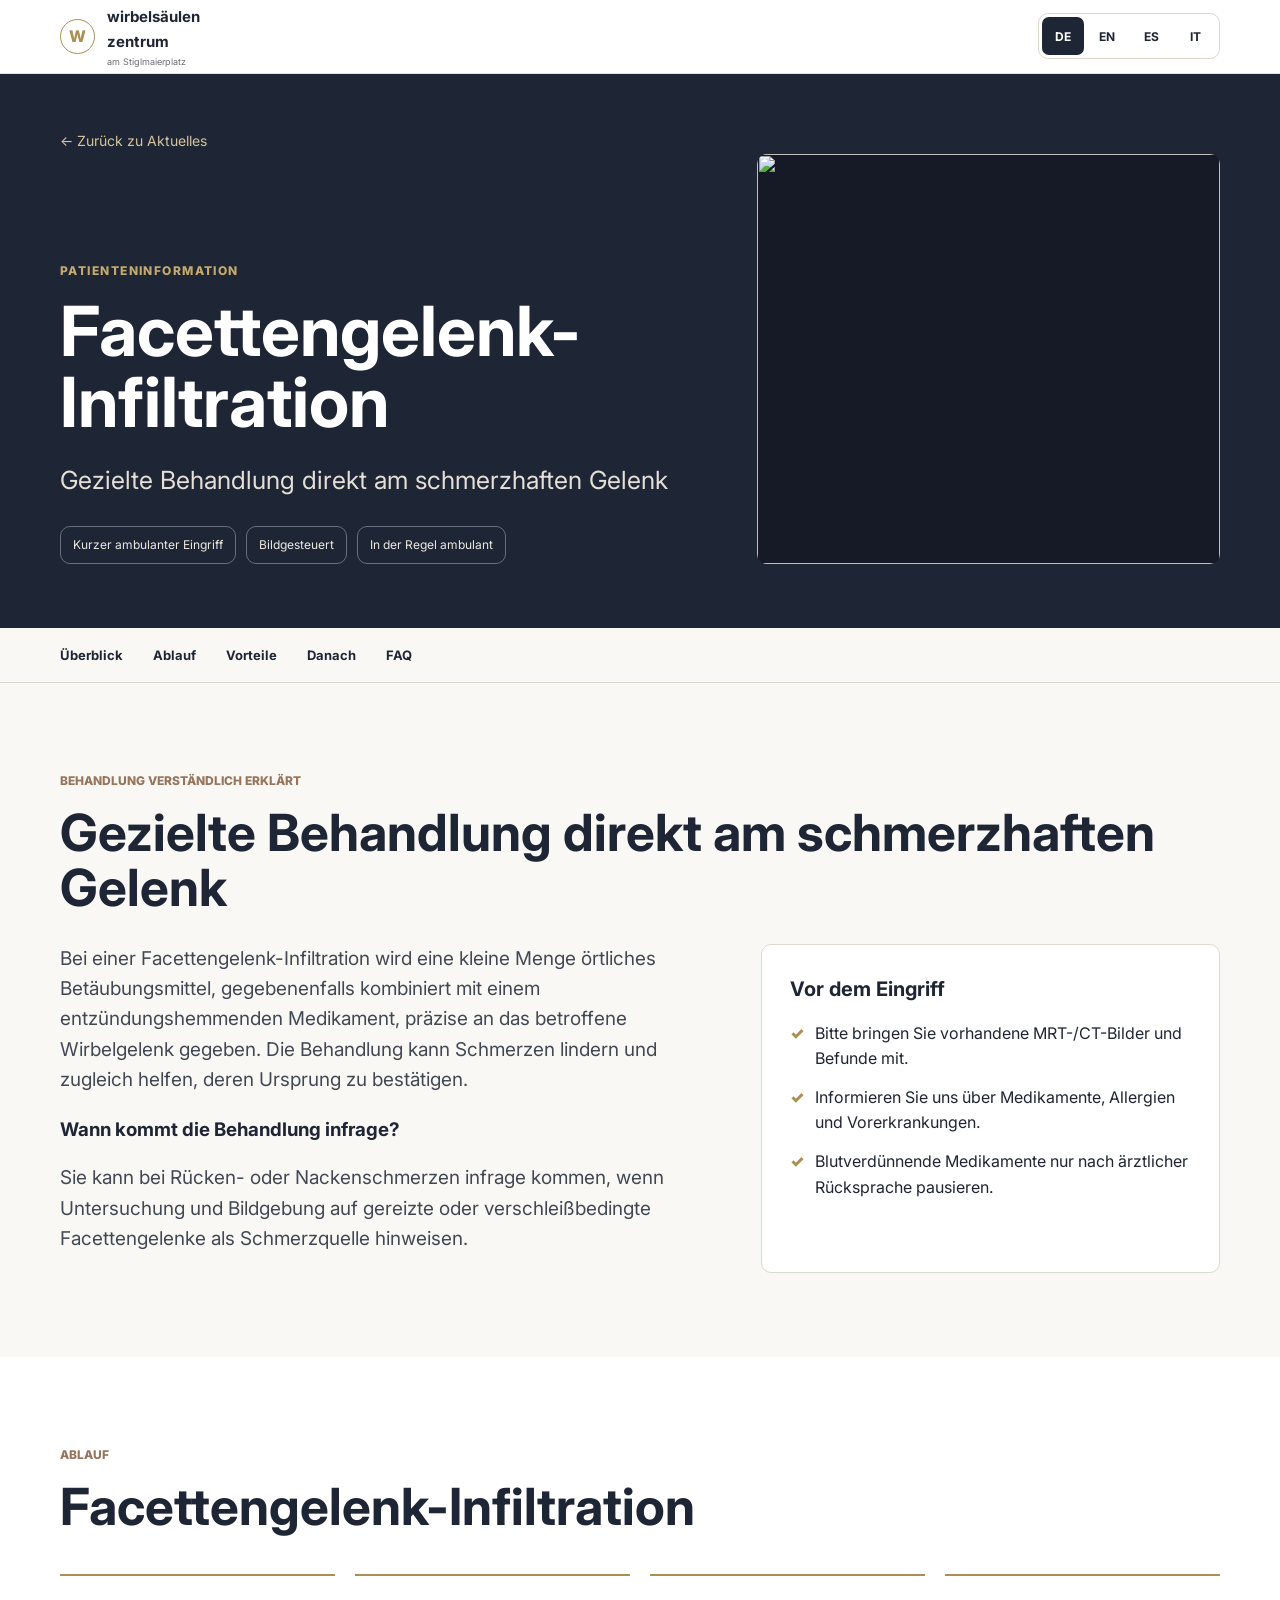
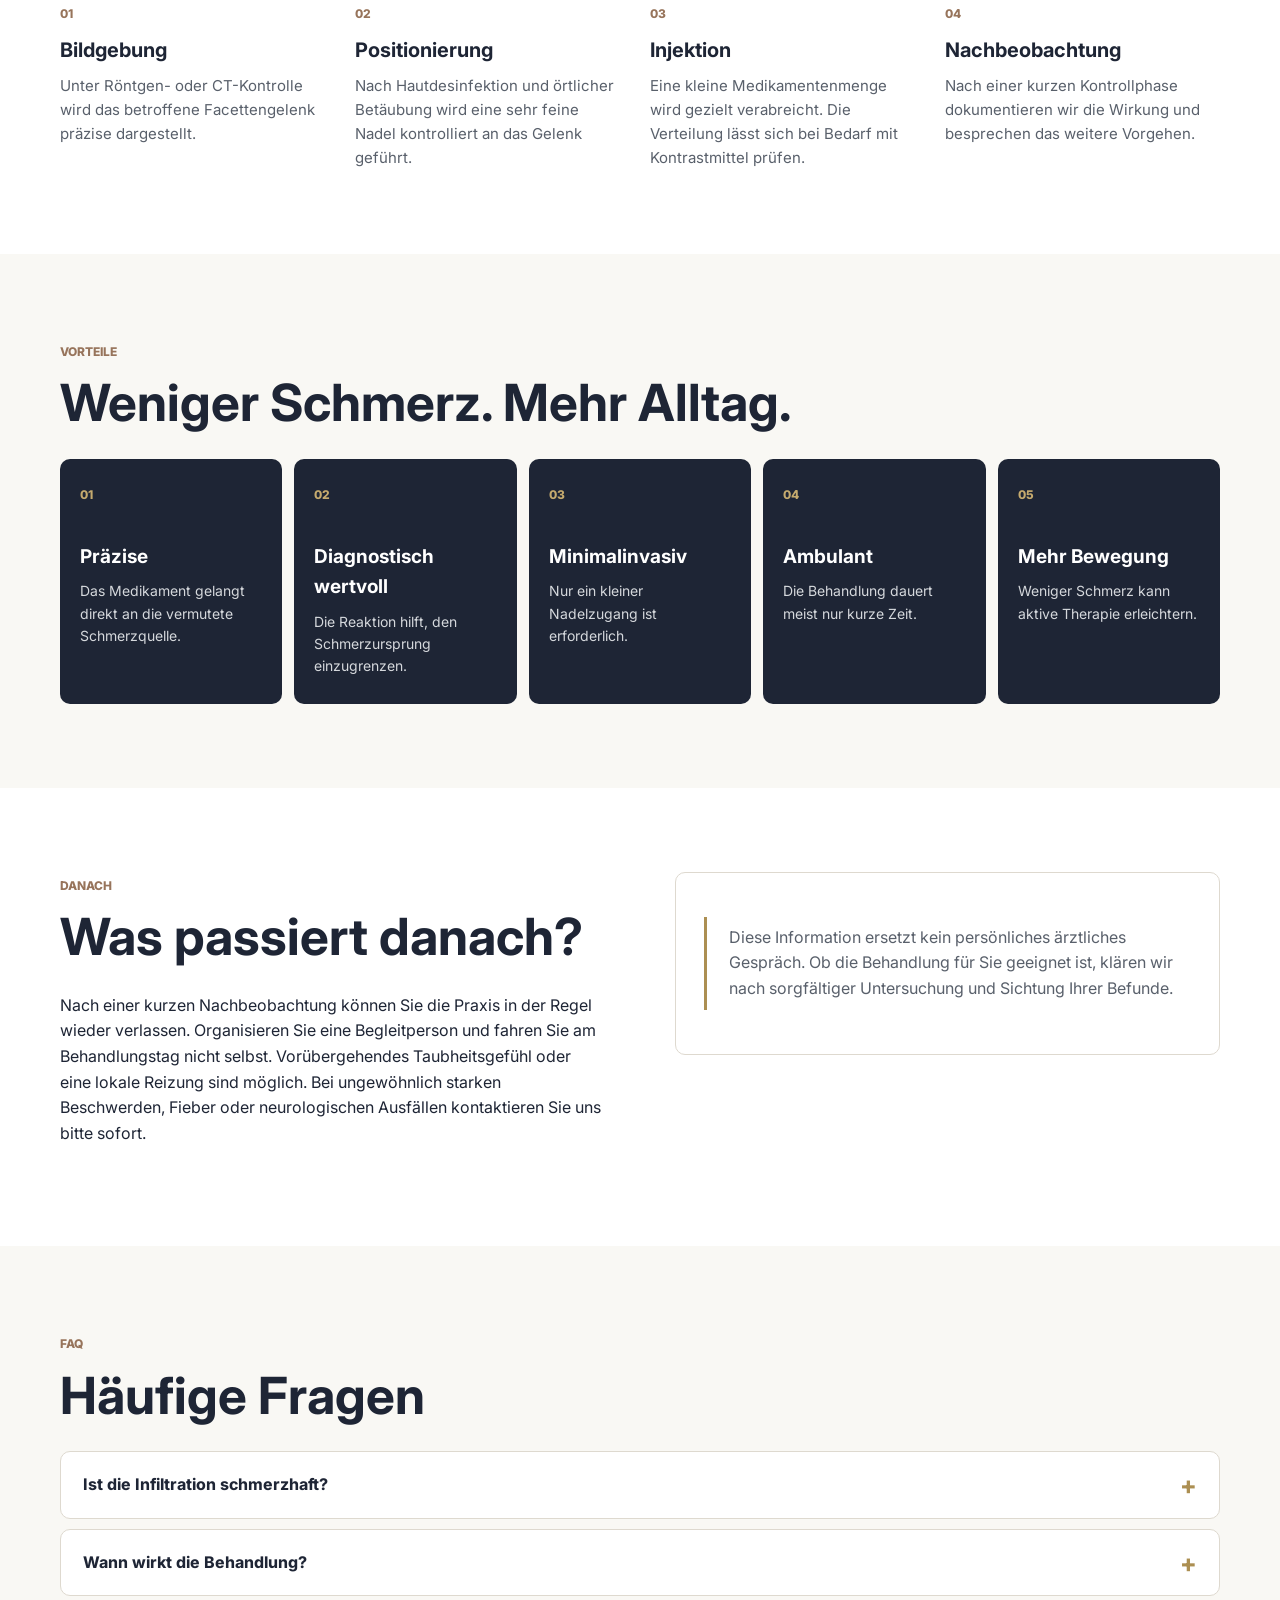
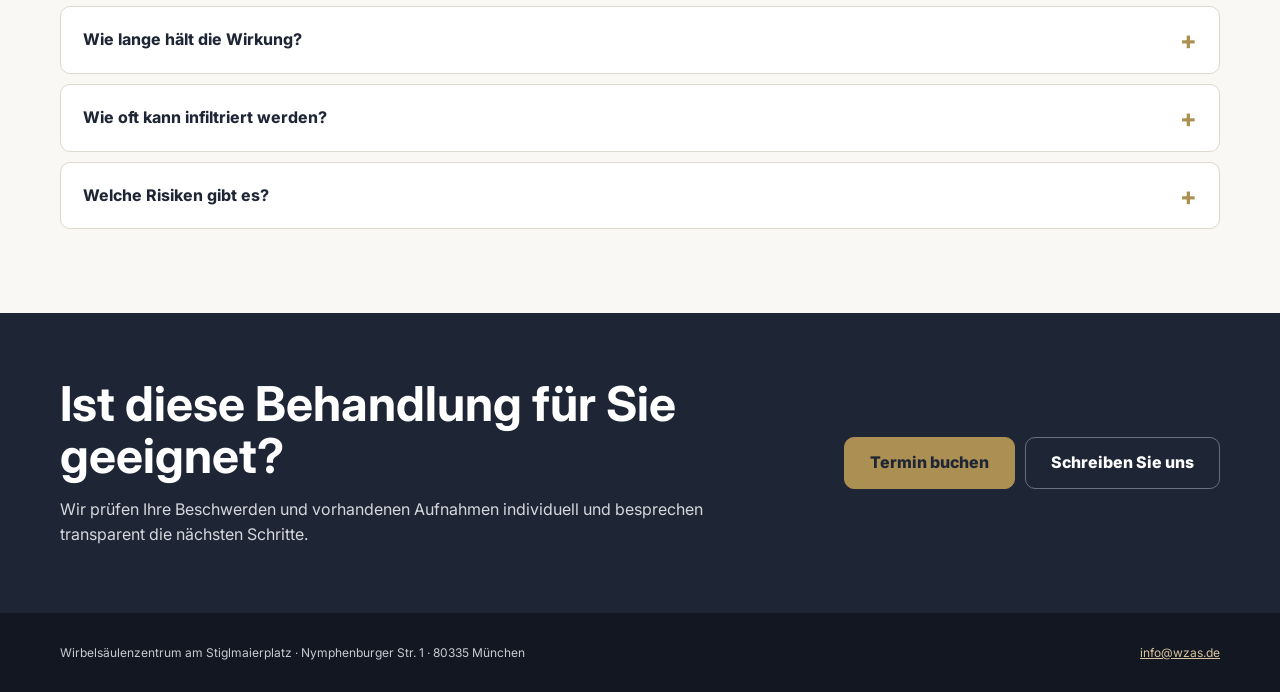
==== public/facettengelenk-infiltration.html @ 14b071ce "Changes Co-authored-by: yuribethmolina-cmd <274023216+yuribethmolina-cmd@users.noreply.github.com>" ====
<!doctype html><html lang="de"><head><meta charset="utf-8"><meta name="viewport" content="width=device-width,initial-scale=1"><meta name="robots" content="noindex,nofollow"><title id="doc-title"></title><meta name="description" id="doc-description" content=""><meta property="og:type" content="article"><meta property="og:title" id="og-title" content=""><meta property="og:description" id="og-description" content=""><link rel="preconnect" href="https://fonts.googleapis.com"><link rel="preconnect" href="https://fonts.gstatic.com" crossorigin><link href="https://fonts.googleapis.com/css2?family=Inter:wght@400;600;700;800&display=swap" rel="stylesheet"><style>*{box-sizing:border-box}html{scroll-behavior:smooth}body{margin:0;background:#F9F8F4;color:#1E2535;font-family:Inter,Arial,sans-serif;line-height:1.6}a{color:inherit}.wrap{width:min(1160px,calc(100% - 40px));margin:auto}.top{height:74px;background:#fff;border-bottom:1px solid #e5e1d8;display:flex;align-items:center;position:relative;z-index:5}.top .wrap{display:flex;align-items:center;justify-content:space-between;gap:24px}.brand{text-decoration:none;display:flex;align-items:center;gap:12px}.mark{width:35px;height:35px;border:1px solid #AC8F52;border-radius:50%;display:grid;place-items:center;color:#AC8F52;font-weight:800}.brand strong{font-size:15px;line-height:1.1}.brand small{display:block;font-size:9px;color:#6b6d73}.langs{display:flex;border:1px solid #ddd7ca;border-radius:10px;padding:3px;gap:2px}.langs button{border:0;background:transparent;color:#1E2535;min-width:42px;height:38px;border-radius:7px;font:700 12px Inter;cursor:pointer}.langs button[aria-pressed=true]{background:#1E2535;color:#fff}.hero{background:#1E2535;color:#fff;padding:54px 0 64px}.back{color:#d6c49d;text-decoration:none;font-size:14px}.eyebrow{color:#c5aa6e;text-transform:uppercase;font-size:12px;font-weight:800;letter-spacing:.12em;margin-top:46px}.hero-grid>*{min-width:0}.hero-grid{display:grid;grid-template-columns:1.15fr .85fr;align-items:end;gap:70px}.hero h1{overflow-wrap:anywhere;font-size:clamp(42px,5.4vw,76px);line-height:1.02;letter-spacing:0;margin:16px 0 20px;max-width:850px}.lead{font-size:clamp(19px,2vw,25px);line-height:1.45;color:#e4e0d7;max-width:720px}.hero-media{height:410px;border-radius:10px;overflow:hidden;background:#151a26}.hero-media img{width:100%;height:100%;object-fit:cover}.facts{display:flex;flex-wrap:wrap;gap:10px;margin-top:28px}.fact{font-size:12px;border:1px solid #667080;padding:8px 12px;border-radius:10px;color:#ece9e1}.anchorbar{position:sticky;top:0;z-index:4;background:rgba(249,248,244,.96);border-bottom:1px solid #ded9cf;backdrop-filter:blur(8px)}.anchorbar .wrap{display:flex;gap:30px;overflow:auto;scrollbar-width:none}.anchorbar a{white-space:nowrap;text-decoration:none;padding:17px 0 14px;font-size:13px;font-weight:700;border-bottom:3px solid transparent}.anchorbar a:hover{border-color:#AC8F52}.section{padding:84px 0;scroll-margin-top:62px}.section.alt{background:#fff}.kicker{font-size:12px;font-weight:800;text-transform:uppercase;color:#97745B}.section h2{font-size:clamp(32px,4vw,52px);line-height:1.08;letter-spacing:0;margin:12px 0 28px}.intro-grid{display:grid;grid-template-columns:1.15fr .85fr;gap:80px}.intro-grid p{font-size:19px;color:#414854;margin-top:0}.panel{background:#fff;border:1px solid #ded9cf;border-radius:10px;padding:28px}.panel h3{margin:0 0 16px;font-size:20px}.clean-list{margin:0;padding:0;list-style:none;display:grid;gap:13px}.clean-list li{position:relative;padding-left:25px}.clean-list li:before{content:'✓';position:absolute;left:0;color:#AC8F52;font-weight:900}.steps{display:grid;grid-template-columns:repeat(4,1fr);gap:20px;margin-top:40px}.step{border-top:2px solid #AC8F52;padding:24px 8px 0 0}.num{font-size:12px;font-weight:800;color:#97745B}.step h3{font-size:20px;margin:8px 0}.step p{color:#59606b;font-size:15px;margin:0}.benefit-grid{display:grid;grid-template-columns:repeat(5,1fr);gap:12px}.benefit{background:#1E2535;color:#fff;border-radius:10px;padding:26px 20px;min-height:205px}.benefit span{display:block;color:#c5aa6e;font-size:12px;font-weight:800;margin-bottom:38px}.benefit h3{font-size:19px;margin:0 0 8px}.benefit p{font-size:14px;color:#d5d8dc;margin:0}.after-grid{display:grid;grid-template-columns:1fr 1fr;gap:70px;align-items:start}.note{border-left:3px solid #AC8F52;padding:8px 0 8px 22px;color:#59606b}.faqs{display:grid;gap:10px}.faqs details{background:#fff;border:1px solid #ded9cf;border-radius:10px;padding:0 22px}.faqs summary{cursor:pointer;font-weight:750;padding:20px 35px 20px 0;list-style:none;position:relative}.faqs summary:after{content:'+';position:absolute;right:0;color:#AC8F52;font-size:25px;top:13px}.faqs details[open] summary:after{content:'−'}.faqs details p{margin:0;padding:0 35px 20px 0;color:#59606b}.cta{background:#1E2535;color:#fff;padding:65px 0}.cta .wrap{display:flex;justify-content:space-between;align-items:center;gap:40px}.cta h2{font-size:clamp(30px,4vw,48px);line-height:1.08;margin:0 0 15px}.cta p{color:#d5d8dc;margin:0;max-width:680px}.actions{display:flex;gap:10px;flex-shrink:0}.button{display:inline-flex;align-items:center;justify-content:center;min-height:52px;padding:0 25px;border-radius:10px;text-decoration:none;font-weight:800;background:#AC8F52;color:#1E2535;border:1px solid #AC8F52}.button.secondary{background:transparent;color:#fff;border-color:#687080}.footer{background:#121722;color:#c8cbd1;padding:30px 0;font-size:12px}.footer .wrap{display:flex;justify-content:space-between;gap:20px}.footer a{color:#d6c49d}@media(max-width:900px){.hero-grid{grid-template-columns:1fr;gap:36px}.hero-media{height:360px}.intro-grid,.after-grid{grid-template-columns:1fr;gap:30px}.steps{grid-template-columns:1fr 1fr}.benefit-grid{grid-template-columns:1fr 1fr}.benefit:last-child{grid-column:1/-1}.cta .wrap{align-items:flex-start;flex-direction:column}}@media(max-width:600px){.wrap{width:min(100% - 32px,1160px)}.top{height:68px}.brand small{display:none}.hero{padding:34px 0 0}.back{font-size:13px}.eyebrow{margin-top:32px}.hero h1{overflow-wrap:anywhere;font-size:40px}.lead{font-size:18px}.facts{margin-bottom:32px}.hero-grid{gap:20px}.hero-media{height:280px;width:calc(100% + 32px);margin:0 -16px;border-radius:0}.anchorbar .wrap{gap:22px}.section{padding:58px 0}.section h2{font-size:34px}.intro-grid p{font-size:17px}.steps,.benefit-grid{grid-template-columns:1fr}.step{display:grid;grid-template-columns:38px 1fr;column-gap:8px}.step h3,.step p{grid-column:2}.benefit,.benefit:last-child{grid-column:auto;min-height:0}.benefit span{margin-bottom:18px}.actions{width:100%;flex-direction:column}.button{width:100%}.footer .wrap{flex-direction:column}.langs button{min-width:36px}.brand strong{font-size:13px}}</style></head><body>
<header class="top"><div class="wrap"><a class="brand" href="/"><span class="mark">W</span><span><strong>wirbelsäulen<br>zentrum</strong><small>am Stiglmaierplatz</small></span></a><div class="langs" role="group" aria-label="Sprache wählen"><button type="button" data-lang="de" aria-pressed="false">DE</button><button type="button" data-lang="en" aria-pressed="false">EN</button><button type="button" data-lang="es" aria-pressed="false">ES</button><button type="button" data-lang="it" aria-pressed="false">IT</button></div></div></header>
<main><section class="hero"><div class="wrap"><a class="back" href="/aktuelles">← <span data-key="back"></span></a><div class="hero-grid"><div><p class="eyebrow" data-key="guide"></p><h1 data-treatment="title"></h1><p class="lead" data-treatment="subtitle"></p><div class="facts"><span class="fact" data-key="duration"></span><span class="fact" data-key="imaging"></span><span class="fact" data-key="outpatient"></span></div></div><div class="hero-media"><img src="/treatment-ct-injection.webp" alt="" width="800" height="600"></div></div></div></section>
<nav class="anchorbar" aria-label="Inhaltsnavigation"><div class="wrap"><a href="#ueberblick" data-key="overview"></a><a href="#ablauf" data-key="procedure"></a><a href="#vorteile" data-key="benefits"></a><a href="#danach" data-key="aftercare"></a><a href="#fragen" data-key="faq"></a></div></nav>
<section class="section" id="ueberblick"><div class="wrap"><span class="kicker" data-key="sectionLabel"></span><h2 data-treatment="subtitle"></h2><div class="intro-grid"><div><p data-treatment="intro"></p><h3 data-key="whenTitle"></h3><p data-treatment="when"></p></div><aside class="panel"><h3 data-key="prepTitle"></h3><ul class="clean-list" id="prep"></ul></aside></div></div></section>
<section class="section alt" id="ablauf"><div class="wrap"><span class="kicker" data-key="procedure"></span><h2 data-treatment="title"></h2><div class="steps" id="steps"></div></div></section>
<section class="section" id="vorteile"><div class="wrap"><span class="kicker" data-key="benefits"></span><h2 data-key="benefitTitle"></h2><div class="benefit-grid" id="benefit-grid"></div></div></section>
<section class="section alt" id="danach"><div class="wrap after-grid"><div><span class="kicker" data-key="aftercare"></span><h2 data-key="afterTitle"></h2><p data-key="afterText"></p></div><aside class="panel"><p class="note" data-key="medicalNote"></p></aside></div></section>
<section class="section" id="fragen"><div class="wrap"><span class="kicker" data-key="faq"></span><h2 data-key="faqTitle"></h2><div class="faqs" id="faqs"></div></div></section>
<section class="cta"><div class="wrap"><div><h2 data-key="ctaTitle"></h2><p data-key="ctaText"></p></div><div class="actions"><a class="button" href="/#termin" data-key="appointment"></a><a class="button secondary" href="mailto:info@wzas.de"><span data-key="contactLink"></span></a></div></div></section></main>
<footer class="footer"><div class="wrap"><span data-key="footer"></span><a href="mailto:info@wzas.de">info@wzas.de</a></div></footer>
<script>const base={"de": {"back": "Zurück zu Aktuelles", "guide": "Patienteninformation", "langLabel": "Sprache wählen", "overview": "Überblick", "procedure": "Ablauf", "benefits": "Vorteile", "aftercare": "Danach", "faq": "FAQ", "appointment": "Termin buchen", "contact": "Fragen vor dem Termin?", "contactLink": "Schreiben Sie uns", "medicalNote": "Diese Information ersetzt kein persönliches ärztliches Gespräch. Ob die Behandlung für Sie geeignet ist, klären wir nach sorgfältiger Untersuchung und Sichtung Ihrer Befunde.", "duration": "Kurzer ambulanter Eingriff", "imaging": "Bildgesteuert", "outpatient": "In der Regel ambulant", "sectionLabel": "Behandlung verständlich erklärt", "whenTitle": "Wann kommt die Behandlung infrage?", "prepTitle": "Vor dem Eingriff", "prep": ["Bitte bringen Sie vorhandene MRT-/CT-Bilder und Befunde mit.", "Informieren Sie uns über Medikamente, Allergien und Vorerkrankungen.", "Blutverdünnende Medikamente nur nach ärztlicher Rücksprache pausieren."], "benefitTitle": "Weniger Schmerz. Mehr Alltag.", "afterTitle": "Was passiert danach?", "afterText": "Nach einer kurzen Nachbeobachtung können Sie die Praxis in der Regel wieder verlassen. Organisieren Sie eine Begleitperson und fahren Sie am Behandlungstag nicht selbst. Vorübergehendes Taubheitsgefühl oder eine lokale Reizung sind möglich. Bei ungewöhnlich starken Beschwerden, Fieber oder neurologischen Ausfällen kontaktieren Sie uns bitte sofort.", "faqTitle": "Häufige Fragen", "ctaTitle": "Ist diese Behandlung für Sie geeignet?", "ctaText": "Wir prüfen Ihre Beschwerden und vorhandenen Aufnahmen individuell und besprechen transparent die nächsten Schritte.", "footer": "Wirbelsäulenzentrum am Stiglmaierplatz · Nymphenburger Str. 1 · 80335 München"}, "en": {"back": "Back to News", "guide": "Patient guide", "langLabel": "Choose language", "overview": "Overview", "procedure": "Procedure", "benefits": "Benefits", "aftercare": "Aftercare", "faq": "FAQ", "appointment": "Book appointment", "contact": "Questions before booking?", "contactLink": "Write to us", "medicalNote": "This information does not replace a personal medical consultation. We determine whether the treatment is suitable for you after a careful examination and review of your findings.", "duration": "Short outpatient procedure", "imaging": "Image-guided", "outpatient": "Usually outpatient", "sectionLabel": "Treatment explained clearly", "whenTitle": "When may this treatment be considered?", "prepTitle": "Before the procedure", "prep": ["Please bring any existing MRI/CT images and reports.", "Tell us about medication, allergies and pre-existing conditions.", "Only stop blood-thinning medication after medical advice."], "benefitTitle": "Less pain. More everyday life.", "afterTitle": "What happens afterwards?", "afterText": "After a short observation period, you can usually leave the practice. Arrange for someone to accompany you and do not drive yourself on the day of treatment. Temporary numbness or local irritation may occur. Contact us immediately if you experience unusually severe symptoms, fever or neurological deficits.", "faqTitle": "Frequently asked questions", "ctaTitle": "Is this treatment right for you?", "ctaText": "We assess your symptoms and available scans individually and discuss the next steps transparently.", "footer": "Spine Center at Stiglmaierplatz · Nymphenburger Str. 1 · 80335 Munich"}, "es": {"back": "Volver a Actualidad", "guide": "Información para pacientes", "langLabel": "Elegir idioma", "overview": "Resumen", "procedure": "Procedimiento", "benefits": "Beneficios", "aftercare": "Después", "faq": "Preguntas", "appointment": "Solicitar cita", "contact": "¿Tiene preguntas antes de pedir cita?", "contactLink": "Escríbanos", "medicalNote": "Esta información no sustituye una consulta médica personal. Determinamos si el tratamiento es adecuado para usted tras una exploración cuidadosa y la revisión de sus informes.", "duration": "Procedimiento ambulatorio breve", "imaging": "Guiado por imagen", "outpatient": "Normalmente ambulatorio", "sectionLabel": "El tratamiento, explicado con claridad", "whenTitle": "¿Cuándo puede considerarse este tratamiento?", "prepTitle": "Antes del procedimiento", "prep": ["Traiga las imágenes e informes de RM/TC disponibles.", "Infórmenos sobre medicación, alergias y enfermedades previas.", "Suspenda anticoagulantes únicamente tras indicación médica."], "benefitTitle": "Menos dolor. Más vida cotidiana.", "afterTitle": "¿Qué ocurre después?", "afterText": "Tras un breve periodo de observación, normalmente puede abandonar la consulta. Organice que alguien le acompañe y no conduzca el día del tratamiento. Puede aparecer entumecimiento temporal o irritación local. Contáctenos de inmediato ante síntomas inusualmente intensos, fiebre o déficits neurológicos.", "faqTitle": "Preguntas frecuentes", "ctaTitle": "¿Es este tratamiento adecuado para usted?", "ctaText": "Valoramos individualmente sus síntomas y estudios disponibles y explicamos con transparencia los siguientes pasos.", "footer": "Centro de Columna de Stiglmaierplatz · Nymphenburger Str. 1 · 80335 Múnich"}, "it": {"back": "Torna alle Novità", "guide": "Informazioni per i pazienti", "langLabel": "Scegli la lingua", "overview": "Panoramica", "procedure": "Procedura", "benefits": "Benefici", "aftercare": "Dopo", "faq": "Domande", "appointment": "Prenota una visita", "contact": "Domande prima dell'appuntamento?", "contactLink": "Scriveteci", "medicalNote": "Queste informazioni non sostituiscono un colloquio medico personale. Valutiamo se il trattamento è adatto a lei dopo un esame accurato e la revisione dei referti.", "duration": "Breve procedura ambulatoriale", "imaging": "Guidata da immagini", "outpatient": "Generalmente ambulatoriale", "sectionLabel": "Il trattamento spiegato con chiarezza", "whenTitle": "Quando può essere indicato questo trattamento?", "prepTitle": "Prima della procedura", "prep": ["Porti con sé immagini e referti RM/TC disponibili.", "Ci informi su farmaci, allergie e patologie preesistenti.", "Sospenda gli anticoagulanti solo su indicazione medica."], "benefitTitle": "Meno dolore. Più vita quotidiana.", "afterTitle": "Cosa succede dopo?", "afterText": "Dopo un breve periodo di osservazione, di norma può lasciare lo studio. Si faccia accompagnare e non guidi il giorno del trattamento. Possono comparire intorpidimento temporaneo o irritazione locale. In caso di sintomi insolitamente intensi, febbre o deficit neurologici, ci contatti immediatamente.", "faqTitle": "Domande frequenti", "ctaTitle": "Questo trattamento è adatto a lei?", "ctaText": "Valutiamo individualmente i sintomi e le immagini disponibili e discutiamo con trasparenza i passi successivi.", "footer": "Centro della Colonna di Stiglmaierplatz · Nymphenburger Str. 1 · 80335 Monaco"}};const content={"de": {"title": "Facettengelenk-Infiltration", "subtitle": "Gezielte Behandlung direkt am schmerzhaften Gelenk", "intro": "Bei einer Facettengelenk-Infiltration wird eine kleine Menge örtliches Betäubungsmittel, gegebenenfalls kombiniert mit einem entzündungshemmenden Medikament, präzise an das betroffene Wirbelgelenk gegeben. Die Behandlung kann Schmerzen lindern und zugleich helfen, deren Ursprung zu bestätigen.", "when": "Sie kann bei Rücken- oder Nackenschmerzen infrage kommen, wenn Untersuchung und Bildgebung auf gereizte oder verschleißbedingte Facettengelenke als Schmerzquelle hinweisen.", "steps": [["Bildgebung", "Unter Röntgen- oder CT-Kontrolle wird das betroffene Facettengelenk präzise dargestellt."], ["Positionierung", "Nach Hautdesinfektion und örtlicher Betäubung wird eine sehr feine Nadel kontrolliert an das Gelenk geführt."], ["Injektion", "Eine kleine Medikamentenmenge wird gezielt verabreicht. Die Verteilung lässt sich bei Bedarf mit Kontrastmittel prüfen."], ["Nachbeobachtung", "Nach einer kurzen Kontrollphase dokumentieren wir die Wirkung und besprechen das weitere Vorgehen."]], "benefits": [["Präzise", "Das Medikament gelangt direkt an die vermutete Schmerzquelle."], ["Diagnostisch wertvoll", "Die Reaktion hilft, den Schmerzursprung einzugrenzen."], ["Minimalinvasiv", "Nur ein kleiner Nadelzugang ist erforderlich."], ["Ambulant", "Die Behandlung dauert meist nur kurze Zeit."], ["Mehr Bewegung", "Weniger Schmerz kann aktive Therapie erleichtern."]], "faqs": [["Ist die Infiltration schmerzhaft?", "Die Haut wird örtlich betäubt. Beim Vorschieben der Nadel oder bei der Injektion kann kurz ein Druckgefühl auftreten."], ["Wann wirkt die Behandlung?", "Das örtliche Betäubungsmittel kann rasch wirken. Die entzündungshemmende Wirkung kann sich über mehrere Tage entwickeln."], ["Wie lange hält die Wirkung?", "Das ist individuell und hängt unter anderem von der Ursache der Beschwerden ab. Die Wirkung kann vorübergehend sein; ihr Verlauf liefert wichtige diagnostische Hinweise."], ["Wie oft kann infiltriert werden?", "Ob und wann eine Wiederholung sinnvoll ist, wird anhand von Wirkung, Diagnose, Medikament und Ihrer individuellen Situation entschieden."], ["Welche Risiken gibt es?", "Möglich sind Bluterguss, vorübergehende Taubheit, eine kurzfristige Schmerzverstärkung, allergische Reaktion oder Infektion. Ernste Komplikationen sind selten."]]}, "en": {"title": "Facet Joint Injection", "subtitle": "Targeted treatment directly at the painful joint", "intro": "A facet joint injection delivers a small amount of local anaesthetic, sometimes combined with anti-inflammatory medication, precisely to the affected spinal joint. It may relieve pain and also help confirm where the pain originates.", "when": "It may be considered for back or neck pain when examination and imaging suggest irritated or degenerative facet joints as the source.", "steps": [["Imaging", "X-ray or CT guidance shows the affected facet joint precisely."], ["Positioning", "After skin disinfection and local anaesthesia, a very fine needle is guided to the joint under continuous control."], ["Injection", "A small amount of medication is administered precisely. Contrast medium may be used to verify distribution."], ["Observation", "After a short monitoring period, we document the response and discuss the next steps."]], "benefits": [["Precise", "Medication is delivered directly to the suspected pain source."], ["Diagnostic value", "Your response helps narrow down the source of pain."], ["Minimally invasive", "Only a small needle entry is required."], ["Outpatient", "The treatment usually takes only a short time."], ["More movement", "Less pain can make active therapy easier."]], "faqs": [["Is the injection painful?", "The skin is numbed locally. You may briefly feel pressure as the needle advances or the medication is injected."], ["When does it work?", "The local anaesthetic can work quickly. The anti-inflammatory effect may develop over several days."], ["How long does it last?", "This varies and depends partly on the cause of the symptoms. Relief may be temporary; its course provides useful diagnostic information."], ["How often can it be repeated?", "Whether and when repetition is appropriate depends on the response, diagnosis, medication and your individual situation."], ["What are the risks?", "Bruising, temporary numbness, a short-term pain flare, allergic reaction or infection are possible. Serious complications are rare."]]}, "es": {"title": "Infiltración de las articulaciones facetarias", "subtitle": "Tratamiento preciso directamente en la articulación dolorosa", "intro": "La infiltración facetaria administra una pequeña cantidad de anestésico local, a veces combinado con un antiinflamatorio, directamente en la articulación vertebral afectada. Puede aliviar el dolor y ayudar a confirmar su origen.", "when": "Puede considerarse para dolor cervical o lumbar cuando la exploración y las imágenes indican que las facetas irritadas o degeneradas son la posible fuente.", "steps": [["Imagen", "La guía por rayos X o TC muestra con precisión la articulación afectada."], ["Posicionamiento", "Tras desinfectar y anestesiar la piel, se guía una aguja muy fina hasta la articulación."], ["Infiltración", "Se administra una pequeña cantidad de medicación. Si es necesario, se comprueba su distribución con contraste."], ["Observación", "Tras un breve control, documentamos la respuesta y explicamos los siguientes pasos."]], "benefits": [["Preciso", "El medicamento llega directamente a la posible fuente del dolor."], ["Valor diagnóstico", "La respuesta ayuda a delimitar el origen del dolor."], ["Mínimamente invasivo", "Solo requiere la entrada de una aguja fina."], ["Ambulatorio", "El tratamiento suele durar poco tiempo."], ["Más movimiento", "Menos dolor puede facilitar la terapia activa."]], "faqs": [["¿Duele la infiltración?", "La piel se anestesia localmente. Puede sentir presión brevemente al avanzar la aguja o inyectar la medicación."], ["¿Cuándo hace efecto?", "El anestésico local puede actuar rápidamente. El efecto antiinflamatorio puede desarrollarse durante varios días."], ["¿Cuánto dura?", "Varía y depende, entre otros factores, de la causa. El alivio puede ser temporal; su evolución aporta información diagnóstica útil."], ["¿Cuántas veces puede repetirse?", "La conveniencia y el momento de repetirla dependen de la respuesta, el diagnóstico, el medicamento y su situación individual."], ["¿Qué riesgos existen?", "Son posibles hematoma, entumecimiento temporal, aumento breve del dolor, reacción alérgica o infección. Las complicaciones graves son raras."]]}, "it": {"title": "Infiltrazione delle faccette articolari", "subtitle": "Trattamento mirato direttamente sull'articolazione dolorosa", "intro": "L'infiltrazione delle faccette somministra una piccola quantità di anestetico locale, talvolta associato a un farmaco antinfiammatorio, direttamente nell'articolazione interessata. Può alleviare il dolore e aiutare a confermarne l'origine.", "when": "Può essere indicata per dolore cervicale o lombare quando esame e immagini suggeriscono faccette irritate o degenerative come possibile fonte.", "steps": [["Imaging", "La guida radiografica o TC mostra con precisione la faccetta interessata."], ["Posizionamento", "Dopo disinfezione e anestesia locale, un ago molto sottile viene guidato fino all'articolazione."], ["Infiltrazione", "Viene somministrata una piccola quantità di farmaco. Se necessario, il contrasto ne verifica la distribuzione."], ["Osservazione", "Dopo un breve controllo, documentiamo la risposta e discutiamo i passi successivi."]], "benefits": [["Precisa", "Il farmaco arriva direttamente alla sospetta fonte del dolore."], ["Valore diagnostico", "La risposta aiuta a individuare l'origine del dolore."], ["Mininvasiva", "Richiede solo l'accesso di un ago sottile."], ["Ambulatoriale", "Il trattamento richiede in genere poco tempo."], ["Più movimento", "Meno dolore può facilitare la terapia attiva."]], "faqs": [["L'infiltrazione è dolorosa?", "La pelle viene anestetizzata localmente. Può avvertire brevemente pressione durante l'avanzamento dell'ago o l'iniezione."], ["Quando fa effetto?", "L'anestetico locale può agire rapidamente. L'effetto antinfiammatorio può svilupparsi nell'arco di alcuni giorni."], ["Quanto dura?", "Varia e dipende anche dalla causa dei disturbi. Il sollievo può essere temporaneo; il suo andamento fornisce utili informazioni diagnostiche."], ["Quante volte si può ripetere?", "L'opportunità e il momento di una ripetizione dipendono da risposta, diagnosi, farmaco e situazione individuale."], ["Quali sono i rischi?", "Sono possibili ematoma, intorpidimento temporaneo, breve aumento del dolore, reazione allergica o infezione. Le complicanze gravi sono rare."]]}};const buttons=[...document.querySelectorAll('.langs button')];function setLang(lang){if(!base[lang]||!content[lang])lang='de';document.documentElement.lang=lang;document.querySelectorAll('[data-key]').forEach(el=>el.textContent=base[lang][el.dataset.key]||'');document.querySelectorAll('[data-treatment]').forEach(el=>el.textContent=content[lang][el.dataset.treatment]||'');document.getElementById('prep').innerHTML=base[lang].prep.map(x=>`<li>${x}</li>`).join('');document.getElementById('steps').innerHTML=content[lang].steps.map((x,i)=>`<article class="step"><span class="num">0${i+1}</span><h3>${x[0]}</h3><p>${x[1]}</p></article>`).join('');document.getElementById('benefit-grid').innerHTML=content[lang].benefits.map((x,i)=>`<article class="benefit"><span>0${i+1}</span><h3>${x[0]}</h3><p>${x[1]}</p></article>`).join('');document.getElementById('faqs').innerHTML=content[lang].faqs.map(x=>`<details><summary>${x[0]}</summary><p>${x[1]}</p></details>`).join('');document.title=content[lang].title+' · WZAS München';document.getElementById('doc-description').content=content[lang].intro;document.getElementById('og-title').content=document.title;document.getElementById('og-description').content=content[lang].intro;buttons.forEach(b=>b.setAttribute('aria-pressed',String(b.dataset.lang===lang)));localStorage.setItem('wzas-guide-lang',lang)}buttons.forEach(b=>b.addEventListener('click',()=>setLang(b.dataset.lang)));setLang(localStorage.getItem('wzas-guide-lang')||'de');</script></body></html>
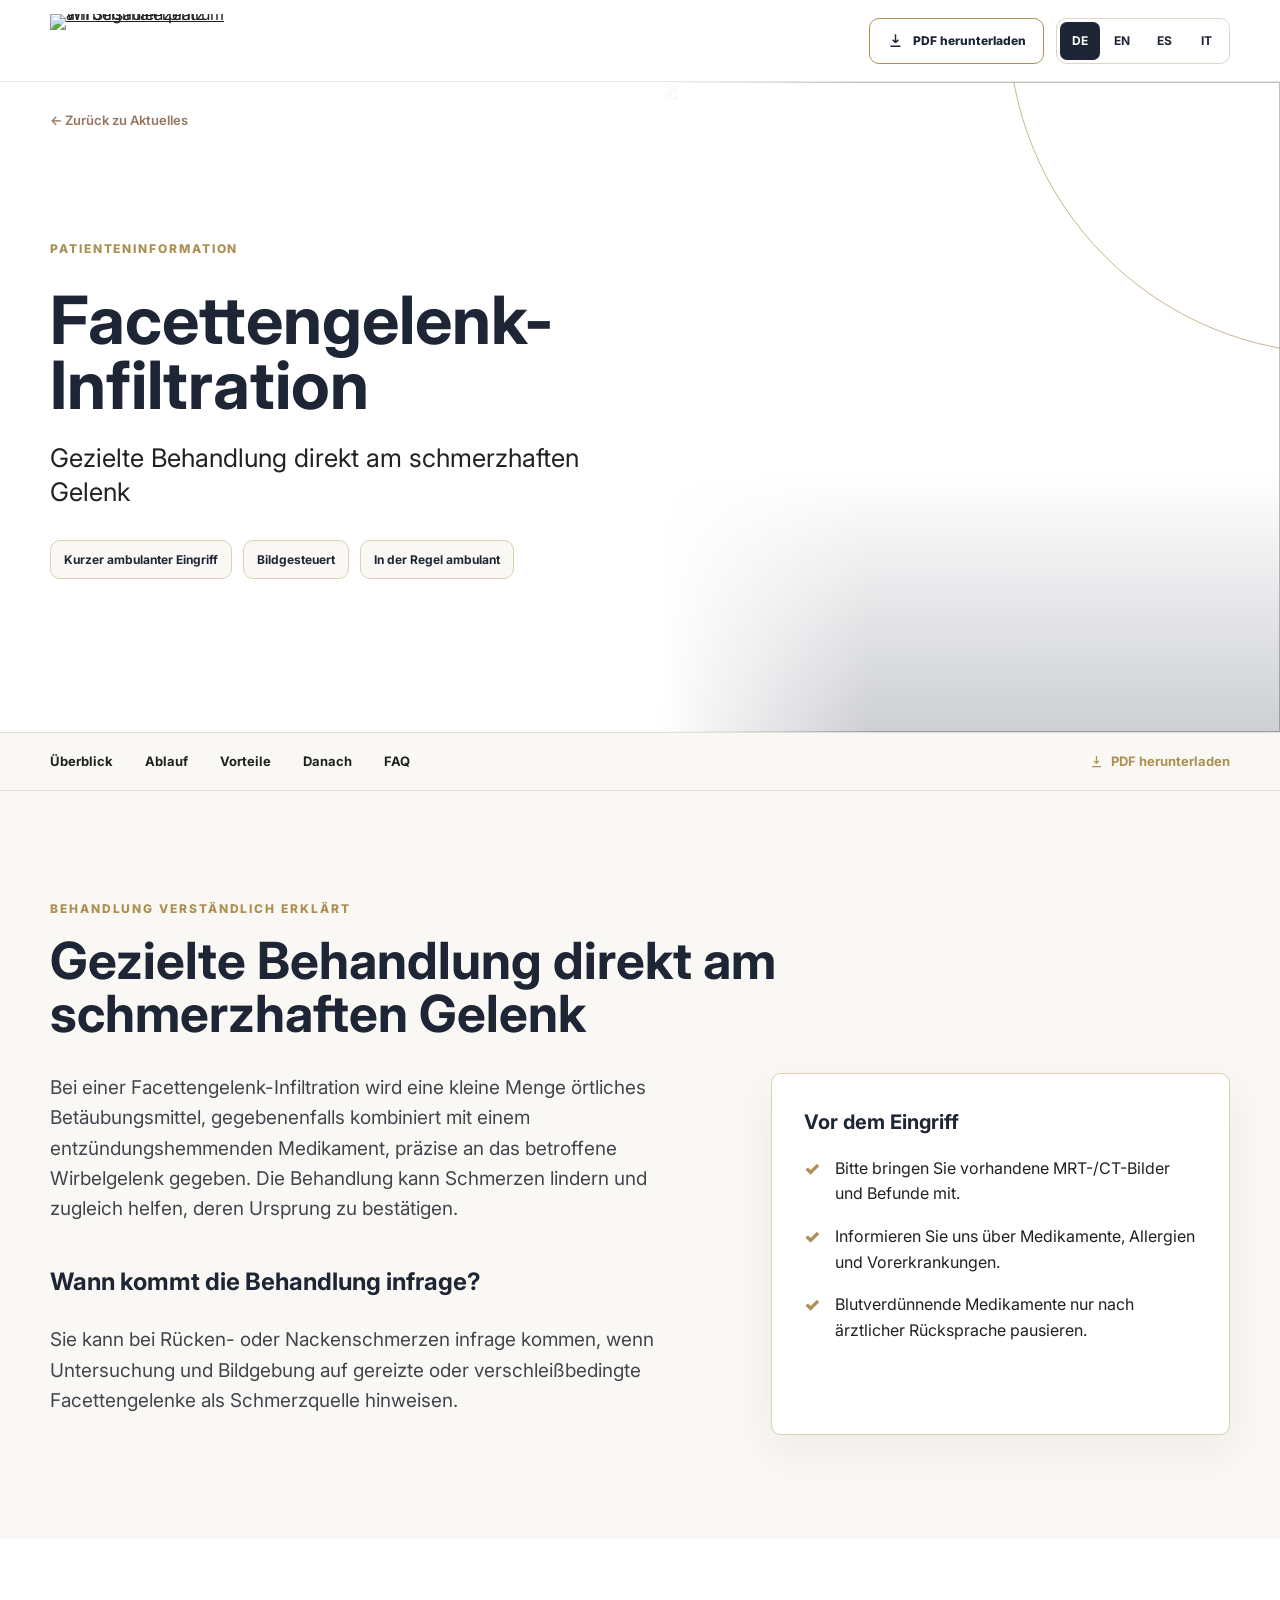
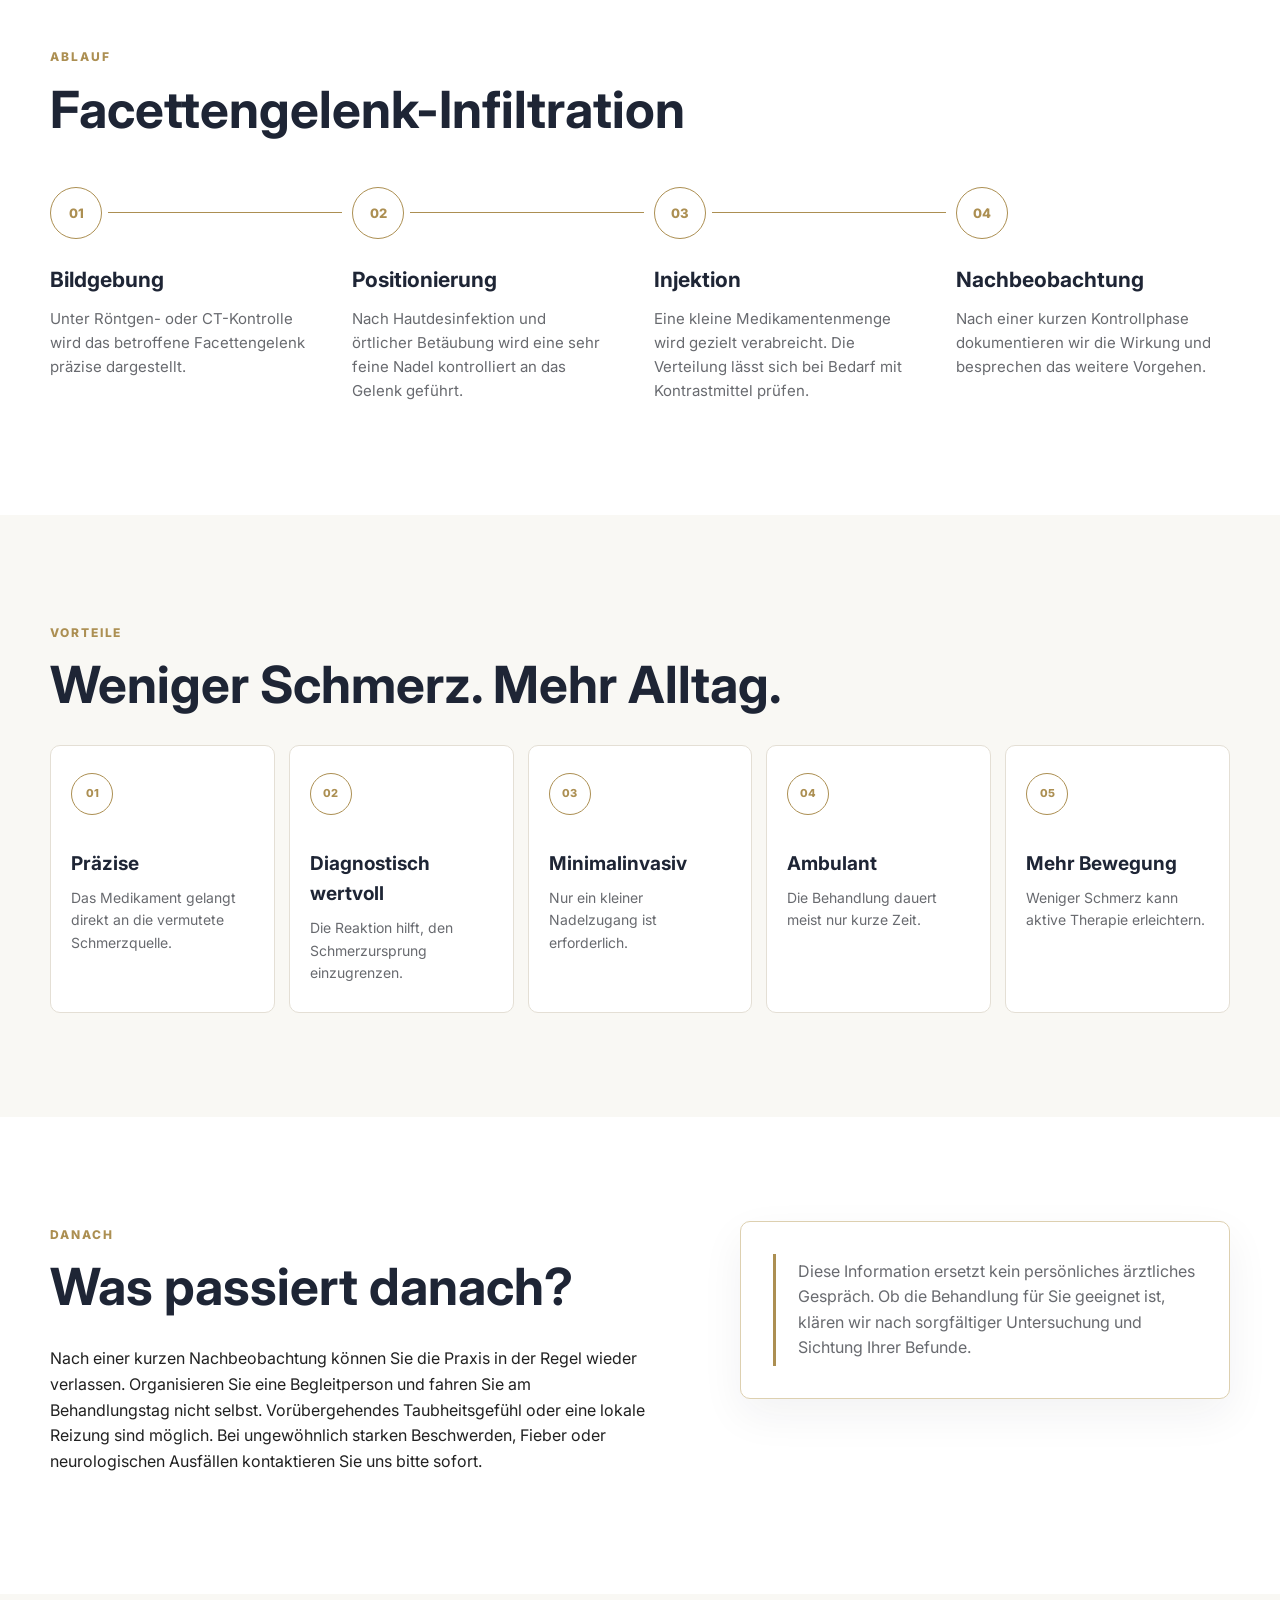
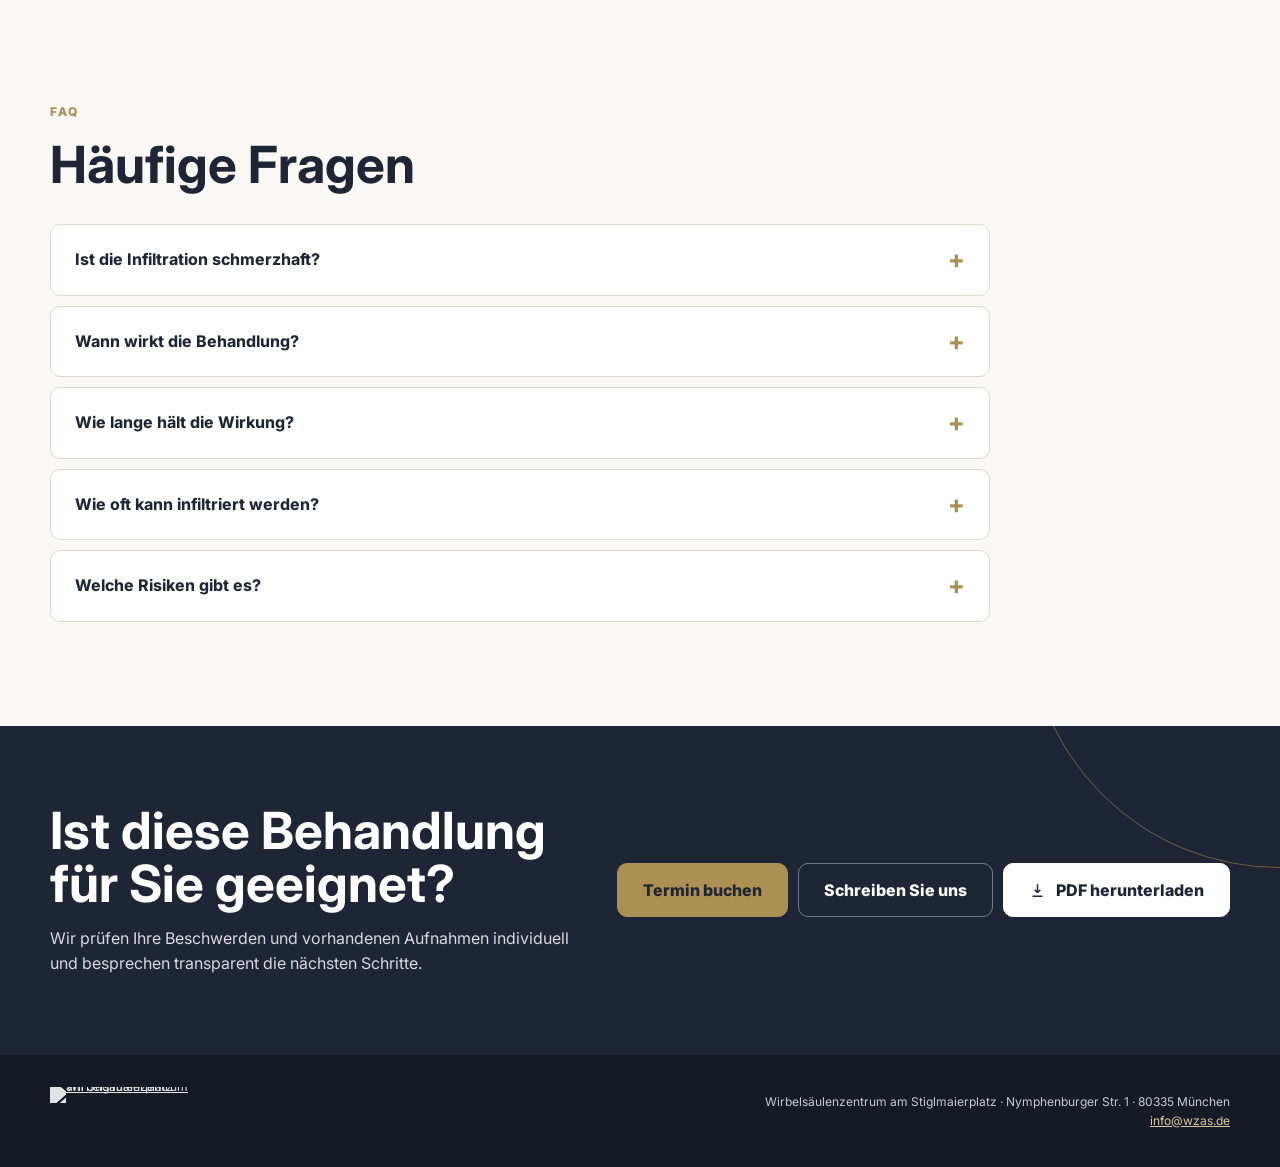
==== commit fc926e05: "Changes Co-authored-by: yuribethmolina-cmd <274023216+yuribethmolina-cmd@users.noreply.github.com>" ====
--- a/public/facettengelenk-infiltration.html
+++ b/public/facettengelenk-infiltration.html
@@ -1,12 +1,21 @@
-<!doctype html><html lang="de"><head><meta charset="utf-8"><meta name="viewport" content="width=device-width,initial-scale=1"><meta name="robots" content="noindex,nofollow"><title id="doc-title"></title><meta name="description" id="doc-description" content=""><meta property="og:type" content="article"><meta property="og:title" id="og-title" content=""><meta property="og:description" id="og-description" content=""><link rel="preconnect" href="https://fonts.googleapis.com"><link rel="preconnect" href="https://fonts.gstatic.com" crossorigin><link href="https://fonts.googleapis.com/css2?family=Inter:wght@400;600;700;800&display=swap" rel="stylesheet"><style>*{box-sizing:border-box}html{scroll-behavior:smooth}body{margin:0;background:#F9F8F4;color:#1E2535;font-family:Inter,Arial,sans-serif;line-height:1.6}a{color:inherit}.wrap{width:min(1160px,calc(100% - 40px));margin:auto}.top{height:74px;background:#fff;border-bottom:1px solid #e5e1d8;display:flex;align-items:center;position:relative;z-index:5}.top .wrap{display:flex;align-items:center;justify-content:space-between;gap:24px}.brand{text-decoration:none;display:flex;align-items:center;gap:12px}.mark{width:35px;height:35px;border:1px solid #AC8F52;border-radius:50%;display:grid;place-items:center;color:#AC8F52;font-weight:800}.brand strong{font-size:15px;line-height:1.1}.brand small{display:block;font-size:9px;color:#6b6d73}.langs{display:flex;border:1px solid #ddd7ca;border-radius:10px;padding:3px;gap:2px}.langs button{border:0;background:transparent;color:#1E2535;min-width:42px;height:38px;border-radius:7px;font:700 12px Inter;cursor:pointer}.langs button[aria-pressed=true]{background:#1E2535;color:#fff}.hero{background:#1E2535;color:#fff;padding:54px 0 64px}.back{color:#d6c49d;text-decoration:none;font-size:14px}.eyebrow{color:#c5aa6e;text-transform:uppercase;font-size:12px;font-weight:800;letter-spacing:.12em;margin-top:46px}.hero-grid>*{min-width:0}.hero-grid{display:grid;grid-template-columns:1.15fr .85fr;align-items:end;gap:70px}.hero h1{overflow-wrap:anywhere;font-size:clamp(42px,5.4vw,76px);line-height:1.02;letter-spacing:0;margin:16px 0 20px;max-width:850px}.lead{font-size:clamp(19px,2vw,25px);line-height:1.45;color:#e4e0d7;max-width:720px}.hero-media{height:410px;border-radius:10px;overflow:hidden;background:#151a26}.hero-media img{width:100%;height:100%;object-fit:cover}.facts{display:flex;flex-wrap:wrap;gap:10px;margin-top:28px}.fact{font-size:12px;border:1px solid #667080;padding:8px 12px;border-radius:10px;color:#ece9e1}.anchorbar{position:sticky;top:0;z-index:4;background:rgba(249,248,244,.96);border-bottom:1px solid #ded9cf;backdrop-filter:blur(8px)}.anchorbar .wrap{display:flex;gap:30px;overflow:auto;scrollbar-width:none}.anchorbar a{white-space:nowrap;text-decoration:none;padding:17px 0 14px;font-size:13px;font-weight:700;border-bottom:3px solid transparent}.anchorbar a:hover{border-color:#AC8F52}.section{padding:84px 0;scroll-margin-top:62px}.section.alt{background:#fff}.kicker{font-size:12px;font-weight:800;text-transform:uppercase;color:#97745B}.section h2{font-size:clamp(32px,4vw,52px);line-height:1.08;letter-spacing:0;margin:12px 0 28px}.intro-grid{display:grid;grid-template-columns:1.15fr .85fr;gap:80px}.intro-grid p{font-size:19px;color:#414854;margin-top:0}.panel{background:#fff;border:1px solid #ded9cf;border-radius:10px;padding:28px}.panel h3{margin:0 0 16px;font-size:20px}.clean-list{margin:0;padding:0;list-style:none;display:grid;gap:13px}.clean-list li{position:relative;padding-left:25px}.clean-list li:before{content:'✓';position:absolute;left:0;color:#AC8F52;font-weight:900}.steps{display:grid;grid-template-columns:repeat(4,1fr);gap:20px;margin-top:40px}.step{border-top:2px solid #AC8F52;padding:24px 8px 0 0}.num{font-size:12px;font-weight:800;color:#97745B}.step h3{font-size:20px;margin:8px 0}.step p{color:#59606b;font-size:15px;margin:0}.benefit-grid{display:grid;grid-template-columns:repeat(5,1fr);gap:12px}.benefit{background:#1E2535;color:#fff;border-radius:10px;padding:26px 20px;min-height:205px}.benefit span{display:block;color:#c5aa6e;font-size:12px;font-weight:800;margin-bottom:38px}.benefit h3{font-size:19px;margin:0 0 8px}.benefit p{font-size:14px;color:#d5d8dc;margin:0}.after-grid{display:grid;grid-template-columns:1fr 1fr;gap:70px;align-items:start}.note{border-left:3px solid #AC8F52;padding:8px 0 8px 22px;color:#59606b}.faqs{display:grid;gap:10px}.faqs details{background:#fff;border:1px solid #ded9cf;border-radius:10px;padding:0 22px}.faqs summary{cursor:pointer;font-weight:750;padding:20px 35px 20px 0;list-style:none;position:relative}.faqs summary:after{content:'+';position:absolute;right:0;color:#AC8F52;font-size:25px;top:13px}.faqs details[open] summary:after{content:'−'}.faqs details p{margin:0;padding:0 35px 20px 0;color:#59606b}.cta{background:#1E2535;color:#fff;padding:65px 0}.cta .wrap{display:flex;justify-content:space-between;align-items:center;gap:40px}.cta h2{font-size:clamp(30px,4vw,48px);line-height:1.08;margin:0 0 15px}.cta p{color:#d5d8dc;margin:0;max-width:680px}.actions{display:flex;gap:10px;flex-shrink:0}.button{display:inline-flex;align-items:center;justify-content:center;min-height:52px;padding:0 25px;border-radius:10px;text-decoration:none;font-weight:800;background:#AC8F52;color:#1E2535;border:1px solid #AC8F52}.button.secondary{background:transparent;color:#fff;border-color:#687080}.footer{background:#121722;color:#c8cbd1;padding:30px 0;font-size:12px}.footer .wrap{display:flex;justify-content:space-between;gap:20px}.footer a{color:#d6c49d}@media(max-width:900px){.hero-grid{grid-template-columns:1fr;gap:36px}.hero-media{height:360px}.intro-grid,.after-grid{grid-template-columns:1fr;gap:30px}.steps{grid-template-columns:1fr 1fr}.benefit-grid{grid-template-columns:1fr 1fr}.benefit:last-child{grid-column:1/-1}.cta .wrap{align-items:flex-start;flex-direction:column}}@media(max-width:600px){.wrap{width:min(100% - 32px,1160px)}.top{height:68px}.brand small{display:none}.hero{padding:34px 0 0}.back{font-size:13px}.eyebrow{margin-top:32px}.hero h1{overflow-wrap:anywhere;font-size:40px}.lead{font-size:18px}.facts{margin-bottom:32px}.hero-grid{gap:20px}.hero-media{height:280px;width:calc(100% + 32px);margin:0 -16px;border-radius:0}.anchorbar .wrap{gap:22px}.section{padding:58px 0}.section h2{font-size:34px}.intro-grid p{font-size:17px}.steps,.benefit-grid{grid-template-columns:1fr}.step{display:grid;grid-template-columns:38px 1fr;column-gap:8px}.step h3,.step p{grid-column:2}.benefit,.benefit:last-child{grid-column:auto;min-height:0}.benefit span{margin-bottom:18px}.actions{width:100%;flex-direction:column}.button{width:100%}.footer .wrap{flex-direction:column}.langs button{min-width:36px}.brand strong{font-size:13px}}</style></head><body>
-<header class="top"><div class="wrap"><a class="brand" href="/"><span class="mark">W</span><span><strong>wirbelsäulen<br>zentrum</strong><small>am Stiglmaierplatz</small></span></a><div class="langs" role="group" aria-label="Sprache wählen"><button type="button" data-lang="de" aria-pressed="false">DE</button><button type="button" data-lang="en" aria-pressed="false">EN</button><button type="button" data-lang="es" aria-pressed="false">ES</button><button type="button" data-lang="it" aria-pressed="false">IT</button></div></div></header>
-<main><section class="hero"><div class="wrap"><a class="back" href="/aktuelles">← <span data-key="back"></span></a><div class="hero-grid"><div><p class="eyebrow" data-key="guide"></p><h1 data-treatment="title"></h1><p class="lead" data-treatment="subtitle"></p><div class="facts"><span class="fact" data-key="duration"></span><span class="fact" data-key="imaging"></span><span class="fact" data-key="outpatient"></span></div></div><div class="hero-media"><img src="/treatment-ct-injection.webp" alt="" width="800" height="600"></div></div></div></section>
-<nav class="anchorbar" aria-label="Inhaltsnavigation"><div class="wrap"><a href="#ueberblick" data-key="overview"></a><a href="#ablauf" data-key="procedure"></a><a href="#vorteile" data-key="benefits"></a><a href="#danach" data-key="aftercare"></a><a href="#fragen" data-key="faq"></a></div></nav>
+<!doctype html><html lang="de"><head><meta charset="utf-8"><meta name="viewport" content="width=device-width,initial-scale=1"><meta name="robots" content="noindex,nofollow"><title id="doc-title"></title><meta name="description" id="doc-description" content=""><meta property="og:type" content="article"><meta property="og:title" id="og-title" content=""><meta property="og:description" id="og-description" content=""><link rel="preconnect" href="https://fonts.googleapis.com"><link rel="preconnect" href="https://fonts.gstatic.com" crossorigin><link href="https://fonts.googleapis.com/css2?family=Inter:wght@400;600;700;800&display=swap" rel="stylesheet"><style>
+:root{--navy:#1E2535;--gold:#AC8F52;--warm:#F9F8F4;--rose:#97745B;--ink:#212121;--muted:#686A6F;--line:#DDD0B0;--white:#fff;--r:10px}
+*{box-sizing:border-box}html{scroll-behavior:smooth}body{margin:0;background:var(--warm);color:var(--ink);font-family:Inter,Arial,sans-serif;line-height:1.6}a{color:inherit}.wrap{width:min(1180px,calc(100% - 48px));margin:auto}.top{height:82px;background:rgba(255,255,255,.97);border-bottom:1px solid #ebe7dd;display:flex;align-items:center;position:relative;z-index:10}.top .wrap{display:flex;align-items:center;justify-content:space-between;gap:24px}.brand{display:block;line-height:0}.brand img{display:block;width:180px;height:54px;object-fit:contain;object-position:left center}.top-actions{display:flex;align-items:center;gap:12px}.langs{display:flex;border:1px solid #ddd7ca;border-radius:var(--r);padding:3px;gap:2px}.langs button{border:0;background:transparent;color:var(--navy);min-width:40px;height:38px;border-radius:7px;font:700 12px Inter;cursor:pointer}.langs button[aria-pressed=true]{background:var(--navy);color:var(--white)}.pdf-top{display:inline-flex;align-items:center;gap:9px;height:46px;padding:0 17px;border:1px solid var(--gold);border-radius:var(--r);color:var(--navy);text-decoration:none;font-size:12px;font-weight:800}.pdf-top svg,.button svg{width:17px;height:17px;flex:none}
+.hero{position:relative;background:var(--white);overflow:hidden}.hero:after{content:'';position:absolute;width:660px;height:660px;border:1px solid color-mix(in srgb,var(--gold) 65%,transparent);border-radius:50%;right:-390px;top:-390px;pointer-events:none}.hero-grid{min-height:650px;display:grid;grid-template-columns:minmax(0,1.03fr) minmax(420px,.97fr);position:relative}.hero-copy{padding:56px 64px 64px max(24px,calc((100vw - 1180px)/2));display:flex;flex-direction:column;justify-content:center;position:relative;z-index:2}.back{position:absolute;top:28px;color:var(--rose);text-decoration:none;font-size:13px;font-weight:600}.eyebrow,.kicker{color:var(--gold);text-transform:uppercase;font-size:12px;font-weight:800;letter-spacing:.16em}.hero h1{font-size:clamp(48px,5.2vw,76px);line-height:.98;letter-spacing:0;margin:18px 0 22px;max-width:760px;overflow-wrap:anywhere;color:var(--navy)}.lead{font-size:clamp(20px,2vw,26px);line-height:1.35;color:var(--ink);max-width:680px;margin:0}.facts{display:flex;flex-wrap:wrap;gap:11px;margin-top:30px}.fact{font-size:12px;border:1px solid var(--line);background:var(--warm);padding:9px 13px;border-radius:var(--r);color:var(--navy);font-weight:700}.hero-media{min-height:650px;position:relative;overflow:hidden}.hero-media:after{content:'';position:absolute;inset:0;background:linear-gradient(90deg,var(--white) 0%,transparent 34%),linear-gradient(0deg,rgba(30,37,53,.22),transparent 40%)}.hero-media img{width:100%;height:100%;object-fit:cover;object-position:center;transition:transform .8s ease}.hero:hover .hero-media img{transform:scale(1.025)}
+.anchorbar{position:sticky;top:0;z-index:8;background:rgba(249,248,244,.96);border-block:1px solid #e4dfd5;backdrop-filter:blur(12px)}.anchorbar .wrap{display:flex;align-items:center;gap:32px;overflow:auto;scrollbar-width:none}.anchorbar a{white-space:nowrap;text-decoration:none;padding:18px 0 15px;font-size:13px;font-weight:700;border-bottom:3px solid transparent}.anchorbar a:hover{border-color:var(--gold)}.anchor-download{margin-left:auto!important;color:var(--gold)!important;display:flex;gap:7px;align-items:center}.anchor-download svg{width:15px}
+.section{padding:104px 0;scroll-margin-top:68px}.section.alt{background:var(--white)}.section h2{font-size:clamp(36px,4vw,58px);line-height:1.02;letter-spacing:0;margin:14px 0 34px;color:var(--navy);max-width:900px}.intro-grid{display:grid;grid-template-columns:1.15fr .85fr;gap:100px}.intro-grid p{font-size:19px;color:#41454c;margin-top:0}.intro-grid h3{font-size:24px;color:var(--navy);margin-top:38px}.panel{background:var(--white);border:1px solid var(--line);border-radius:var(--r);padding:32px;box-shadow:0 16px 44px rgba(30,37,53,.06)}.panel h3{margin:0 0 18px;font-size:20px}.clean-list{margin:0;padding:0;list-style:none;display:grid;gap:17px}.clean-list li{position:relative;padding-left:31px}.clean-list li:before{content:'✓';position:absolute;left:0;top:-1px;color:var(--gold);font-weight:900;font-size:18px}.steps{display:grid;grid-template-columns:repeat(4,1fr);gap:28px;margin-top:52px;counter-reset:step}.step{position:relative;padding:76px 18px 8px 0}.step:not(:last-child):after{content:'';position:absolute;top:25px;left:58px;right:-18px;border-top:1px solid var(--gold)}.num{position:absolute;top:0;left:0;width:52px;height:52px;border:1px solid var(--gold);border-radius:50%;display:grid;place-items:center;font-size:13px;font-weight:800;color:var(--gold);background:var(--white);z-index:1}.step h3{font-size:21px;color:var(--navy);margin:0 0 10px}.step p{color:var(--muted);font-size:15px;margin:0}.benefit-grid{display:grid;grid-template-columns:repeat(5,1fr);gap:14px}.benefit{background:var(--white);border:1px solid #e4dfd5;border-radius:var(--r);padding:27px 20px;min-height:224px;transition:transform .3s ease,box-shadow .3s ease}.benefit:hover{transform:translateY(-4px);box-shadow:0 18px 38px rgba(30,37,53,.08)}.benefit span{display:grid;place-items:center;width:42px;height:42px;border:1px solid var(--gold);border-radius:50%;color:var(--gold);font-size:11px;font-weight:800;margin-bottom:34px}.benefit h3{font-size:19px;color:var(--navy);margin:0 0 8px}.benefit p{font-size:14px;color:var(--muted);margin:0}.after-grid{display:grid;grid-template-columns:1.1fr .9fr;gap:90px;align-items:start}.note{border-left:3px solid var(--gold);padding:5px 0 5px 22px;color:var(--muted);margin:0}.faqs{display:grid;gap:10px;max-width:940px}.faqs details{background:var(--white);border:1px solid #ded9cf;border-radius:var(--r);padding:0 24px}.faqs summary{cursor:pointer;font-weight:750;padding:22px 40px 22px 0;list-style:none;position:relative;color:var(--navy)}.faqs summary:after{content:'+';position:absolute;right:0;color:var(--gold);font-size:25px;top:14px}.faqs details[open] summary:after{content:'−'}.faqs details p{margin:0;padding:0 40px 22px 0;color:var(--muted)}.cta{background:var(--navy);color:var(--white);padding:78px 0;position:relative;overflow:hidden}.cta:after{content:'';position:absolute;width:500px;height:500px;border:1px solid rgba(172,143,82,.55);border-radius:50%;right:-250px;top:-360px}.cta .wrap{display:flex;justify-content:space-between;align-items:center;gap:44px;position:relative;z-index:1}.cta h2{font-size:clamp(34px,4vw,52px);line-height:1.04;margin:0 0 15px;max-width:720px}.cta p{color:#d9dadd;margin:0;max-width:680px}.actions{display:flex;gap:10px;flex-shrink:0;flex-wrap:wrap}.button{display:inline-flex;align-items:center;justify-content:center;gap:10px;min-height:54px;padding:0 25px;border-radius:var(--r);text-decoration:none;font-weight:800;background:var(--gold);color:var(--navy);border:1px solid var(--gold)}.button.secondary{background:transparent;color:var(--white);border-color:#747b88}.button.pdf{background:var(--white);border-color:var(--white);color:var(--navy)}.footer{background:#151A25;color:#c8cbd1;padding:32px 0;font-size:12px}.footer .wrap{display:flex;align-items:center;justify-content:space-between;gap:20px}.footer img{width:150px;height:48px;object-fit:contain;filter:brightness(0) invert(1);opacity:.88}.footer-copy{text-align:right}.footer a{color:#dac99f}
+@media(max-width:1000px){.hero-grid{grid-template-columns:1fr}.hero-copy{padding:54px 34px 44px}.hero-media{min-height:410px}.hero-media:after{background:linear-gradient(0deg,var(--white) 0%,transparent 35%)}.intro-grid,.after-grid{grid-template-columns:1fr;gap:36px}.steps{grid-template-columns:1fr 1fr}.step:nth-child(2):after{display:none}.benefit-grid{grid-template-columns:repeat(2,1fr)}.benefit:last-child{grid-column:1/-1}.cta .wrap{align-items:flex-start;flex-direction:column}.pdf-top span{display:none}}
+@media(max-width:620px){.wrap{width:min(100% - 32px,1180px)}.top{height:70px}.brand img{width:128px;height:44px}.top-actions{gap:7px}.langs button{min-width:34px;height:36px}.pdf-top{height:43px;padding:0 12px}.hero-grid{min-height:0}.hero-copy{padding:54px 16px 36px}.back{top:20px}.eyebrow{margin-top:18px}.hero h1{font-size:clamp(38px,11.5vw,50px);line-height:1.01;margin-top:14px}.lead{font-size:18px}.facts{margin-top:24px}.hero-media{height:320px;min-height:320px}.hero-media img{object-position:center}.anchorbar .wrap{gap:23px}.anchorbar a{padding-block:16px 13px}.anchor-download{display:none}.section{padding:68px 0}.section h2{font-size:36px}.intro-grid p{font-size:17px}.panel{padding:24px}.steps,.benefit-grid{grid-template-columns:1fr}.step{display:grid;grid-template-columns:52px 1fr;column-gap:15px;padding:0 0 24px}.step:not(:last-child):after{display:none}.num{position:relative;grid-row:1/3}.step h3,.step p{grid-column:2}.benefit,.benefit:last-child{grid-column:auto;min-height:0}.benefit span{margin-bottom:18px}.actions{width:100%;flex-direction:column}.button{width:100%}.footer .wrap{flex-direction:column;align-items:flex-start}.footer-copy{text-align:left}.cta{padding:62px 0}}
+@media(prefers-reduced-motion:reduce){*{scroll-behavior:auto!important;transition:none!important}}
+</style></head><body>
+<header class="top"><div class="wrap"><a class="brand" href="/" aria-label="WZAS Startseite"><img src="/__l5e/assets-v1/926fc23d-403e-44f4-a01a-3afbbdc7f606/logo.png" alt="Wirbelsäulenzentrum am Stiglmaierplatz" width="300" height="193"></a><div class="top-actions"><a class="pdf-top" href="/__l5e/assets-v1/19a00c81-4768-485a-90c6-114eb1850ce7/facettengelenk-infiltration.pdf" download><svg aria-hidden="true" viewBox="0 0 24 24" fill="none" stroke="currentColor" stroke-width="2"><path d="M12 3v12m0 0 4-4m-4 4-4-4M5 20h14"/></svg><span data-key="download"></span></a><div class="langs" role="group" aria-label="Sprache wählen"><button type="button" data-lang="de" aria-pressed="false">DE</button><button type="button" data-lang="en" aria-pressed="false">EN</button><button type="button" data-lang="es" aria-pressed="false">ES</button><button type="button" data-lang="it" aria-pressed="false">IT</button></div></div></div></header>
+<main><section class="hero"><div class="hero-grid"><div class="hero-copy"><a class="back" href="/aktuelles">← <span data-key="back"></span></a><p class="eyebrow" data-key="guide"></p><h1 data-treatment="title"></h1><p class="lead" data-treatment="subtitle"></p><div class="facts"><span class="fact" data-key="duration"></span><span class="fact" data-key="imaging"></span><span class="fact" data-key="outpatient"></span></div></div><div class="hero-media"><img src="/treatment-ct-injection.webp" alt="" width="1920" height="1080"></div></div></section>
+<nav class="anchorbar" aria-label="Inhaltsnavigation"><div class="wrap"><a href="#ueberblick" data-key="overview"></a><a href="#ablauf" data-key="procedure"></a><a href="#vorteile" data-key="benefits"></a><a href="#danach" data-key="aftercare"></a><a href="#fragen" data-key="faq"></a><a class="anchor-download" href="/__l5e/assets-v1/19a00c81-4768-485a-90c6-114eb1850ce7/facettengelenk-infiltration.pdf" download><svg aria-hidden="true" viewBox="0 0 24 24" fill="none" stroke="currentColor" stroke-width="2"><path d="M12 3v12m0 0 4-4m-4 4-4-4M5 20h14"/></svg><span data-key="download"></span></a></div></nav>
 <section class="section" id="ueberblick"><div class="wrap"><span class="kicker" data-key="sectionLabel"></span><h2 data-treatment="subtitle"></h2><div class="intro-grid"><div><p data-treatment="intro"></p><h3 data-key="whenTitle"></h3><p data-treatment="when"></p></div><aside class="panel"><h3 data-key="prepTitle"></h3><ul class="clean-list" id="prep"></ul></aside></div></div></section>
 <section class="section alt" id="ablauf"><div class="wrap"><span class="kicker" data-key="procedure"></span><h2 data-treatment="title"></h2><div class="steps" id="steps"></div></div></section>
 <section class="section" id="vorteile"><div class="wrap"><span class="kicker" data-key="benefits"></span><h2 data-key="benefitTitle"></h2><div class="benefit-grid" id="benefit-grid"></div></div></section>
 <section class="section alt" id="danach"><div class="wrap after-grid"><div><span class="kicker" data-key="aftercare"></span><h2 data-key="afterTitle"></h2><p data-key="afterText"></p></div><aside class="panel"><p class="note" data-key="medicalNote"></p></aside></div></section>
 <section class="section" id="fragen"><div class="wrap"><span class="kicker" data-key="faq"></span><h2 data-key="faqTitle"></h2><div class="faqs" id="faqs"></div></div></section>
-<section class="cta"><div class="wrap"><div><h2 data-key="ctaTitle"></h2><p data-key="ctaText"></p></div><div class="actions"><a class="button" href="/#termin" data-key="appointment"></a><a class="button secondary" href="mailto:info@wzas.de"><span data-key="contactLink"></span></a></div></div></section></main>
-<footer class="footer"><div class="wrap"><span data-key="footer"></span><a href="mailto:info@wzas.de">info@wzas.de</a></div></footer>
-<script>const base={"de": {"back": "Zurück zu Aktuelles", "guide": "Patienteninformation", "langLabel": "Sprache wählen", "overview": "Überblick", "procedure": "Ablauf", "benefits": "Vorteile", "aftercare": "Danach", "faq": "FAQ", "appointment": "Termin buchen", "contact": "Fragen vor dem Termin?", "contactLink": "Schreiben Sie uns", "medicalNote": "Diese Information ersetzt kein persönliches ärztliches Gespräch. Ob die Behandlung für Sie geeignet ist, klären wir nach sorgfältiger Untersuchung und Sichtung Ihrer Befunde.", "duration": "Kurzer ambulanter Eingriff", "imaging": "Bildgesteuert", "outpatient": "In der Regel ambulant", "sectionLabel": "Behandlung verständlich erklärt", "whenTitle": "Wann kommt die Behandlung infrage?", "prepTitle": "Vor dem Eingriff", "prep": ["Bitte bringen Sie vorhandene MRT-/CT-Bilder und Befunde mit.", "Informieren Sie uns über Medikamente, Allergien und Vorerkrankungen.", "Blutverdünnende Medikamente nur nach ärztlicher Rücksprache pausieren."], "benefitTitle": "Weniger Schmerz. Mehr Alltag.", "afterTitle": "Was passiert danach?", "afterText": "Nach einer kurzen Nachbeobachtung können Sie die Praxis in der Regel wieder verlassen. Organisieren Sie eine Begleitperson und fahren Sie am Behandlungstag nicht selbst. Vorübergehendes Taubheitsgefühl oder eine lokale Reizung sind möglich. Bei ungewöhnlich starken Beschwerden, Fieber oder neurologischen Ausfällen kontaktieren Sie uns bitte sofort.", "faqTitle": "Häufige Fragen", "ctaTitle": "Ist diese Behandlung für Sie geeignet?", "ctaText": "Wir prüfen Ihre Beschwerden und vorhandenen Aufnahmen individuell und besprechen transparent die nächsten Schritte.", "footer": "Wirbelsäulenzentrum am Stiglmaierplatz · Nymphenburger Str. 1 · 80335 München"}, "en": {"back": "Back to News", "guide": "Patient guide", "langLabel": "Choose language", "overview": "Overview", "procedure": "Procedure", "benefits": "Benefits", "aftercare": "Aftercare", "faq": "FAQ", "appointment": "Book appointment", "contact": "Questions before booking?", "contactLink": "Write to us", "medicalNote": "This information does not replace a personal medical consultation. We determine whether the treatment is suitable for you after a careful examination and review of your findings.", "duration": "Short outpatient procedure", "imaging": "Image-guided", "outpatient": "Usually outpatient", "sectionLabel": "Treatment explained clearly", "whenTitle": "When may this treatment be considered?", "prepTitle": "Before the procedure", "prep": ["Please bring any existing MRI/CT images and reports.", "Tell us about medication, allergies and pre-existing conditions.", "Only stop blood-thinning medication after medical advice."], "benefitTitle": "Less pain. More everyday life.", "afterTitle": "What happens afterwards?", "afterText": "After a short observation period, you can usually leave the practice. Arrange for someone to accompany you and do not drive yourself on the day of treatment. Temporary numbness or local irritation may occur. Contact us immediately if you experience unusually severe symptoms, fever or neurological deficits.", "faqTitle": "Frequently asked questions", "ctaTitle": "Is this treatment right for you?", "ctaText": "We assess your symptoms and available scans individually and discuss the next steps transparently.", "footer": "Spine Center at Stiglmaierplatz · Nymphenburger Str. 1 · 80335 Munich"}, "es": {"back": "Volver a Actualidad", "guide": "Información para pacientes", "langLabel": "Elegir idioma", "overview": "Resumen", "procedure": "Procedimiento", "benefits": "Beneficios", "aftercare": "Después", "faq": "Preguntas", "appointment": "Solicitar cita", "contact": "¿Tiene preguntas antes de pedir cita?", "contactLink": "Escríbanos", "medicalNote": "Esta información no sustituye una consulta médica personal. Determinamos si el tratamiento es adecuado para usted tras una exploración cuidadosa y la revisión de sus informes.", "duration": "Procedimiento ambulatorio breve", "imaging": "Guiado por imagen", "outpatient": "Normalmente ambulatorio", "sectionLabel": "El tratamiento, explicado con claridad", "whenTitle": "¿Cuándo puede considerarse este tratamiento?", "prepTitle": "Antes del procedimiento", "prep": ["Traiga las imágenes e informes de RM/TC disponibles.", "Infórmenos sobre medicación, alergias y enfermedades previas.", "Suspenda anticoagulantes únicamente tras indicación médica."], "benefitTitle": "Menos dolor. Más vida cotidiana.", "afterTitle": "¿Qué ocurre después?", "afterText": "Tras un breve periodo de observación, normalmente puede abandonar la consulta. Organice que alguien le acompañe y no conduzca el día del tratamiento. Puede aparecer entumecimiento temporal o irritación local. Contáctenos de inmediato ante síntomas inusualmente intensos, fiebre o déficits neurológicos.", "faqTitle": "Preguntas frecuentes", "ctaTitle": "¿Es este tratamiento adecuado para usted?", "ctaText": "Valoramos individualmente sus síntomas y estudios disponibles y explicamos con transparencia los siguientes pasos.", "footer": "Centro de Columna de Stiglmaierplatz · Nymphenburger Str. 1 · 80335 Múnich"}, "it": {"back": "Torna alle Novità", "guide": "Informazioni per i pazienti", "langLabel": "Scegli la lingua", "overview": "Panoramica", "procedure": "Procedura", "benefits": "Benefici", "aftercare": "Dopo", "faq": "Domande", "appointment": "Prenota una visita", "contact": "Domande prima dell'appuntamento?", "contactLink": "Scriveteci", "medicalNote": "Queste informazioni non sostituiscono un colloquio medico personale. Valutiamo se il trattamento è adatto a lei dopo un esame accurato e la revisione dei referti.", "duration": "Breve procedura ambulatoriale", "imaging": "Guidata da immagini", "outpatient": "Generalmente ambulatoriale", "sectionLabel": "Il trattamento spiegato con chiarezza", "whenTitle": "Quando può essere indicato questo trattamento?", "prepTitle": "Prima della procedura", "prep": ["Porti con sé immagini e referti RM/TC disponibili.", "Ci informi su farmaci, allergie e patologie preesistenti.", "Sospenda gli anticoagulanti solo su indicazione medica."], "benefitTitle": "Meno dolore. Più vita quotidiana.", "afterTitle": "Cosa succede dopo?", "afterText": "Dopo un breve periodo di osservazione, di norma può lasciare lo studio. Si faccia accompagnare e non guidi il giorno del trattamento. Possono comparire intorpidimento temporaneo o irritazione locale. In caso di sintomi insolitamente intensi, febbre o deficit neurologici, ci contatti immediatamente.", "faqTitle": "Domande frequenti", "ctaTitle": "Questo trattamento è adatto a lei?", "ctaText": "Valutiamo individualmente i sintomi e le immagini disponibili e discutiamo con trasparenza i passi successivi.", "footer": "Centro della Colonna di Stiglmaierplatz · Nymphenburger Str. 1 · 80335 Monaco"}};const content={"de": {"title": "Facettengelenk-Infiltration", "subtitle": "Gezielte Behandlung direkt am schmerzhaften Gelenk", "intro": "Bei einer Facettengelenk-Infiltration wird eine kleine Menge örtliches Betäubungsmittel, gegebenenfalls kombiniert mit einem entzündungshemmenden Medikament, präzise an das betroffene Wirbelgelenk gegeben. Die Behandlung kann Schmerzen lindern und zugleich helfen, deren Ursprung zu bestätigen.", "when": "Sie kann bei Rücken- oder Nackenschmerzen infrage kommen, wenn Untersuchung und Bildgebung auf gereizte oder verschleißbedingte Facettengelenke als Schmerzquelle hinweisen.", "steps": [["Bildgebung", "Unter Röntgen- oder CT-Kontrolle wird das betroffene Facettengelenk präzise dargestellt."], ["Positionierung", "Nach Hautdesinfektion und örtlicher Betäubung wird eine sehr feine Nadel kontrolliert an das Gelenk geführt."], ["Injektion", "Eine kleine Medikamentenmenge wird gezielt verabreicht. Die Verteilung lässt sich bei Bedarf mit Kontrastmittel prüfen."], ["Nachbeobachtung", "Nach einer kurzen Kontrollphase dokumentieren wir die Wirkung und besprechen das weitere Vorgehen."]], "benefits": [["Präzise", "Das Medikament gelangt direkt an die vermutete Schmerzquelle."], ["Diagnostisch wertvoll", "Die Reaktion hilft, den Schmerzursprung einzugrenzen."], ["Minimalinvasiv", "Nur ein kleiner Nadelzugang ist erforderlich."], ["Ambulant", "Die Behandlung dauert meist nur kurze Zeit."], ["Mehr Bewegung", "Weniger Schmerz kann aktive Therapie erleichtern."]], "faqs": [["Ist die Infiltration schmerzhaft?", "Die Haut wird örtlich betäubt. Beim Vorschieben der Nadel oder bei der Injektion kann kurz ein Druckgefühl auftreten."], ["Wann wirkt die Behandlung?", "Das örtliche Betäubungsmittel kann rasch wirken. Die entzündungshemmende Wirkung kann sich über mehrere Tage entwickeln."], ["Wie lange hält die Wirkung?", "Das ist individuell und hängt unter anderem von der Ursache der Beschwerden ab. Die Wirkung kann vorübergehend sein; ihr Verlauf liefert wichtige diagnostische Hinweise."], ["Wie oft kann infiltriert werden?", "Ob und wann eine Wiederholung sinnvoll ist, wird anhand von Wirkung, Diagnose, Medikament und Ihrer individuellen Situation entschieden."], ["Welche Risiken gibt es?", "Möglich sind Bluterguss, vorübergehende Taubheit, eine kurzfristige Schmerzverstärkung, allergische Reaktion oder Infektion. Ernste Komplikationen sind selten."]]}, "en": {"title": "Facet Joint Injection", "subtitle": "Targeted treatment directly at the painful joint", "intro": "A facet joint injection delivers a small amount of local anaesthetic, sometimes combined with anti-inflammatory medication, precisely to the affected spinal joint. It may relieve pain and also help confirm where the pain originates.", "when": "It may be considered for back or neck pain when examination and imaging suggest irritated or degenerative facet joints as the source.", "steps": [["Imaging", "X-ray or CT guidance shows the affected facet joint precisely."], ["Positioning", "After skin disinfection and local anaesthesia, a very fine needle is guided to the joint under continuous control."], ["Injection", "A small amount of medication is administered precisely. Contrast medium may be used to verify distribution."], ["Observation", "After a short monitoring period, we document the response and discuss the next steps."]], "benefits": [["Precise", "Medication is delivered directly to the suspected pain source."], ["Diagnostic value", "Your response helps narrow down the source of pain."], ["Minimally invasive", "Only a small needle entry is required."], ["Outpatient", "The treatment usually takes only a short time."], ["More movement", "Less pain can make active therapy easier."]], "faqs": [["Is the injection painful?", "The skin is numbed locally. You may briefly feel pressure as the needle advances or the medication is injected."], ["When does it work?", "The local anaesthetic can work quickly. The anti-inflammatory effect may develop over several days."], ["How long does it last?", "This varies and depends partly on the cause of the symptoms. Relief may be temporary; its course provides useful diagnostic information."], ["How often can it be repeated?", "Whether and when repetition is appropriate depends on the response, diagnosis, medication and your individual situation."], ["What are the risks?", "Bruising, temporary numbness, a short-term pain flare, allergic reaction or infection are possible. Serious complications are rare."]]}, "es": {"title": "Infiltración de las articulaciones facetarias", "subtitle": "Tratamiento preciso directamente en la articulación dolorosa", "intro": "La infiltración facetaria administra una pequeña cantidad de anestésico local, a veces combinado con un antiinflamatorio, directamente en la articulación vertebral afectada. Puede aliviar el dolor y ayudar a confirmar su origen.", "when": "Puede considerarse para dolor cervical o lumbar cuando la exploración y las imágenes indican que las facetas irritadas o degeneradas son la posible fuente.", "steps": [["Imagen", "La guía por rayos X o TC muestra con precisión la articulación afectada."], ["Posicionamiento", "Tras desinfectar y anestesiar la piel, se guía una aguja muy fina hasta la articulación."], ["Infiltración", "Se administra una pequeña cantidad de medicación. Si es necesario, se comprueba su distribución con contraste."], ["Observación", "Tras un breve control, documentamos la respuesta y explicamos los siguientes pasos."]], "benefits": [["Preciso", "El medicamento llega directamente a la posible fuente del dolor."], ["Valor diagnóstico", "La respuesta ayuda a delimitar el origen del dolor."], ["Mínimamente invasivo", "Solo requiere la entrada de una aguja fina."], ["Ambulatorio", "El tratamiento suele durar poco tiempo."], ["Más movimiento", "Menos dolor puede facilitar la terapia activa."]], "faqs": [["¿Duele la infiltración?", "La piel se anestesia localmente. Puede sentir presión brevemente al avanzar la aguja o inyectar la medicación."], ["¿Cuándo hace efecto?", "El anestésico local puede actuar rápidamente. El efecto antiinflamatorio puede desarrollarse durante varios días."], ["¿Cuánto dura?", "Varía y depende, entre otros factores, de la causa. El alivio puede ser temporal; su evolución aporta información diagnóstica útil."], ["¿Cuántas veces puede repetirse?", "La conveniencia y el momento de repetirla dependen de la respuesta, el diagnóstico, el medicamento y su situación individual."], ["¿Qué riesgos existen?", "Son posibles hematoma, entumecimiento temporal, aumento breve del dolor, reacción alérgica o infección. Las complicaciones graves son raras."]]}, "it": {"title": "Infiltrazione delle faccette articolari", "subtitle": "Trattamento mirato direttamente sull'articolazione dolorosa", "intro": "L'infiltrazione delle faccette somministra una piccola quantità di anestetico locale, talvolta associato a un farmaco antinfiammatorio, direttamente nell'articolazione interessata. Può alleviare il dolore e aiutare a confermarne l'origine.", "when": "Può essere indicata per dolore cervicale o lombare quando esame e immagini suggeriscono faccette irritate o degenerative come possibile fonte.", "steps": [["Imaging", "La guida radiografica o TC mostra con precisione la faccetta interessata."], ["Posizionamento", "Dopo disinfezione e anestesia locale, un ago molto sottile viene guidato fino all'articolazione."], ["Infiltrazione", "Viene somministrata una piccola quantità di farmaco. Se necessario, il contrasto ne verifica la distribuzione."], ["Osservazione", "Dopo un breve controllo, documentiamo la risposta e discutiamo i passi successivi."]], "benefits": [["Precisa", "Il farmaco arriva direttamente alla sospetta fonte del dolore."], ["Valore diagnostico", "La risposta aiuta a individuare l'origine del dolore."], ["Mininvasiva", "Richiede solo l'accesso di un ago sottile."], ["Ambulatoriale", "Il trattamento richiede in genere poco tempo."], ["Più movimento", "Meno dolore può facilitare la terapia attiva."]], "faqs": [["L'infiltrazione è dolorosa?", "La pelle viene anestetizzata localmente. Può avvertire brevemente pressione durante l'avanzamento dell'ago o l'iniezione."], ["Quando fa effetto?", "L'anestetico locale può agire rapidamente. L'effetto antinfiammatorio può svilupparsi nell'arco di alcuni giorni."], ["Quanto dura?", "Varia e dipende anche dalla causa dei disturbi. Il sollievo può essere temporaneo; il suo andamento fornisce utili informazioni diagnostiche."], ["Quante volte si può ripetere?", "L'opportunità e il momento di una ripetizione dipendono da risposta, diagnosi, farmaco e situazione individuale."], ["Quali sono i rischi?", "Sono possibili ematoma, intorpidimento temporaneo, breve aumento del dolore, reazione allergica o infezione. Le complicanze gravi sono rare."]]}};const buttons=[...document.querySelectorAll('.langs button')];function setLang(lang){if(!base[lang]||!content[lang])lang='de';document.documentElement.lang=lang;document.querySelectorAll('[data-key]').forEach(el=>el.textContent=base[lang][el.dataset.key]||'');document.querySelectorAll('[data-treatment]').forEach(el=>el.textContent=content[lang][el.dataset.treatment]||'');document.getElementById('prep').innerHTML=base[lang].prep.map(x=>`<li>${x}</li>`).join('');document.getElementById('steps').innerHTML=content[lang].steps.map((x,i)=>`<article class="step"><span class="num">0${i+1}</span><h3>${x[0]}</h3><p>${x[1]}</p></article>`).join('');document.getElementById('benefit-grid').innerHTML=content[lang].benefits.map((x,i)=>`<article class="benefit"><span>0${i+1}</span><h3>${x[0]}</h3><p>${x[1]}</p></article>`).join('');document.getElementById('faqs').innerHTML=content[lang].faqs.map(x=>`<details><summary>${x[0]}</summary><p>${x[1]}</p></details>`).join('');document.title=content[lang].title+' · WZAS München';document.getElementById('doc-description').content=content[lang].intro;document.getElementById('og-title').content=document.title;document.getElementById('og-description').content=content[lang].intro;buttons.forEach(b=>b.setAttribute('aria-pressed',String(b.dataset.lang===lang)));localStorage.setItem('wzas-guide-lang',lang)}buttons.forEach(b=>b.addEventListener('click',()=>setLang(b.dataset.lang)));setLang(localStorage.getItem('wzas-guide-lang')||'de');</script></body></html>+<section class="cta"><div class="wrap"><div><h2 data-key="ctaTitle"></h2><p data-key="ctaText"></p></div><div class="actions"><a class="button" href="/#termin" data-key="appointment"></a><a class="button secondary" href="mailto:info@wzas.de"><span data-key="contactLink"></span></a><a class="button pdf" href="/__l5e/assets-v1/19a00c81-4768-485a-90c6-114eb1850ce7/facettengelenk-infiltration.pdf" download><svg aria-hidden="true" viewBox="0 0 24 24" fill="none" stroke="currentColor" stroke-width="2"><path d="M12 3v12m0 0 4-4m-4 4-4-4M5 20h14"/></svg><span data-key="download"></span></a></div></div></section></main>
+<footer class="footer"><div class="wrap"><a class="brand" href="/"><img src="/__l5e/assets-v1/926fc23d-403e-44f4-a01a-3afbbdc7f606/logo.png" alt="Wirbelsäulenzentrum am Stiglmaierplatz" width="300" height="193"></a><div class="footer-copy"><span data-key="footer"></span><br><a href="mailto:info@wzas.de">info@wzas.de</a></div></div></footer>
+<script>const base={"de":{"back":"Zurück zu Aktuelles","guide":"Patienteninformation","langLabel":"Sprache wählen","overview":"Überblick","procedure":"Ablauf","benefits":"Vorteile","aftercare":"Danach","faq":"FAQ","appointment":"Termin buchen","contact":"Fragen vor dem Termin?","contactLink":"Schreiben Sie uns","medicalNote":"Diese Information ersetzt kein persönliches ärztliches Gespräch. Ob die Behandlung für Sie geeignet ist, klären wir nach sorgfältiger Untersuchung und Sichtung Ihrer Befunde.","duration":"Kurzer ambulanter Eingriff","imaging":"Bildgesteuert","outpatient":"In der Regel ambulant","sectionLabel":"Behandlung verständlich erklärt","whenTitle":"Wann kommt die Behandlung infrage?","prepTitle":"Vor dem Eingriff","prep":["Bitte bringen Sie vorhandene MRT-/CT-Bilder und Befunde mit.","Informieren Sie uns über Medikamente, Allergien und Vorerkrankungen.","Blutverdünnende Medikamente nur nach ärztlicher Rücksprache pausieren."],"benefitTitle":"Weniger Schmerz. Mehr Alltag.","afterTitle":"Was passiert danach?","afterText":"Nach einer kurzen Nachbeobachtung können Sie die Praxis in der Regel wieder verlassen. Organisieren Sie eine Begleitperson und fahren Sie am Behandlungstag nicht selbst. Vorübergehendes Taubheitsgefühl oder eine lokale Reizung sind möglich. Bei ungewöhnlich starken Beschwerden, Fieber oder neurologischen Ausfällen kontaktieren Sie uns bitte sofort.","faqTitle":"Häufige Fragen","ctaTitle":"Ist diese Behandlung für Sie geeignet?","ctaText":"Wir prüfen Ihre Beschwerden und vorhandenen Aufnahmen individuell und besprechen transparent die nächsten Schritte.","footer":"Wirbelsäulenzentrum am Stiglmaierplatz · Nymphenburger Str. 1 · 80335 München","download":"PDF herunterladen"},"en":{"back":"Back to News","guide":"Patient guide","langLabel":"Choose language","overview":"Overview","procedure":"Procedure","benefits":"Benefits","aftercare":"Aftercare","faq":"FAQ","appointment":"Book appointment","contact":"Questions before booking?","contactLink":"Write to us","medicalNote":"This information does not replace a personal medical consultation. We determine whether the treatment is suitable for you after a careful examination and review of your findings.","duration":"Short outpatient procedure","imaging":"Image-guided","outpatient":"Usually outpatient","sectionLabel":"Treatment explained clearly","whenTitle":"When may this treatment be considered?","prepTitle":"Before the procedure","prep":["Please bring any existing MRI/CT images and reports.","Tell us about medication, allergies and pre-existing conditions.","Only stop blood-thinning medication after medical advice."],"benefitTitle":"Less pain. More everyday life.","afterTitle":"What happens afterwards?","afterText":"After a short observation period, you can usually leave the practice. Arrange for someone to accompany you and do not drive yourself on the day of treatment. Temporary numbness or local irritation may occur. Contact us immediately if you experience unusually severe symptoms, fever or neurological deficits.","faqTitle":"Frequently asked questions","ctaTitle":"Is this treatment right for you?","ctaText":"We assess your symptoms and available scans individually and discuss the next steps transparently.","footer":"Spine Center at Stiglmaierplatz · Nymphenburger Str. 1 · 80335 Munich","download":"Download PDF"},"es":{"back":"Volver a Actualidad","guide":"Información para pacientes","langLabel":"Elegir idioma","overview":"Resumen","procedure":"Procedimiento","benefits":"Beneficios","aftercare":"Después","faq":"Preguntas","appointment":"Solicitar cita","contact":"¿Tiene preguntas antes de pedir cita?","contactLink":"Escríbanos","medicalNote":"Esta información no sustituye una consulta médica personal. Determinamos si el tratamiento es adecuado para usted tras una exploración cuidadosa y la revisión de sus informes.","duration":"Procedimiento ambulatorio breve","imaging":"Guiado por imagen","outpatient":"Normalmente ambulatorio","sectionLabel":"El tratamiento, explicado con claridad","whenTitle":"¿Cuándo puede considerarse este tratamiento?","prepTitle":"Antes del procedimiento","prep":["Traiga las imágenes e informes de RM/TC disponibles.","Infórmenos sobre medicación, alergias y enfermedades previas.","Suspenda anticoagulantes únicamente tras indicación médica."],"benefitTitle":"Menos dolor. Más vida cotidiana.","afterTitle":"¿Qué ocurre después?","afterText":"Tras un breve periodo de observación, normalmente puede abandonar la consulta. Organice que alguien le acompañe y no conduzca el día del tratamiento. Puede aparecer entumecimiento temporal o irritación local. Contáctenos de inmediato ante síntomas inusualmente intensos, fiebre o déficits neurológicos.","faqTitle":"Preguntas frecuentes","ctaTitle":"¿Es este tratamiento adecuado para usted?","ctaText":"Valoramos individualmente sus síntomas y estudios disponibles y explicamos con transparencia los siguientes pasos.","footer":"Centro de Columna de Stiglmaierplatz · Nymphenburger Str. 1 · 80335 Múnich","download":"Descargar PDF"},"it":{"back":"Torna alle Novità","guide":"Informazioni per i pazienti","langLabel":"Scegli la lingua","overview":"Panoramica","procedure":"Procedura","benefits":"Benefici","aftercare":"Dopo","faq":"Domande","appointment":"Prenota una visita","contact":"Domande prima dell'appuntamento?","contactLink":"Scriveteci","medicalNote":"Queste informazioni non sostituiscono un colloquio medico personale. Valutiamo se il trattamento è adatto a lei dopo un esame accurato e la revisione dei referti.","duration":"Breve procedura ambulatoriale","imaging":"Guidata da immagini","outpatient":"Generalmente ambulatoriale","sectionLabel":"Il trattamento spiegato con chiarezza","whenTitle":"Quando può essere indicato questo trattamento?","prepTitle":"Prima della procedura","prep":["Porti con sé immagini e referti RM/TC disponibili.","Ci informi su farmaci, allergie e patologie preesistenti.","Sospenda gli anticoagulanti solo su indicazione medica."],"benefitTitle":"Meno dolore. Più vita quotidiana.","afterTitle":"Cosa succede dopo?","afterText":"Dopo un breve periodo di osservazione, di norma può lasciare lo studio. Si faccia accompagnare e non guidi il giorno del trattamento. Possono comparire intorpidimento temporaneo o irritazione locale. In caso di sintomi insolitamente intensi, febbre o deficit neurologici, ci contatti immediatamente.","faqTitle":"Domande frequenti","ctaTitle":"Questo trattamento è adatto a lei?","ctaText":"Valutiamo individualmente i sintomi e le immagini disponibili e discutiamo con trasparenza i passi successivi.","footer":"Centro della Colonna di Stiglmaierplatz · Nymphenburger Str. 1 · 80335 Monaco","download":"Scarica PDF"}};const content={"de":{"title":"Facettengelenk-Infiltration","subtitle":"Gezielte Behandlung direkt am schmerzhaften Gelenk","intro":"Bei einer Facettengelenk-Infiltration wird eine kleine Menge örtliches Betäubungsmittel, gegebenenfalls kombiniert mit einem entzündungshemmenden Medikament, präzise an das betroffene Wirbelgelenk gegeben. Die Behandlung kann Schmerzen lindern und zugleich helfen, deren Ursprung zu bestätigen.","when":"Sie kann bei Rücken- oder Nackenschmerzen infrage kommen, wenn Untersuchung und Bildgebung auf gereizte oder verschleißbedingte Facettengelenke als Schmerzquelle hinweisen.","steps":[["Bildgebung","Unter Röntgen- oder CT-Kontrolle wird das betroffene Facettengelenk präzise dargestellt."],["Positionierung","Nach Hautdesinfektion und örtlicher Betäubung wird eine sehr feine Nadel kontrolliert an das Gelenk geführt."],["Injektion","Eine kleine Medikamentenmenge wird gezielt verabreicht. Die Verteilung lässt sich bei Bedarf mit Kontrastmittel prüfen."],["Nachbeobachtung","Nach einer kurzen Kontrollphase dokumentieren wir die Wirkung und besprechen das weitere Vorgehen."]],"benefits":[["Präzise","Das Medikament gelangt direkt an die vermutete Schmerzquelle."],["Diagnostisch wertvoll","Die Reaktion hilft, den Schmerzursprung einzugrenzen."],["Minimalinvasiv","Nur ein kleiner Nadelzugang ist erforderlich."],["Ambulant","Die Behandlung dauert meist nur kurze Zeit."],["Mehr Bewegung","Weniger Schmerz kann aktive Therapie erleichtern."]],"faqs":[["Ist die Infiltration schmerzhaft?","Die Haut wird örtlich betäubt. Beim Vorschieben der Nadel oder bei der Injektion kann kurz ein Druckgefühl auftreten."],["Wann wirkt die Behandlung?","Das örtliche Betäubungsmittel kann rasch wirken. Die entzündungshemmende Wirkung kann sich über mehrere Tage entwickeln."],["Wie lange hält die Wirkung?","Das ist individuell und hängt unter anderem von der Ursache der Beschwerden ab. Die Wirkung kann vorübergehend sein; ihr Verlauf liefert wichtige diagnostische Hinweise."],["Wie oft kann infiltriert werden?","Ob und wann eine Wiederholung sinnvoll ist, wird anhand von Wirkung, Diagnose, Medikament und Ihrer individuellen Situation entschieden."],["Welche Risiken gibt es?","Möglich sind Bluterguss, vorübergehende Taubheit, eine kurzfristige Schmerzverstärkung, allergische Reaktion oder Infektion. Ernste Komplikationen sind selten."]]},"en":{"title":"Facet Joint Injection","subtitle":"Targeted treatment directly at the painful joint","intro":"A facet joint injection delivers a small amount of local anaesthetic, sometimes combined with anti-inflammatory medication, precisely to the affected spinal joint. It may relieve pain and also help confirm where the pain originates.","when":"It may be considered for back or neck pain when examination and imaging suggest irritated or degenerative facet joints as the source.","steps":[["Imaging","X-ray or CT guidance shows the affected facet joint precisely."],["Positioning","After skin disinfection and local anaesthesia, a very fine needle is guided to the joint under continuous control."],["Injection","A small amount of medication is administered precisely. Contrast medium may be used to verify distribution."],["Observation","After a short monitoring period, we document the response and discuss the next steps."]],"benefits":[["Precise","Medication is delivered directly to the suspected pain source."],["Diagnostic value","Your response helps narrow down the source of pain."],["Minimally invasive","Only a small needle entry is required."],["Outpatient","The treatment usually takes only a short time."],["More movement","Less pain can make active therapy easier."]],"faqs":[["Is the injection painful?","The skin is numbed locally. You may briefly feel pressure as the needle advances or the medication is injected."],["When does it work?","The local anaesthetic can work quickly. The anti-inflammatory effect may develop over several days."],["How long does it last?","This varies and depends partly on the cause of the symptoms. Relief may be temporary; its course provides useful diagnostic information."],["How often can it be repeated?","Whether and when repetition is appropriate depends on the response, diagnosis, medication and your individual situation."],["What are the risks?","Bruising, temporary numbness, a short-term pain flare, allergic reaction or infection are possible. Serious complications are rare."]]},"es":{"title":"Infiltración de las articulaciones facetarias","subtitle":"Tratamiento preciso directamente en la articulación dolorosa","intro":"La infiltración facetaria administra una pequeña cantidad de anestésico local, a veces combinado con un antiinflamatorio, directamente en la articulación vertebral afectada. Puede aliviar el dolor y ayudar a confirmar su origen.","when":"Puede considerarse para dolor cervical o lumbar cuando la exploración y las imágenes indican que las facetas irritadas o degeneradas son la posible fuente.","steps":[["Imagen","La guía por rayos X o TC muestra con precisión la articulación afectada."],["Posicionamiento","Tras desinfectar y anestesiar la piel, se guía una aguja muy fina hasta la articulación."],["Infiltración","Se administra una pequeña cantidad de medicación. Si es necesario, se comprueba su distribución con contraste."],["Observación","Tras un breve control, documentamos la respuesta y explicamos los siguientes pasos."]],"benefits":[["Preciso","El medicamento llega directamente a la posible fuente del dolor."],["Valor diagnóstico","La respuesta ayuda a delimitar el origen del dolor."],["Mínimamente invasivo","Solo requiere la entrada de una aguja fina."],["Ambulatorio","El tratamiento suele durar poco tiempo."],["Más movimiento","Menos dolor puede facilitar la terapia activa."]],"faqs":[["¿Duele la infiltración?","La piel se anestesia localmente. Puede sentir presión brevemente al avanzar la aguja o inyectar la medicación."],["¿Cuándo hace efecto?","El anestésico local puede actuar rápidamente. El efecto antiinflamatorio puede desarrollarse durante varios días."],["¿Cuánto dura?","Varía y depende, entre otros factores, de la causa. El alivio puede ser temporal; su evolución aporta información diagnóstica útil."],["¿Cuántas veces puede repetirse?","La conveniencia y el momento de repetirla dependen de la respuesta, el diagnóstico, el medicamento y su situación individual."],["¿Qué riesgos existen?","Son posibles hematoma, entumecimiento temporal, aumento breve del dolor, reacción alérgica o infección. Las complicaciones graves son raras."]]},"it":{"title":"Infiltrazione delle faccette articolari","subtitle":"Trattamento mirato direttamente sull'articolazione dolorosa","intro":"L'infiltrazione delle faccette somministra una piccola quantità di anestetico locale, talvolta associato a un farmaco antinfiammatorio, direttamente nell'articolazione interessata. Può alleviare il dolore e aiutare a confermarne l'origine.","when":"Può essere indicata per dolore cervicale o lombare quando esame e immagini suggeriscono faccette irritate o degenerative come possibile fonte.","steps":[["Imaging","La guida radiografica o TC mostra con precisione la faccetta interessata."],["Posizionamento","Dopo disinfezione e anestesia locale, un ago molto sottile viene guidato fino all'articolazione."],["Infiltrazione","Viene somministrata una piccola quantità di farmaco. Se necessario, il contrasto ne verifica la distribuzione."],["Osservazione","Dopo un breve controllo, documentiamo la risposta e discutiamo i passi successivi."]],"benefits":[["Precisa","Il farmaco arriva direttamente alla sospetta fonte del dolore."],["Valore diagnostico","La risposta aiuta a individuare l'origine del dolore."],["Mininvasiva","Richiede solo l'accesso di un ago sottile."],["Ambulatoriale","Il trattamento richiede in genere poco tempo."],["Più movimento","Meno dolore può facilitare la terapia attiva."]],"faqs":[["L'infiltrazione è dolorosa?","La pelle viene anestetizzata localmente. Può avvertire brevemente pressione durante l'avanzamento dell'ago o l'iniezione."],["Quando fa effetto?","L'anestetico locale può agire rapidamente. L'effetto antinfiammatorio può svilupparsi nell'arco di alcuni giorni."],["Quanto dura?","Varia e dipende anche dalla causa dei disturbi. Il sollievo può essere temporaneo; il suo andamento fornisce utili informazioni diagnostiche."],["Quante volte si può ripetere?","L'opportunità e il momento di una ripetizione dipendono da risposta, diagnosi, farmaco e situazione individuale."],["Quali sono i rischi?","Sono possibili ematoma, intorpidimento temporaneo, breve aumento del dolore, reazione allergica o infezione. Le complicanze gravi sono rare."]]}};const buttons=[...document.querySelectorAll('.langs button')];function setLang(lang){if(!base[lang]||!content[lang])lang='de';document.documentElement.lang=lang;document.querySelectorAll('[data-key]').forEach(el=>el.textContent=base[lang][el.dataset.key]||'');document.querySelectorAll('[data-treatment]').forEach(el=>el.textContent=content[lang][el.dataset.treatment]||'');document.getElementById('prep').innerHTML=base[lang].prep.map(x=>`<li>${x}</li>`).join('');document.getElementById('steps').innerHTML=content[lang].steps.map((x,i)=>`<article class="step"><span class="num">0${i+1}</span><h3>${x[0]}</h3><p>${x[1]}</p></article>`).join('');document.getElementById('benefit-grid').innerHTML=content[lang].benefits.map((x,i)=>`<article class="benefit"><span>0${i+1}</span><h3>${x[0]}</h3><p>${x[1]}</p></article>`).join('');document.getElementById('faqs').innerHTML=content[lang].faqs.map(x=>`<details><summary>${x[0]}</summary><p>${x[1]}</p></details>`).join('');document.title=content[lang].title+' · WZAS München';document.getElementById('doc-description').content=content[lang].intro;document.getElementById('og-title').content=document.title;document.getElementById('og-description').content=content[lang].intro;buttons.forEach(b=>b.setAttribute('aria-pressed',String(b.dataset.lang===lang)));localStorage.setItem('wzas-guide-lang',lang)}buttons.forEach(b=>b.addEventListener('click',()=>setLang(b.dataset.lang)));setLang(localStorage.getItem('wzas-guide-lang')||'de');</script></body></html>
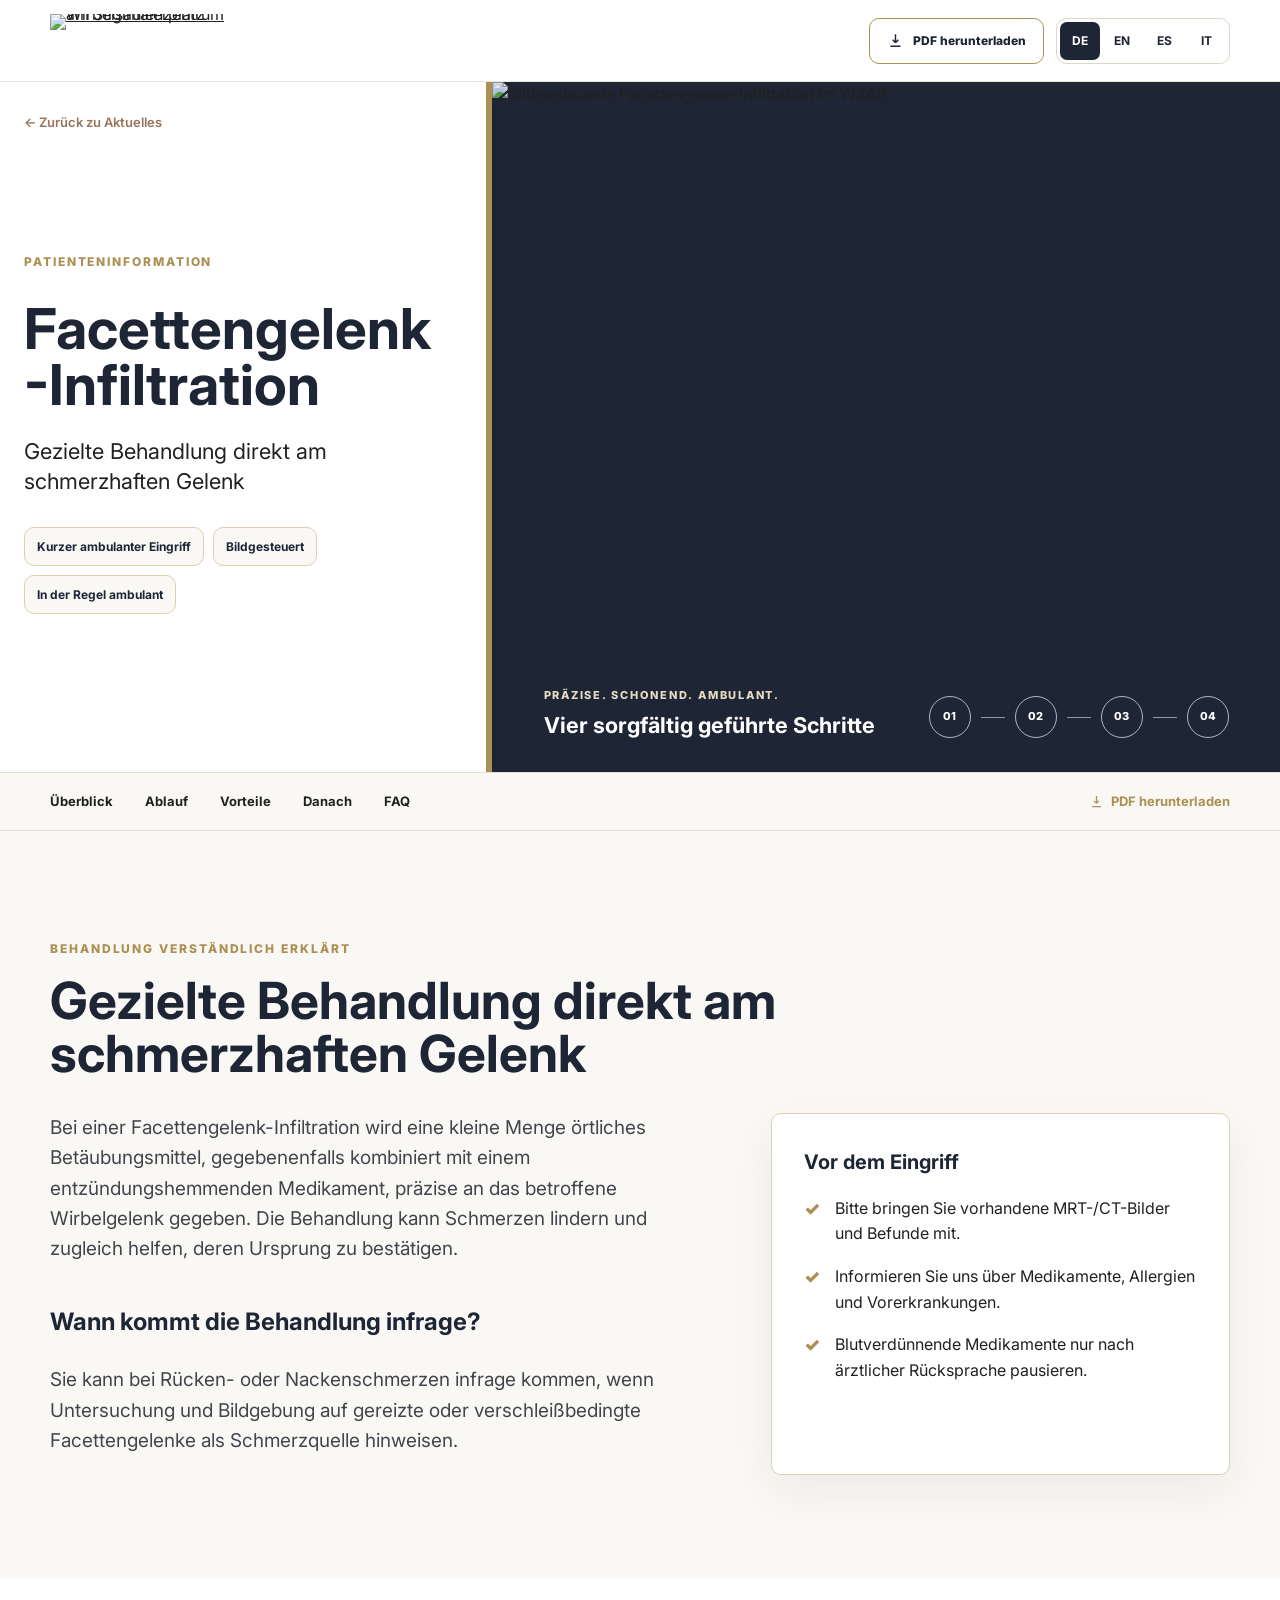
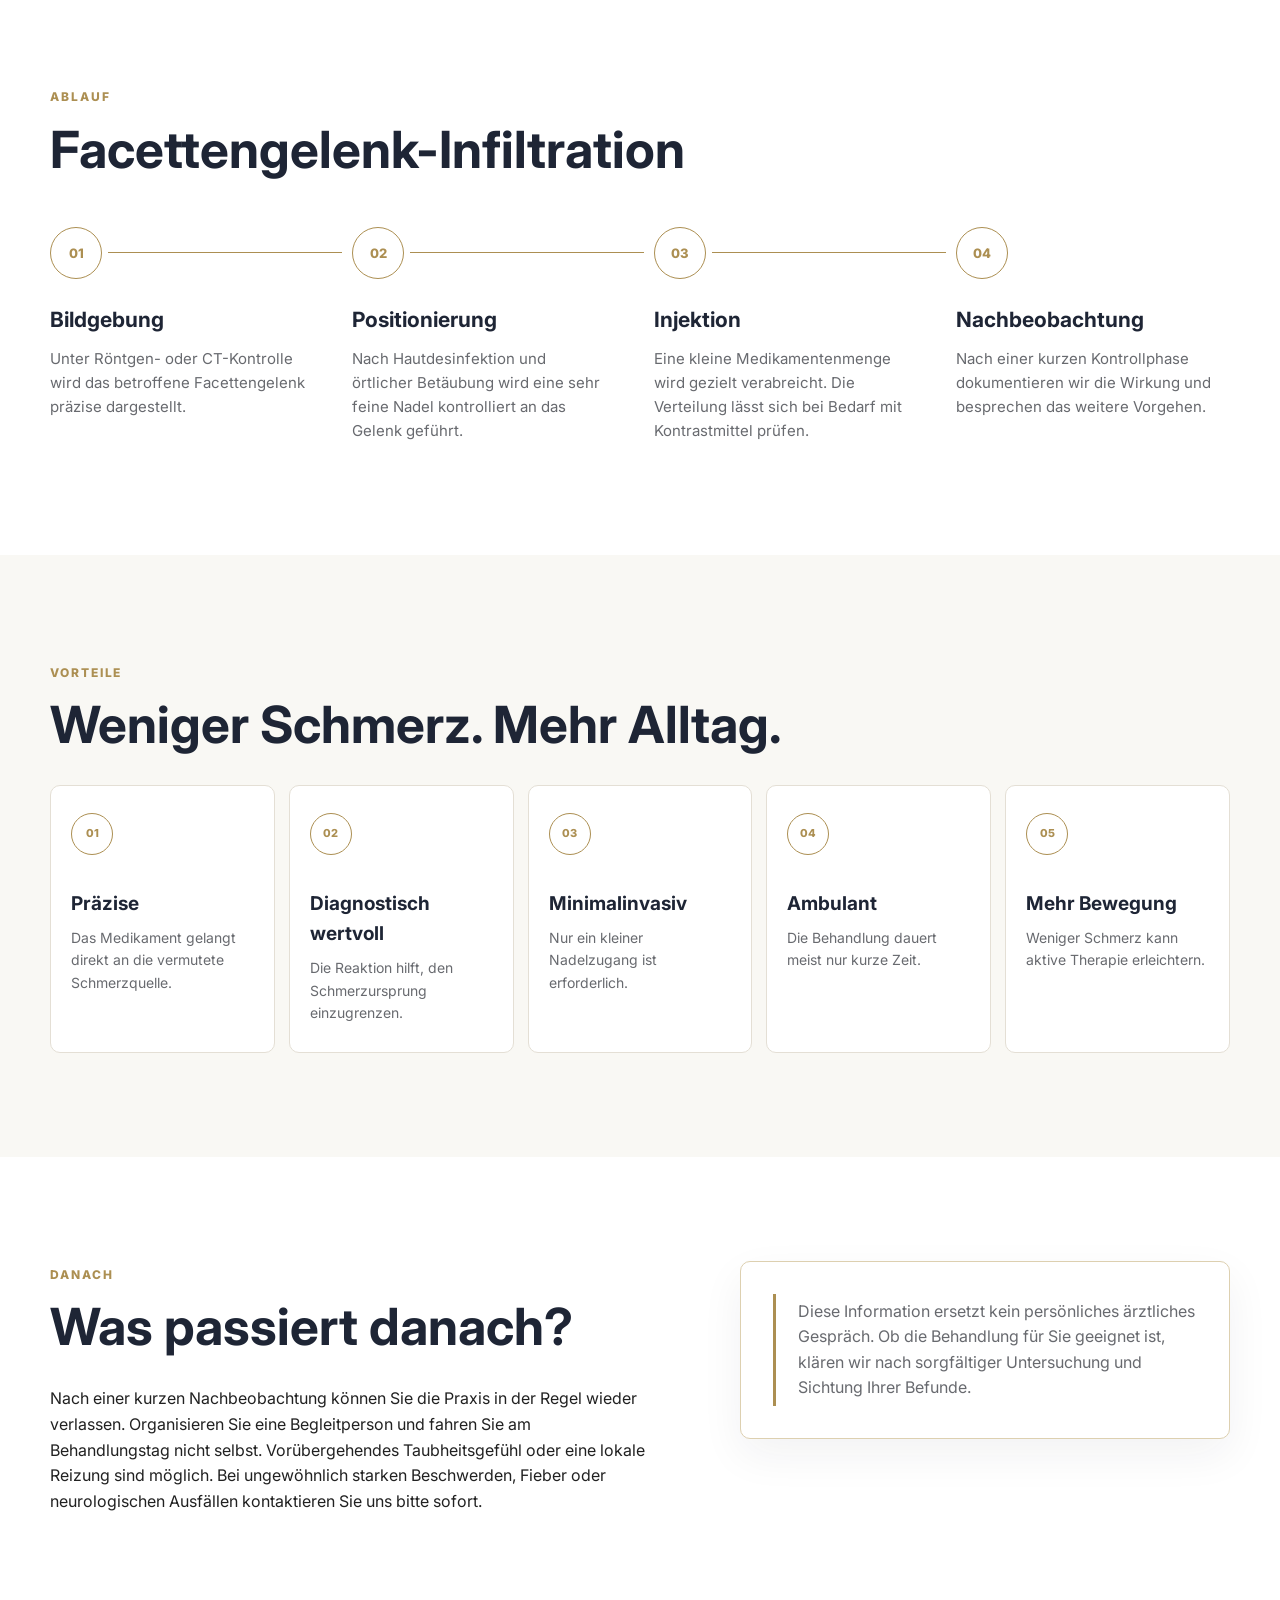
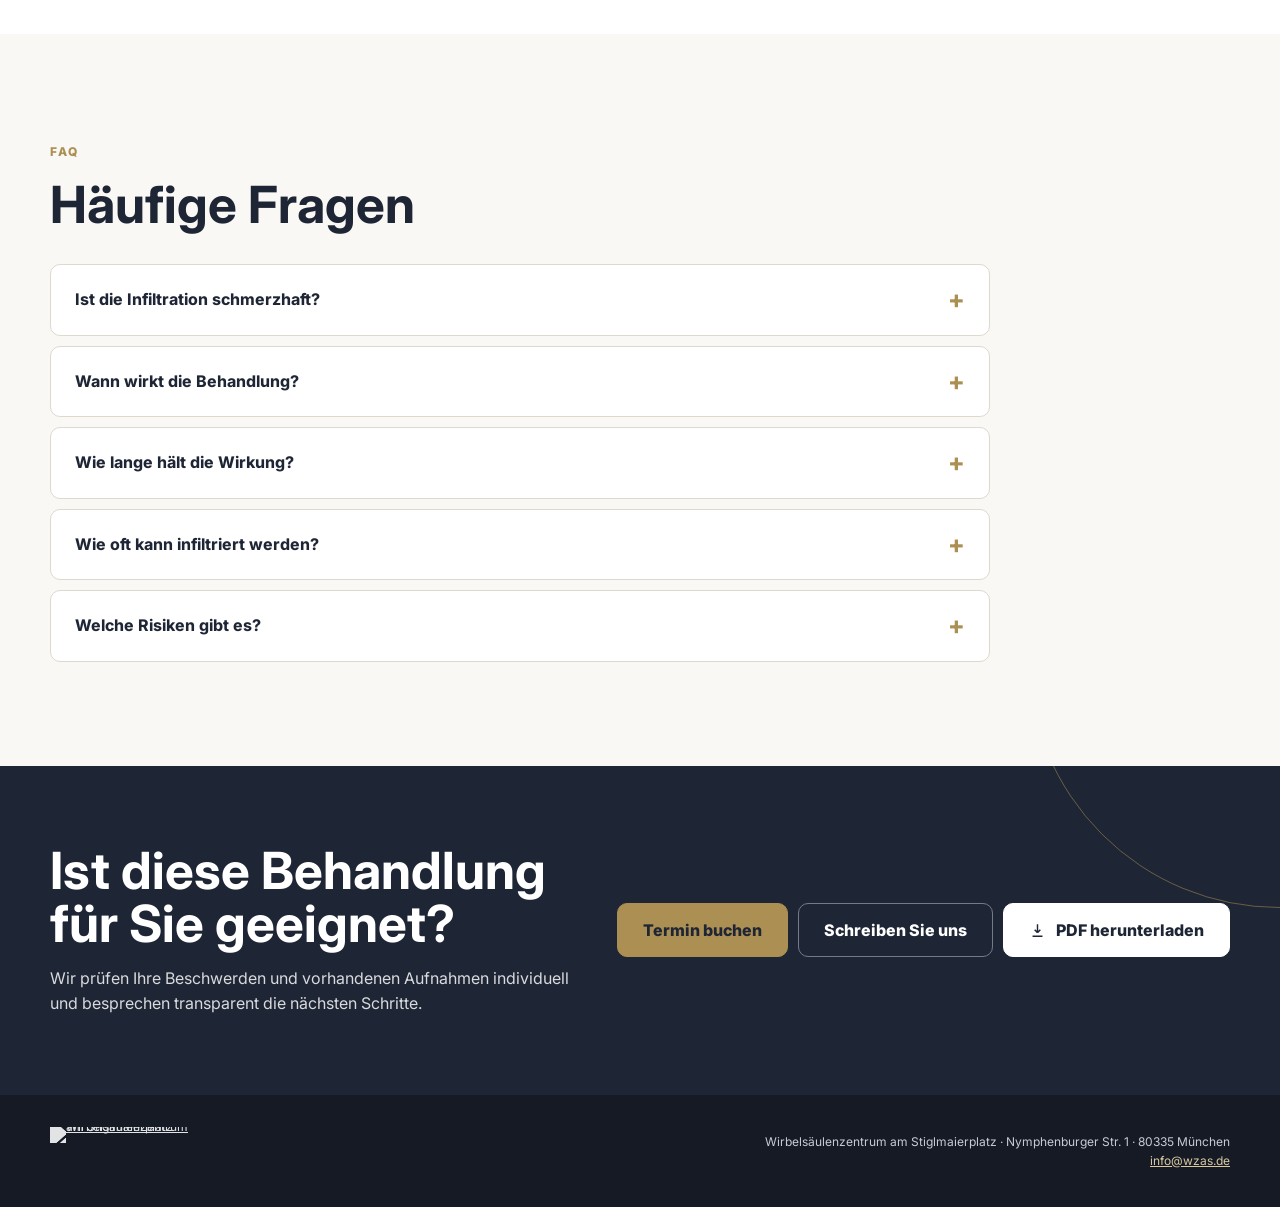
==== commit f588687d: "Changes Co-authored-by: yuribethmolina-cmd <274023216+yuribethmolina-cmd@users.noreply.github.com>" ====
--- a/public/facettengelenk-infiltration.html
+++ b/public/facettengelenk-infiltration.html
@@ -1,15 +1,15 @@
 <!doctype html><html lang="de"><head><meta charset="utf-8"><meta name="viewport" content="width=device-width,initial-scale=1"><meta name="robots" content="noindex,nofollow"><title id="doc-title"></title><meta name="description" id="doc-description" content=""><meta property="og:type" content="article"><meta property="og:title" id="og-title" content=""><meta property="og:description" id="og-description" content=""><link rel="preconnect" href="https://fonts.googleapis.com"><link rel="preconnect" href="https://fonts.gstatic.com" crossorigin><link href="https://fonts.googleapis.com/css2?family=Inter:wght@400;600;700;800&display=swap" rel="stylesheet"><style>
 :root{--navy:#1E2535;--gold:#AC8F52;--warm:#F9F8F4;--rose:#97745B;--ink:#212121;--muted:#686A6F;--line:#DDD0B0;--white:#fff;--r:10px}
 *{box-sizing:border-box}html{scroll-behavior:smooth}body{margin:0;background:var(--warm);color:var(--ink);font-family:Inter,Arial,sans-serif;line-height:1.6}a{color:inherit}.wrap{width:min(1180px,calc(100% - 48px));margin:auto}.top{height:82px;background:rgba(255,255,255,.97);border-bottom:1px solid #ebe7dd;display:flex;align-items:center;position:relative;z-index:10}.top .wrap{display:flex;align-items:center;justify-content:space-between;gap:24px}.brand{display:block;line-height:0}.brand img{display:block;width:180px;height:54px;object-fit:contain;object-position:left center}.top-actions{display:flex;align-items:center;gap:12px}.langs{display:flex;border:1px solid #ddd7ca;border-radius:var(--r);padding:3px;gap:2px}.langs button{border:0;background:transparent;color:var(--navy);min-width:40px;height:38px;border-radius:7px;font:700 12px Inter;cursor:pointer}.langs button[aria-pressed=true]{background:var(--navy);color:var(--white)}.pdf-top{display:inline-flex;align-items:center;gap:9px;height:46px;padding:0 17px;border:1px solid var(--gold);border-radius:var(--r);color:var(--navy);text-decoration:none;font-size:12px;font-weight:800}.pdf-top svg,.button svg{width:17px;height:17px;flex:none}
-.hero{position:relative;background:var(--white);overflow:hidden}.hero:after{content:'';position:absolute;width:660px;height:660px;border:1px solid color-mix(in srgb,var(--gold) 65%,transparent);border-radius:50%;right:-390px;top:-390px;pointer-events:none}.hero-grid{min-height:650px;display:grid;grid-template-columns:minmax(0,1.03fr) minmax(420px,.97fr);position:relative}.hero-copy{padding:56px 64px 64px max(24px,calc((100vw - 1180px)/2));display:flex;flex-direction:column;justify-content:center;position:relative;z-index:2}.back{position:absolute;top:28px;color:var(--rose);text-decoration:none;font-size:13px;font-weight:600}.eyebrow,.kicker{color:var(--gold);text-transform:uppercase;font-size:12px;font-weight:800;letter-spacing:.16em}.hero h1{font-size:clamp(48px,5.2vw,76px);line-height:.98;letter-spacing:0;margin:18px 0 22px;max-width:760px;overflow-wrap:anywhere;color:var(--navy)}.lead{font-size:clamp(20px,2vw,26px);line-height:1.35;color:var(--ink);max-width:680px;margin:0}.facts{display:flex;flex-wrap:wrap;gap:11px;margin-top:30px}.fact{font-size:12px;border:1px solid var(--line);background:var(--warm);padding:9px 13px;border-radius:var(--r);color:var(--navy);font-weight:700}.hero-media{min-height:650px;position:relative;overflow:hidden}.hero-media:after{content:'';position:absolute;inset:0;background:linear-gradient(90deg,var(--white) 0%,transparent 34%),linear-gradient(0deg,rgba(30,37,53,.22),transparent 40%)}.hero-media img{width:100%;height:100%;object-fit:cover;object-position:center;transition:transform .8s ease}.hero:hover .hero-media img{transform:scale(1.025)}
+.hero{position:relative;background:var(--white);overflow:hidden}.hero-grid{min-height:690px;display:grid;grid-template-columns:minmax(400px,.76fr) minmax(620px,1.24fr);position:relative}.hero-copy{padding:70px 54px 70px max(24px,calc((100vw - 1280px)/2));display:flex;flex-direction:column;justify-content:center;position:relative;z-index:2}.back{position:absolute;top:30px;color:var(--rose);text-decoration:none;font-size:13px;font-weight:600}.eyebrow,.kicker{color:var(--gold);text-transform:uppercase;font-size:12px;font-weight:800;letter-spacing:.16em}.hero h1{font-size:clamp(45px,4.4vw,68px);line-height:1;letter-spacing:0;margin:18px 0 22px;max-width:680px;overflow-wrap:anywhere;color:var(--navy)}.lead{font-size:clamp(19px,1.7vw,24px);line-height:1.4;color:var(--ink);max-width:610px;margin:0}.facts{display:flex;flex-wrap:wrap;gap:9px;margin-top:30px}.fact{font-size:12px;border:1px solid var(--line);background:var(--warm);padding:9px 12px;border-radius:var(--r);color:var(--navy);font-weight:700}.hero-media{min-height:690px;position:relative;overflow:hidden;background:var(--navy);border-left:6px solid var(--gold)}.hero-media:after{content:'';position:absolute;inset:0;background:linear-gradient(90deg,rgba(30,37,53,.12),transparent 18%),linear-gradient(0deg,rgba(30,37,53,.72) 0%,transparent 33%);pointer-events:none}.hero-media img{width:100%;height:100%;object-fit:cover;object-position:center;transition:transform .8s ease}.hero:hover .hero-media img{transform:scale(1.018)}.hero-caption{position:absolute;z-index:2;left:clamp(24px,4vw,56px);right:clamp(24px,4vw,56px);bottom:34px;color:var(--white);display:flex;align-items:flex-end;justify-content:space-between;gap:24px}.hero-caption strong{display:block;font-size:clamp(18px,1.7vw,25px);line-height:1.15;max-width:420px}.hero-caption span{display:block;color:#E8DBC1;font-size:11px;font-weight:800;text-transform:uppercase;letter-spacing:.16em;margin-bottom:8px}.procedure-markers{display:flex;align-items:center;gap:10px;flex:none}.procedure-markers i{display:grid;place-items:center;width:42px;height:42px;border:1px solid rgba(255,255,255,.65);border-radius:50%;font-style:normal;font-size:11px;font-weight:800}.procedure-markers b{width:24px;border-top:1px solid rgba(255,255,255,.52)}
 .anchorbar{position:sticky;top:0;z-index:8;background:rgba(249,248,244,.96);border-block:1px solid #e4dfd5;backdrop-filter:blur(12px)}.anchorbar .wrap{display:flex;align-items:center;gap:32px;overflow:auto;scrollbar-width:none}.anchorbar a{white-space:nowrap;text-decoration:none;padding:18px 0 15px;font-size:13px;font-weight:700;border-bottom:3px solid transparent}.anchorbar a:hover{border-color:var(--gold)}.anchor-download{margin-left:auto!important;color:var(--gold)!important;display:flex;gap:7px;align-items:center}.anchor-download svg{width:15px}
 .section{padding:104px 0;scroll-margin-top:68px}.section.alt{background:var(--white)}.section h2{font-size:clamp(36px,4vw,58px);line-height:1.02;letter-spacing:0;margin:14px 0 34px;color:var(--navy);max-width:900px}.intro-grid{display:grid;grid-template-columns:1.15fr .85fr;gap:100px}.intro-grid p{font-size:19px;color:#41454c;margin-top:0}.intro-grid h3{font-size:24px;color:var(--navy);margin-top:38px}.panel{background:var(--white);border:1px solid var(--line);border-radius:var(--r);padding:32px;box-shadow:0 16px 44px rgba(30,37,53,.06)}.panel h3{margin:0 0 18px;font-size:20px}.clean-list{margin:0;padding:0;list-style:none;display:grid;gap:17px}.clean-list li{position:relative;padding-left:31px}.clean-list li:before{content:'✓';position:absolute;left:0;top:-1px;color:var(--gold);font-weight:900;font-size:18px}.steps{display:grid;grid-template-columns:repeat(4,1fr);gap:28px;margin-top:52px;counter-reset:step}.step{position:relative;padding:76px 18px 8px 0}.step:not(:last-child):after{content:'';position:absolute;top:25px;left:58px;right:-18px;border-top:1px solid var(--gold)}.num{position:absolute;top:0;left:0;width:52px;height:52px;border:1px solid var(--gold);border-radius:50%;display:grid;place-items:center;font-size:13px;font-weight:800;color:var(--gold);background:var(--white);z-index:1}.step h3{font-size:21px;color:var(--navy);margin:0 0 10px}.step p{color:var(--muted);font-size:15px;margin:0}.benefit-grid{display:grid;grid-template-columns:repeat(5,1fr);gap:14px}.benefit{background:var(--white);border:1px solid #e4dfd5;border-radius:var(--r);padding:27px 20px;min-height:224px;transition:transform .3s ease,box-shadow .3s ease}.benefit:hover{transform:translateY(-4px);box-shadow:0 18px 38px rgba(30,37,53,.08)}.benefit span{display:grid;place-items:center;width:42px;height:42px;border:1px solid var(--gold);border-radius:50%;color:var(--gold);font-size:11px;font-weight:800;margin-bottom:34px}.benefit h3{font-size:19px;color:var(--navy);margin:0 0 8px}.benefit p{font-size:14px;color:var(--muted);margin:0}.after-grid{display:grid;grid-template-columns:1.1fr .9fr;gap:90px;align-items:start}.note{border-left:3px solid var(--gold);padding:5px 0 5px 22px;color:var(--muted);margin:0}.faqs{display:grid;gap:10px;max-width:940px}.faqs details{background:var(--white);border:1px solid #ded9cf;border-radius:var(--r);padding:0 24px}.faqs summary{cursor:pointer;font-weight:750;padding:22px 40px 22px 0;list-style:none;position:relative;color:var(--navy)}.faqs summary:after{content:'+';position:absolute;right:0;color:var(--gold);font-size:25px;top:14px}.faqs details[open] summary:after{content:'−'}.faqs details p{margin:0;padding:0 40px 22px 0;color:var(--muted)}.cta{background:var(--navy);color:var(--white);padding:78px 0;position:relative;overflow:hidden}.cta:after{content:'';position:absolute;width:500px;height:500px;border:1px solid rgba(172,143,82,.55);border-radius:50%;right:-250px;top:-360px}.cta .wrap{display:flex;justify-content:space-between;align-items:center;gap:44px;position:relative;z-index:1}.cta h2{font-size:clamp(34px,4vw,52px);line-height:1.04;margin:0 0 15px;max-width:720px}.cta p{color:#d9dadd;margin:0;max-width:680px}.actions{display:flex;gap:10px;flex-shrink:0;flex-wrap:wrap}.button{display:inline-flex;align-items:center;justify-content:center;gap:10px;min-height:54px;padding:0 25px;border-radius:var(--r);text-decoration:none;font-weight:800;background:var(--gold);color:var(--navy);border:1px solid var(--gold)}.button.secondary{background:transparent;color:var(--white);border-color:#747b88}.button.pdf{background:var(--white);border-color:var(--white);color:var(--navy)}.footer{background:#151A25;color:#c8cbd1;padding:32px 0;font-size:12px}.footer .wrap{display:flex;align-items:center;justify-content:space-between;gap:20px}.footer img{width:150px;height:48px;object-fit:contain;filter:brightness(0) invert(1);opacity:.88}.footer-copy{text-align:right}.footer a{color:#dac99f}
-@media(max-width:1000px){.hero-grid{grid-template-columns:1fr}.hero-copy{padding:54px 34px 44px}.hero-media{min-height:410px}.hero-media:after{background:linear-gradient(0deg,var(--white) 0%,transparent 35%)}.intro-grid,.after-grid{grid-template-columns:1fr;gap:36px}.steps{grid-template-columns:1fr 1fr}.step:nth-child(2):after{display:none}.benefit-grid{grid-template-columns:repeat(2,1fr)}.benefit:last-child{grid-column:1/-1}.cta .wrap{align-items:flex-start;flex-direction:column}.pdf-top span{display:none}}
-@media(max-width:620px){.wrap{width:min(100% - 32px,1180px)}.top{height:70px}.brand img{width:128px;height:44px}.top-actions{gap:7px}.langs button{min-width:34px;height:36px}.pdf-top{height:43px;padding:0 12px}.hero-grid{min-height:0}.hero-copy{padding:54px 16px 36px}.back{top:20px}.eyebrow{margin-top:18px}.hero h1{font-size:clamp(38px,11.5vw,50px);line-height:1.01;margin-top:14px}.lead{font-size:18px}.facts{margin-top:24px}.hero-media{height:320px;min-height:320px}.hero-media img{object-position:center}.anchorbar .wrap{gap:23px}.anchorbar a{padding-block:16px 13px}.anchor-download{display:none}.section{padding:68px 0}.section h2{font-size:36px}.intro-grid p{font-size:17px}.panel{padding:24px}.steps,.benefit-grid{grid-template-columns:1fr}.step{display:grid;grid-template-columns:52px 1fr;column-gap:15px;padding:0 0 24px}.step:not(:last-child):after{display:none}.num{position:relative;grid-row:1/3}.step h3,.step p{grid-column:2}.benefit,.benefit:last-child{grid-column:auto;min-height:0}.benefit span{margin-bottom:18px}.actions{width:100%;flex-direction:column}.button{width:100%}.footer .wrap{flex-direction:column;align-items:flex-start}.footer-copy{text-align:left}.cta{padding:62px 0}}
+@media(max-width:1000px){.hero-grid{grid-template-columns:1fr}.hero-copy{padding:54px 34px 48px;order:2}.hero-media{min-height:520px;order:1;border-left:0;border-bottom:5px solid var(--gold)}.hero-media:after{background:linear-gradient(0deg,rgba(30,37,53,.76) 0%,transparent 40%)}.intro-grid,.after-grid{grid-template-columns:1fr;gap:36px}.steps{grid-template-columns:1fr 1fr}.step:nth-child(2):after{display:none}.benefit-grid{grid-template-columns:repeat(2,1fr)}.benefit:last-child{grid-column:1/-1}.cta .wrap{align-items:flex-start;flex-direction:column}.pdf-top span{display:none}}
+@media(max-width:620px){.wrap{width:min(100% - 32px,1180px)}.top{height:70px}.brand img{width:128px;height:44px}.top-actions{gap:7px}.langs button{min-width:34px;height:36px}.pdf-top{height:43px;padding:0 12px}.hero-grid{min-height:0}.hero-copy{padding:58px 16px 38px}.back{top:20px}.eyebrow{margin-top:16px}.hero h1{font-size:clamp(36px,10.8vw,46px);line-height:1.02;margin-top:14px}.lead{font-size:18px}.facts{margin-top:24px}.hero-media{height:390px;min-height:390px}.hero-media img{object-position:40% center}.hero-media.thermo img{object-position:57% center}.hero-caption{left:20px;right:20px;bottom:20px;align-items:flex-end}.hero-caption strong{font-size:19px;max-width:230px}.procedure-markers{gap:6px}.procedure-markers i{width:31px;height:31px;font-size:9px}.procedure-markers b{display:none}.anchorbar .wrap{gap:23px}.anchorbar a{padding-block:16px 13px}.anchor-download{display:none}.section{padding:68px 0}.section h2{font-size:36px}.intro-grid p{font-size:17px}.panel{padding:24px}.steps,.benefit-grid{grid-template-columns:1fr}.step{display:grid;grid-template-columns:52px 1fr;column-gap:15px;padding:0 0 24px}.step:not(:last-child):after{display:none}.num{position:relative;grid-row:1/3}.step h3,.step p{grid-column:2}.benefit,.benefit:last-child{grid-column:auto;min-height:0}.benefit span{margin-bottom:18px}.actions{width:100%;flex-direction:column}.button{width:100%}.footer .wrap{flex-direction:column;align-items:flex-start}.footer-copy{text-align:left}.cta{padding:62px 0}}
 @media(prefers-reduced-motion:reduce){*{scroll-behavior:auto!important;transition:none!important}}
 </style></head><body>
 <header class="top"><div class="wrap"><a class="brand" href="/" aria-label="WZAS Startseite"><img src="/__l5e/assets-v1/926fc23d-403e-44f4-a01a-3afbbdc7f606/logo.png" alt="Wirbelsäulenzentrum am Stiglmaierplatz" width="300" height="193"></a><div class="top-actions"><a class="pdf-top" href="/__l5e/assets-v1/19a00c81-4768-485a-90c6-114eb1850ce7/facettengelenk-infiltration.pdf" download><svg aria-hidden="true" viewBox="0 0 24 24" fill="none" stroke="currentColor" stroke-width="2"><path d="M12 3v12m0 0 4-4m-4 4-4-4M5 20h14"/></svg><span data-key="download"></span></a><div class="langs" role="group" aria-label="Sprache wählen"><button type="button" data-lang="de" aria-pressed="false">DE</button><button type="button" data-lang="en" aria-pressed="false">EN</button><button type="button" data-lang="es" aria-pressed="false">ES</button><button type="button" data-lang="it" aria-pressed="false">IT</button></div></div></div></header>
-<main><section class="hero"><div class="hero-grid"><div class="hero-copy"><a class="back" href="/aktuelles">← <span data-key="back"></span></a><p class="eyebrow" data-key="guide"></p><h1 data-treatment="title"></h1><p class="lead" data-treatment="subtitle"></p><div class="facts"><span class="fact" data-key="duration"></span><span class="fact" data-key="imaging"></span><span class="fact" data-key="outpatient"></span></div></div><div class="hero-media"><img src="/treatment-ct-injection.webp" alt="" width="1920" height="1080"></div></div></section>
+<main><section class="hero"><div class="hero-grid"><div class="hero-copy"><a class="back" href="/aktuelles">← <span data-key="back"></span></a><p class="eyebrow" data-key="guide"></p><h1 data-treatment="title"></h1><p class="lead" data-treatment="subtitle"></p><div class="facts"><span class="fact" data-key="duration"></span><span class="fact" data-key="imaging"></span><span class="fact" data-key="outpatient"></span></div></div><div class="hero-media"><img src="/treatment-ct-injection.webp" alt="Bildgesteuerte Facettengelenk-Infiltration im WZAS" width="1920" height="1080"><div class="hero-caption"><div><span data-key="photoLabel"></span><strong data-key="photoStatement"></strong></div><div class="procedure-markers" aria-hidden="true"><i>01</i><b></b><i>02</i><b></b><i>03</i><b></b><i>04</i></div></div></div></div></section>
 <nav class="anchorbar" aria-label="Inhaltsnavigation"><div class="wrap"><a href="#ueberblick" data-key="overview"></a><a href="#ablauf" data-key="procedure"></a><a href="#vorteile" data-key="benefits"></a><a href="#danach" data-key="aftercare"></a><a href="#fragen" data-key="faq"></a><a class="anchor-download" href="/__l5e/assets-v1/19a00c81-4768-485a-90c6-114eb1850ce7/facettengelenk-infiltration.pdf" download><svg aria-hidden="true" viewBox="0 0 24 24" fill="none" stroke="currentColor" stroke-width="2"><path d="M12 3v12m0 0 4-4m-4 4-4-4M5 20h14"/></svg><span data-key="download"></span></a></div></nav>
 <section class="section" id="ueberblick"><div class="wrap"><span class="kicker" data-key="sectionLabel"></span><h2 data-treatment="subtitle"></h2><div class="intro-grid"><div><p data-treatment="intro"></p><h3 data-key="whenTitle"></h3><p data-treatment="when"></p></div><aside class="panel"><h3 data-key="prepTitle"></h3><ul class="clean-list" id="prep"></ul></aside></div></div></section>
 <section class="section alt" id="ablauf"><div class="wrap"><span class="kicker" data-key="procedure"></span><h2 data-treatment="title"></h2><div class="steps" id="steps"></div></div></section>
@@ -18,4 +18,4 @@
 <section class="section" id="fragen"><div class="wrap"><span class="kicker" data-key="faq"></span><h2 data-key="faqTitle"></h2><div class="faqs" id="faqs"></div></div></section>
 <section class="cta"><div class="wrap"><div><h2 data-key="ctaTitle"></h2><p data-key="ctaText"></p></div><div class="actions"><a class="button" href="/#termin" data-key="appointment"></a><a class="button secondary" href="mailto:info@wzas.de"><span data-key="contactLink"></span></a><a class="button pdf" href="/__l5e/assets-v1/19a00c81-4768-485a-90c6-114eb1850ce7/facettengelenk-infiltration.pdf" download><svg aria-hidden="true" viewBox="0 0 24 24" fill="none" stroke="currentColor" stroke-width="2"><path d="M12 3v12m0 0 4-4m-4 4-4-4M5 20h14"/></svg><span data-key="download"></span></a></div></div></section></main>
 <footer class="footer"><div class="wrap"><a class="brand" href="/"><img src="/__l5e/assets-v1/926fc23d-403e-44f4-a01a-3afbbdc7f606/logo.png" alt="Wirbelsäulenzentrum am Stiglmaierplatz" width="300" height="193"></a><div class="footer-copy"><span data-key="footer"></span><br><a href="mailto:info@wzas.de">info@wzas.de</a></div></div></footer>
-<script>const base={"de":{"back":"Zurück zu Aktuelles","guide":"Patienteninformation","langLabel":"Sprache wählen","overview":"Überblick","procedure":"Ablauf","benefits":"Vorteile","aftercare":"Danach","faq":"FAQ","appointment":"Termin buchen","contact":"Fragen vor dem Termin?","contactLink":"Schreiben Sie uns","medicalNote":"Diese Information ersetzt kein persönliches ärztliches Gespräch. Ob die Behandlung für Sie geeignet ist, klären wir nach sorgfältiger Untersuchung und Sichtung Ihrer Befunde.","duration":"Kurzer ambulanter Eingriff","imaging":"Bildgesteuert","outpatient":"In der Regel ambulant","sectionLabel":"Behandlung verständlich erklärt","whenTitle":"Wann kommt die Behandlung infrage?","prepTitle":"Vor dem Eingriff","prep":["Bitte bringen Sie vorhandene MRT-/CT-Bilder und Befunde mit.","Informieren Sie uns über Medikamente, Allergien und Vorerkrankungen.","Blutverdünnende Medikamente nur nach ärztlicher Rücksprache pausieren."],"benefitTitle":"Weniger Schmerz. Mehr Alltag.","afterTitle":"Was passiert danach?","afterText":"Nach einer kurzen Nachbeobachtung können Sie die Praxis in der Regel wieder verlassen. Organisieren Sie eine Begleitperson und fahren Sie am Behandlungstag nicht selbst. Vorübergehendes Taubheitsgefühl oder eine lokale Reizung sind möglich. Bei ungewöhnlich starken Beschwerden, Fieber oder neurologischen Ausfällen kontaktieren Sie uns bitte sofort.","faqTitle":"Häufige Fragen","ctaTitle":"Ist diese Behandlung für Sie geeignet?","ctaText":"Wir prüfen Ihre Beschwerden und vorhandenen Aufnahmen individuell und besprechen transparent die nächsten Schritte.","footer":"Wirbelsäulenzentrum am Stiglmaierplatz · Nymphenburger Str. 1 · 80335 München","download":"PDF herunterladen"},"en":{"back":"Back to News","guide":"Patient guide","langLabel":"Choose language","overview":"Overview","procedure":"Procedure","benefits":"Benefits","aftercare":"Aftercare","faq":"FAQ","appointment":"Book appointment","contact":"Questions before booking?","contactLink":"Write to us","medicalNote":"This information does not replace a personal medical consultation. We determine whether the treatment is suitable for you after a careful examination and review of your findings.","duration":"Short outpatient procedure","imaging":"Image-guided","outpatient":"Usually outpatient","sectionLabel":"Treatment explained clearly","whenTitle":"When may this treatment be considered?","prepTitle":"Before the procedure","prep":["Please bring any existing MRI/CT images and reports.","Tell us about medication, allergies and pre-existing conditions.","Only stop blood-thinning medication after medical advice."],"benefitTitle":"Less pain. More everyday life.","afterTitle":"What happens afterwards?","afterText":"After a short observation period, you can usually leave the practice. Arrange for someone to accompany you and do not drive yourself on the day of treatment. Temporary numbness or local irritation may occur. Contact us immediately if you experience unusually severe symptoms, fever or neurological deficits.","faqTitle":"Frequently asked questions","ctaTitle":"Is this treatment right for you?","ctaText":"We assess your symptoms and available scans individually and discuss the next steps transparently.","footer":"Spine Center at Stiglmaierplatz · Nymphenburger Str. 1 · 80335 Munich","download":"Download PDF"},"es":{"back":"Volver a Actualidad","guide":"Información para pacientes","langLabel":"Elegir idioma","overview":"Resumen","procedure":"Procedimiento","benefits":"Beneficios","aftercare":"Después","faq":"Preguntas","appointment":"Solicitar cita","contact":"¿Tiene preguntas antes de pedir cita?","contactLink":"Escríbanos","medicalNote":"Esta información no sustituye una consulta médica personal. Determinamos si el tratamiento es adecuado para usted tras una exploración cuidadosa y la revisión de sus informes.","duration":"Procedimiento ambulatorio breve","imaging":"Guiado por imagen","outpatient":"Normalmente ambulatorio","sectionLabel":"El tratamiento, explicado con claridad","whenTitle":"¿Cuándo puede considerarse este tratamiento?","prepTitle":"Antes del procedimiento","prep":["Traiga las imágenes e informes de RM/TC disponibles.","Infórmenos sobre medicación, alergias y enfermedades previas.","Suspenda anticoagulantes únicamente tras indicación médica."],"benefitTitle":"Menos dolor. Más vida cotidiana.","afterTitle":"¿Qué ocurre después?","afterText":"Tras un breve periodo de observación, normalmente puede abandonar la consulta. Organice que alguien le acompañe y no conduzca el día del tratamiento. Puede aparecer entumecimiento temporal o irritación local. Contáctenos de inmediato ante síntomas inusualmente intensos, fiebre o déficits neurológicos.","faqTitle":"Preguntas frecuentes","ctaTitle":"¿Es este tratamiento adecuado para usted?","ctaText":"Valoramos individualmente sus síntomas y estudios disponibles y explicamos con transparencia los siguientes pasos.","footer":"Centro de Columna de Stiglmaierplatz · Nymphenburger Str. 1 · 80335 Múnich","download":"Descargar PDF"},"it":{"back":"Torna alle Novità","guide":"Informazioni per i pazienti","langLabel":"Scegli la lingua","overview":"Panoramica","procedure":"Procedura","benefits":"Benefici","aftercare":"Dopo","faq":"Domande","appointment":"Prenota una visita","contact":"Domande prima dell'appuntamento?","contactLink":"Scriveteci","medicalNote":"Queste informazioni non sostituiscono un colloquio medico personale. Valutiamo se il trattamento è adatto a lei dopo un esame accurato e la revisione dei referti.","duration":"Breve procedura ambulatoriale","imaging":"Guidata da immagini","outpatient":"Generalmente ambulatoriale","sectionLabel":"Il trattamento spiegato con chiarezza","whenTitle":"Quando può essere indicato questo trattamento?","prepTitle":"Prima della procedura","prep":["Porti con sé immagini e referti RM/TC disponibili.","Ci informi su farmaci, allergie e patologie preesistenti.","Sospenda gli anticoagulanti solo su indicazione medica."],"benefitTitle":"Meno dolore. Più vita quotidiana.","afterTitle":"Cosa succede dopo?","afterText":"Dopo un breve periodo di osservazione, di norma può lasciare lo studio. Si faccia accompagnare e non guidi il giorno del trattamento. Possono comparire intorpidimento temporaneo o irritazione locale. In caso di sintomi insolitamente intensi, febbre o deficit neurologici, ci contatti immediatamente.","faqTitle":"Domande frequenti","ctaTitle":"Questo trattamento è adatto a lei?","ctaText":"Valutiamo individualmente i sintomi e le immagini disponibili e discutiamo con trasparenza i passi successivi.","footer":"Centro della Colonna di Stiglmaierplatz · Nymphenburger Str. 1 · 80335 Monaco","download":"Scarica PDF"}};const content={"de":{"title":"Facettengelenk-Infiltration","subtitle":"Gezielte Behandlung direkt am schmerzhaften Gelenk","intro":"Bei einer Facettengelenk-Infiltration wird eine kleine Menge örtliches Betäubungsmittel, gegebenenfalls kombiniert mit einem entzündungshemmenden Medikament, präzise an das betroffene Wirbelgelenk gegeben. Die Behandlung kann Schmerzen lindern und zugleich helfen, deren Ursprung zu bestätigen.","when":"Sie kann bei Rücken- oder Nackenschmerzen infrage kommen, wenn Untersuchung und Bildgebung auf gereizte oder verschleißbedingte Facettengelenke als Schmerzquelle hinweisen.","steps":[["Bildgebung","Unter Röntgen- oder CT-Kontrolle wird das betroffene Facettengelenk präzise dargestellt."],["Positionierung","Nach Hautdesinfektion und örtlicher Betäubung wird eine sehr feine Nadel kontrolliert an das Gelenk geführt."],["Injektion","Eine kleine Medikamentenmenge wird gezielt verabreicht. Die Verteilung lässt sich bei Bedarf mit Kontrastmittel prüfen."],["Nachbeobachtung","Nach einer kurzen Kontrollphase dokumentieren wir die Wirkung und besprechen das weitere Vorgehen."]],"benefits":[["Präzise","Das Medikament gelangt direkt an die vermutete Schmerzquelle."],["Diagnostisch wertvoll","Die Reaktion hilft, den Schmerzursprung einzugrenzen."],["Minimalinvasiv","Nur ein kleiner Nadelzugang ist erforderlich."],["Ambulant","Die Behandlung dauert meist nur kurze Zeit."],["Mehr Bewegung","Weniger Schmerz kann aktive Therapie erleichtern."]],"faqs":[["Ist die Infiltration schmerzhaft?","Die Haut wird örtlich betäubt. Beim Vorschieben der Nadel oder bei der Injektion kann kurz ein Druckgefühl auftreten."],["Wann wirkt die Behandlung?","Das örtliche Betäubungsmittel kann rasch wirken. Die entzündungshemmende Wirkung kann sich über mehrere Tage entwickeln."],["Wie lange hält die Wirkung?","Das ist individuell und hängt unter anderem von der Ursache der Beschwerden ab. Die Wirkung kann vorübergehend sein; ihr Verlauf liefert wichtige diagnostische Hinweise."],["Wie oft kann infiltriert werden?","Ob und wann eine Wiederholung sinnvoll ist, wird anhand von Wirkung, Diagnose, Medikament und Ihrer individuellen Situation entschieden."],["Welche Risiken gibt es?","Möglich sind Bluterguss, vorübergehende Taubheit, eine kurzfristige Schmerzverstärkung, allergische Reaktion oder Infektion. Ernste Komplikationen sind selten."]]},"en":{"title":"Facet Joint Injection","subtitle":"Targeted treatment directly at the painful joint","intro":"A facet joint injection delivers a small amount of local anaesthetic, sometimes combined with anti-inflammatory medication, precisely to the affected spinal joint. It may relieve pain and also help confirm where the pain originates.","when":"It may be considered for back or neck pain when examination and imaging suggest irritated or degenerative facet joints as the source.","steps":[["Imaging","X-ray or CT guidance shows the affected facet joint precisely."],["Positioning","After skin disinfection and local anaesthesia, a very fine needle is guided to the joint under continuous control."],["Injection","A small amount of medication is administered precisely. Contrast medium may be used to verify distribution."],["Observation","After a short monitoring period, we document the response and discuss the next steps."]],"benefits":[["Precise","Medication is delivered directly to the suspected pain source."],["Diagnostic value","Your response helps narrow down the source of pain."],["Minimally invasive","Only a small needle entry is required."],["Outpatient","The treatment usually takes only a short time."],["More movement","Less pain can make active therapy easier."]],"faqs":[["Is the injection painful?","The skin is numbed locally. You may briefly feel pressure as the needle advances or the medication is injected."],["When does it work?","The local anaesthetic can work quickly. The anti-inflammatory effect may develop over several days."],["How long does it last?","This varies and depends partly on the cause of the symptoms. Relief may be temporary; its course provides useful diagnostic information."],["How often can it be repeated?","Whether and when repetition is appropriate depends on the response, diagnosis, medication and your individual situation."],["What are the risks?","Bruising, temporary numbness, a short-term pain flare, allergic reaction or infection are possible. Serious complications are rare."]]},"es":{"title":"Infiltración de las articulaciones facetarias","subtitle":"Tratamiento preciso directamente en la articulación dolorosa","intro":"La infiltración facetaria administra una pequeña cantidad de anestésico local, a veces combinado con un antiinflamatorio, directamente en la articulación vertebral afectada. Puede aliviar el dolor y ayudar a confirmar su origen.","when":"Puede considerarse para dolor cervical o lumbar cuando la exploración y las imágenes indican que las facetas irritadas o degeneradas son la posible fuente.","steps":[["Imagen","La guía por rayos X o TC muestra con precisión la articulación afectada."],["Posicionamiento","Tras desinfectar y anestesiar la piel, se guía una aguja muy fina hasta la articulación."],["Infiltración","Se administra una pequeña cantidad de medicación. Si es necesario, se comprueba su distribución con contraste."],["Observación","Tras un breve control, documentamos la respuesta y explicamos los siguientes pasos."]],"benefits":[["Preciso","El medicamento llega directamente a la posible fuente del dolor."],["Valor diagnóstico","La respuesta ayuda a delimitar el origen del dolor."],["Mínimamente invasivo","Solo requiere la entrada de una aguja fina."],["Ambulatorio","El tratamiento suele durar poco tiempo."],["Más movimiento","Menos dolor puede facilitar la terapia activa."]],"faqs":[["¿Duele la infiltración?","La piel se anestesia localmente. Puede sentir presión brevemente al avanzar la aguja o inyectar la medicación."],["¿Cuándo hace efecto?","El anestésico local puede actuar rápidamente. El efecto antiinflamatorio puede desarrollarse durante varios días."],["¿Cuánto dura?","Varía y depende, entre otros factores, de la causa. El alivio puede ser temporal; su evolución aporta información diagnóstica útil."],["¿Cuántas veces puede repetirse?","La conveniencia y el momento de repetirla dependen de la respuesta, el diagnóstico, el medicamento y su situación individual."],["¿Qué riesgos existen?","Son posibles hematoma, entumecimiento temporal, aumento breve del dolor, reacción alérgica o infección. Las complicaciones graves son raras."]]},"it":{"title":"Infiltrazione delle faccette articolari","subtitle":"Trattamento mirato direttamente sull'articolazione dolorosa","intro":"L'infiltrazione delle faccette somministra una piccola quantità di anestetico locale, talvolta associato a un farmaco antinfiammatorio, direttamente nell'articolazione interessata. Può alleviare il dolore e aiutare a confermarne l'origine.","when":"Può essere indicata per dolore cervicale o lombare quando esame e immagini suggeriscono faccette irritate o degenerative come possibile fonte.","steps":[["Imaging","La guida radiografica o TC mostra con precisione la faccetta interessata."],["Posizionamento","Dopo disinfezione e anestesia locale, un ago molto sottile viene guidato fino all'articolazione."],["Infiltrazione","Viene somministrata una piccola quantità di farmaco. Se necessario, il contrasto ne verifica la distribuzione."],["Osservazione","Dopo un breve controllo, documentiamo la risposta e discutiamo i passi successivi."]],"benefits":[["Precisa","Il farmaco arriva direttamente alla sospetta fonte del dolore."],["Valore diagnostico","La risposta aiuta a individuare l'origine del dolore."],["Mininvasiva","Richiede solo l'accesso di un ago sottile."],["Ambulatoriale","Il trattamento richiede in genere poco tempo."],["Più movimento","Meno dolore può facilitare la terapia attiva."]],"faqs":[["L'infiltrazione è dolorosa?","La pelle viene anestetizzata localmente. Può avvertire brevemente pressione durante l'avanzamento dell'ago o l'iniezione."],["Quando fa effetto?","L'anestetico locale può agire rapidamente. L'effetto antinfiammatorio può svilupparsi nell'arco di alcuni giorni."],["Quanto dura?","Varia e dipende anche dalla causa dei disturbi. Il sollievo può essere temporaneo; il suo andamento fornisce utili informazioni diagnostiche."],["Quante volte si può ripetere?","L'opportunità e il momento di una ripetizione dipendono da risposta, diagnosi, farmaco e situazione individuale."],["Quali sono i rischi?","Sono possibili ematoma, intorpidimento temporaneo, breve aumento del dolore, reazione allergica o infezione. Le complicanze gravi sono rare."]]}};const buttons=[...document.querySelectorAll('.langs button')];function setLang(lang){if(!base[lang]||!content[lang])lang='de';document.documentElement.lang=lang;document.querySelectorAll('[data-key]').forEach(el=>el.textContent=base[lang][el.dataset.key]||'');document.querySelectorAll('[data-treatment]').forEach(el=>el.textContent=content[lang][el.dataset.treatment]||'');document.getElementById('prep').innerHTML=base[lang].prep.map(x=>`<li>${x}</li>`).join('');document.getElementById('steps').innerHTML=content[lang].steps.map((x,i)=>`<article class="step"><span class="num">0${i+1}</span><h3>${x[0]}</h3><p>${x[1]}</p></article>`).join('');document.getElementById('benefit-grid').innerHTML=content[lang].benefits.map((x,i)=>`<article class="benefit"><span>0${i+1}</span><h3>${x[0]}</h3><p>${x[1]}</p></article>`).join('');document.getElementById('faqs').innerHTML=content[lang].faqs.map(x=>`<details><summary>${x[0]}</summary><p>${x[1]}</p></details>`).join('');document.title=content[lang].title+' · WZAS München';document.getElementById('doc-description').content=content[lang].intro;document.getElementById('og-title').content=document.title;document.getElementById('og-description').content=content[lang].intro;buttons.forEach(b=>b.setAttribute('aria-pressed',String(b.dataset.lang===lang)));localStorage.setItem('wzas-guide-lang',lang)}buttons.forEach(b=>b.addEventListener('click',()=>setLang(b.dataset.lang)));setLang(localStorage.getItem('wzas-guide-lang')||'de');</script></body></html>+<script>const base={"de":{"back":"Zurück zu Aktuelles","guide":"Patienteninformation","photoLabel":"Präzise. Schonend. Ambulant.","photoStatement":"Vier sorgfältig geführte Schritte","langLabel":"Sprache wählen","overview":"Überblick","procedure":"Ablauf","benefits":"Vorteile","aftercare":"Danach","faq":"FAQ","appointment":"Termin buchen","contact":"Fragen vor dem Termin?","contactLink":"Schreiben Sie uns","medicalNote":"Diese Information ersetzt kein persönliches ärztliches Gespräch. Ob die Behandlung für Sie geeignet ist, klären wir nach sorgfältiger Untersuchung und Sichtung Ihrer Befunde.","duration":"Kurzer ambulanter Eingriff","imaging":"Bildgesteuert","outpatient":"In der Regel ambulant","sectionLabel":"Behandlung verständlich erklärt","whenTitle":"Wann kommt die Behandlung infrage?","prepTitle":"Vor dem Eingriff","prep":["Bitte bringen Sie vorhandene MRT-/CT-Bilder und Befunde mit.","Informieren Sie uns über Medikamente, Allergien und Vorerkrankungen.","Blutverdünnende Medikamente nur nach ärztlicher Rücksprache pausieren."],"benefitTitle":"Weniger Schmerz. Mehr Alltag.","afterTitle":"Was passiert danach?","afterText":"Nach einer kurzen Nachbeobachtung können Sie die Praxis in der Regel wieder verlassen. Organisieren Sie eine Begleitperson und fahren Sie am Behandlungstag nicht selbst. Vorübergehendes Taubheitsgefühl oder eine lokale Reizung sind möglich. Bei ungewöhnlich starken Beschwerden, Fieber oder neurologischen Ausfällen kontaktieren Sie uns bitte sofort.","faqTitle":"Häufige Fragen","ctaTitle":"Ist diese Behandlung für Sie geeignet?","ctaText":"Wir prüfen Ihre Beschwerden und vorhandenen Aufnahmen individuell und besprechen transparent die nächsten Schritte.","footer":"Wirbelsäulenzentrum am Stiglmaierplatz · Nymphenburger Str. 1 · 80335 München","download":"PDF herunterladen"},"en":{"back":"Back to News","guide":"Patient guide","photoLabel":"Precise. Gentle. Outpatient.","photoStatement":"Four carefully guided steps","langLabel":"Choose language","overview":"Overview","procedure":"Procedure","benefits":"Benefits","aftercare":"Aftercare","faq":"FAQ","appointment":"Book appointment","contact":"Questions before booking?","contactLink":"Write to us","medicalNote":"This information does not replace a personal medical consultation. We determine whether the treatment is suitable for you after a careful examination and review of your findings.","duration":"Short outpatient procedure","imaging":"Image-guided","outpatient":"Usually outpatient","sectionLabel":"Treatment explained clearly","whenTitle":"When may this treatment be considered?","prepTitle":"Before the procedure","prep":["Please bring any existing MRI/CT images and reports.","Tell us about medication, allergies and pre-existing conditions.","Only stop blood-thinning medication after medical advice."],"benefitTitle":"Less pain. More everyday life.","afterTitle":"What happens afterwards?","afterText":"After a short observation period, you can usually leave the practice. Arrange for someone to accompany you and do not drive yourself on the day of treatment. Temporary numbness or local irritation may occur. Contact us immediately if you experience unusually severe symptoms, fever or neurological deficits.","faqTitle":"Frequently asked questions","ctaTitle":"Is this treatment right for you?","ctaText":"We assess your symptoms and available scans individually and discuss the next steps transparently.","footer":"Spine Center at Stiglmaierplatz · Nymphenburger Str. 1 · 80335 Munich","download":"Download PDF"},"es":{"back":"Volver a Actualidad","guide":"Información para pacientes","photoLabel":"Preciso. Cuidadoso. Ambulatorio.","photoStatement":"Cuatro pasos guiados con precisión","langLabel":"Elegir idioma","overview":"Resumen","procedure":"Procedimiento","benefits":"Beneficios","aftercare":"Después","faq":"Preguntas","appointment":"Solicitar cita","contact":"¿Tiene preguntas antes de pedir cita?","contactLink":"Escríbanos","medicalNote":"Esta información no sustituye una consulta médica personal. Determinamos si el tratamiento es adecuado para usted tras una exploración cuidadosa y la revisión de sus informes.","duration":"Procedimiento ambulatorio breve","imaging":"Guiado por imagen","outpatient":"Normalmente ambulatorio","sectionLabel":"El tratamiento, explicado con claridad","whenTitle":"¿Cuándo puede considerarse este tratamiento?","prepTitle":"Antes del procedimiento","prep":["Traiga las imágenes e informes de RM/TC disponibles.","Infórmenos sobre medicación, alergias y enfermedades previas.","Suspenda anticoagulantes únicamente tras indicación médica."],"benefitTitle":"Menos dolor. Más vida cotidiana.","afterTitle":"¿Qué ocurre después?","afterText":"Tras un breve periodo de observación, normalmente puede abandonar la consulta. Organice que alguien le acompañe y no conduzca el día del tratamiento. Puede aparecer entumecimiento temporal o irritación local. Contáctenos de inmediato ante síntomas inusualmente intensos, fiebre o déficits neurológicos.","faqTitle":"Preguntas frecuentes","ctaTitle":"¿Es este tratamiento adecuado para usted?","ctaText":"Valoramos individualmente sus síntomas y estudios disponibles y explicamos con transparencia los siguientes pasos.","footer":"Centro de Columna de Stiglmaierplatz · Nymphenburger Str. 1 · 80335 Múnich","download":"Descargar PDF"},"it":{"back":"Torna alle Novità","guide":"Informazioni per i pazienti","photoLabel":"Precisa. Delicata. Ambulatoriale.","photoStatement":"Quattro passaggi guidati con cura","langLabel":"Scegli la lingua","overview":"Panoramica","procedure":"Procedura","benefits":"Benefici","aftercare":"Dopo","faq":"Domande","appointment":"Prenota una visita","contact":"Domande prima dell'appuntamento?","contactLink":"Scriveteci","medicalNote":"Queste informazioni non sostituiscono un colloquio medico personale. Valutiamo se il trattamento è adatto a lei dopo un esame accurato e la revisione dei referti.","duration":"Breve procedura ambulatoriale","imaging":"Guidata da immagini","outpatient":"Generalmente ambulatoriale","sectionLabel":"Il trattamento spiegato con chiarezza","whenTitle":"Quando può essere indicato questo trattamento?","prepTitle":"Prima della procedura","prep":["Porti con sé immagini e referti RM/TC disponibili.","Ci informi su farmaci, allergie e patologie preesistenti.","Sospenda gli anticoagulanti solo su indicazione medica."],"benefitTitle":"Meno dolore. Più vita quotidiana.","afterTitle":"Cosa succede dopo?","afterText":"Dopo un breve periodo di osservazione, di norma può lasciare lo studio. Si faccia accompagnare e non guidi il giorno del trattamento. Possono comparire intorpidimento temporaneo o irritazione locale. In caso di sintomi insolitamente intensi, febbre o deficit neurologici, ci contatti immediatamente.","faqTitle":"Domande frequenti","ctaTitle":"Questo trattamento è adatto a lei?","ctaText":"Valutiamo individualmente i sintomi e le immagini disponibili e discutiamo con trasparenza i passi successivi.","footer":"Centro della Colonna di Stiglmaierplatz · Nymphenburger Str. 1 · 80335 Monaco","download":"Scarica PDF"}};const content={"de":{"title":"Facettengelenk-Infiltration","subtitle":"Gezielte Behandlung direkt am schmerzhaften Gelenk","intro":"Bei einer Facettengelenk-Infiltration wird eine kleine Menge örtliches Betäubungsmittel, gegebenenfalls kombiniert mit einem entzündungshemmenden Medikament, präzise an das betroffene Wirbelgelenk gegeben. Die Behandlung kann Schmerzen lindern und zugleich helfen, deren Ursprung zu bestätigen.","when":"Sie kann bei Rücken- oder Nackenschmerzen infrage kommen, wenn Untersuchung und Bildgebung auf gereizte oder verschleißbedingte Facettengelenke als Schmerzquelle hinweisen.","steps":[["Bildgebung","Unter Röntgen- oder CT-Kontrolle wird das betroffene Facettengelenk präzise dargestellt."],["Positionierung","Nach Hautdesinfektion und örtlicher Betäubung wird eine sehr feine Nadel kontrolliert an das Gelenk geführt."],["Injektion","Eine kleine Medikamentenmenge wird gezielt verabreicht. Die Verteilung lässt sich bei Bedarf mit Kontrastmittel prüfen."],["Nachbeobachtung","Nach einer kurzen Kontrollphase dokumentieren wir die Wirkung und besprechen das weitere Vorgehen."]],"benefits":[["Präzise","Das Medikament gelangt direkt an die vermutete Schmerzquelle."],["Diagnostisch wertvoll","Die Reaktion hilft, den Schmerzursprung einzugrenzen."],["Minimalinvasiv","Nur ein kleiner Nadelzugang ist erforderlich."],["Ambulant","Die Behandlung dauert meist nur kurze Zeit."],["Mehr Bewegung","Weniger Schmerz kann aktive Therapie erleichtern."]],"faqs":[["Ist die Infiltration schmerzhaft?","Die Haut wird örtlich betäubt. Beim Vorschieben der Nadel oder bei der Injektion kann kurz ein Druckgefühl auftreten."],["Wann wirkt die Behandlung?","Das örtliche Betäubungsmittel kann rasch wirken. Die entzündungshemmende Wirkung kann sich über mehrere Tage entwickeln."],["Wie lange hält die Wirkung?","Das ist individuell und hängt unter anderem von der Ursache der Beschwerden ab. Die Wirkung kann vorübergehend sein; ihr Verlauf liefert wichtige diagnostische Hinweise."],["Wie oft kann infiltriert werden?","Ob und wann eine Wiederholung sinnvoll ist, wird anhand von Wirkung, Diagnose, Medikament und Ihrer individuellen Situation entschieden."],["Welche Risiken gibt es?","Möglich sind Bluterguss, vorübergehende Taubheit, eine kurzfristige Schmerzverstärkung, allergische Reaktion oder Infektion. Ernste Komplikationen sind selten."]]},"en":{"title":"Facet Joint Injection","subtitle":"Targeted treatment directly at the painful joint","intro":"A facet joint injection delivers a small amount of local anaesthetic, sometimes combined with anti-inflammatory medication, precisely to the affected spinal joint. It may relieve pain and also help confirm where the pain originates.","when":"It may be considered for back or neck pain when examination and imaging suggest irritated or degenerative facet joints as the source.","steps":[["Imaging","X-ray or CT guidance shows the affected facet joint precisely."],["Positioning","After skin disinfection and local anaesthesia, a very fine needle is guided to the joint under continuous control."],["Injection","A small amount of medication is administered precisely. Contrast medium may be used to verify distribution."],["Observation","After a short monitoring period, we document the response and discuss the next steps."]],"benefits":[["Precise","Medication is delivered directly to the suspected pain source."],["Diagnostic value","Your response helps narrow down the source of pain."],["Minimally invasive","Only a small needle entry is required."],["Outpatient","The treatment usually takes only a short time."],["More movement","Less pain can make active therapy easier."]],"faqs":[["Is the injection painful?","The skin is numbed locally. You may briefly feel pressure as the needle advances or the medication is injected."],["When does it work?","The local anaesthetic can work quickly. The anti-inflammatory effect may develop over several days."],["How long does it last?","This varies and depends partly on the cause of the symptoms. Relief may be temporary; its course provides useful diagnostic information."],["How often can it be repeated?","Whether and when repetition is appropriate depends on the response, diagnosis, medication and your individual situation."],["What are the risks?","Bruising, temporary numbness, a short-term pain flare, allergic reaction or infection are possible. Serious complications are rare."]]},"es":{"title":"Infiltración de las articulaciones facetarias","subtitle":"Tratamiento preciso directamente en la articulación dolorosa","intro":"La infiltración facetaria administra una pequeña cantidad de anestésico local, a veces combinado con un antiinflamatorio, directamente en la articulación vertebral afectada. Puede aliviar el dolor y ayudar a confirmar su origen.","when":"Puede considerarse para dolor cervical o lumbar cuando la exploración y las imágenes indican que las facetas irritadas o degeneradas son la posible fuente.","steps":[["Imagen","La guía por rayos X o TC muestra con precisión la articulación afectada."],["Posicionamiento","Tras desinfectar y anestesiar la piel, se guía una aguja muy fina hasta la articulación."],["Infiltración","Se administra una pequeña cantidad de medicación. Si es necesario, se comprueba su distribución con contraste."],["Observación","Tras un breve control, documentamos la respuesta y explicamos los siguientes pasos."]],"benefits":[["Preciso","El medicamento llega directamente a la posible fuente del dolor."],["Valor diagnóstico","La respuesta ayuda a delimitar el origen del dolor."],["Mínimamente invasivo","Solo requiere la entrada de una aguja fina."],["Ambulatorio","El tratamiento suele durar poco tiempo."],["Más movimiento","Menos dolor puede facilitar la terapia activa."]],"faqs":[["¿Duele la infiltración?","La piel se anestesia localmente. Puede sentir presión brevemente al avanzar la aguja o inyectar la medicación."],["¿Cuándo hace efecto?","El anestésico local puede actuar rápidamente. El efecto antiinflamatorio puede desarrollarse durante varios días."],["¿Cuánto dura?","Varía y depende, entre otros factores, de la causa. El alivio puede ser temporal; su evolución aporta información diagnóstica útil."],["¿Cuántas veces puede repetirse?","La conveniencia y el momento de repetirla dependen de la respuesta, el diagnóstico, el medicamento y su situación individual."],["¿Qué riesgos existen?","Son posibles hematoma, entumecimiento temporal, aumento breve del dolor, reacción alérgica o infección. Las complicaciones graves son raras."]]},"it":{"title":"Infiltrazione delle faccette articolari","subtitle":"Trattamento mirato direttamente sull'articolazione dolorosa","intro":"L'infiltrazione delle faccette somministra una piccola quantità di anestetico locale, talvolta associato a un farmaco antinfiammatorio, direttamente nell'articolazione interessata. Può alleviare il dolore e aiutare a confermarne l'origine.","when":"Può essere indicata per dolore cervicale o lombare quando esame e immagini suggeriscono faccette irritate o degenerative come possibile fonte.","steps":[["Imaging","La guida radiografica o TC mostra con precisione la faccetta interessata."],["Posizionamento","Dopo disinfezione e anestesia locale, un ago molto sottile viene guidato fino all'articolazione."],["Infiltrazione","Viene somministrata una piccola quantità di farmaco. Se necessario, il contrasto ne verifica la distribuzione."],["Osservazione","Dopo un breve controllo, documentiamo la risposta e discutiamo i passi successivi."]],"benefits":[["Precisa","Il farmaco arriva direttamente alla sospetta fonte del dolore."],["Valore diagnostico","La risposta aiuta a individuare l'origine del dolore."],["Mininvasiva","Richiede solo l'accesso di un ago sottile."],["Ambulatoriale","Il trattamento richiede in genere poco tempo."],["Più movimento","Meno dolore può facilitare la terapia attiva."]],"faqs":[["L'infiltrazione è dolorosa?","La pelle viene anestetizzata localmente. Può avvertire brevemente pressione durante l'avanzamento dell'ago o l'iniezione."],["Quando fa effetto?","L'anestetico locale può agire rapidamente. L'effetto antinfiammatorio può svilupparsi nell'arco di alcuni giorni."],["Quanto dura?","Varia e dipende anche dalla causa dei disturbi. Il sollievo può essere temporaneo; il suo andamento fornisce utili informazioni diagnostiche."],["Quante volte si può ripetere?","L'opportunità e il momento di una ripetizione dipendono da risposta, diagnosi, farmaco e situazione individuale."],["Quali sono i rischi?","Sono possibili ematoma, intorpidimento temporaneo, breve aumento del dolore, reazione allergica o infezione. Le complicanze gravi sono rare."]]}};const buttons=[...document.querySelectorAll('.langs button')];function setLang(lang){if(!base[lang]||!content[lang])lang='de';document.documentElement.lang=lang;document.querySelectorAll('[data-key]').forEach(el=>el.textContent=base[lang][el.dataset.key]||'');document.querySelectorAll('[data-treatment]').forEach(el=>el.textContent=content[lang][el.dataset.treatment]||'');document.getElementById('prep').innerHTML=base[lang].prep.map(x=>`<li>${x}</li>`).join('');document.getElementById('steps').innerHTML=content[lang].steps.map((x,i)=>`<article class="step"><span class="num">0${i+1}</span><h3>${x[0]}</h3><p>${x[1]}</p></article>`).join('');document.getElementById('benefit-grid').innerHTML=content[lang].benefits.map((x,i)=>`<article class="benefit"><span>0${i+1}</span><h3>${x[0]}</h3><p>${x[1]}</p></article>`).join('');document.getElementById('faqs').innerHTML=content[lang].faqs.map(x=>`<details><summary>${x[0]}</summary><p>${x[1]}</p></details>`).join('');document.title=content[lang].title+' · WZAS München';document.getElementById('doc-description').content=content[lang].intro;document.getElementById('og-title').content=document.title;document.getElementById('og-description').content=content[lang].intro;buttons.forEach(b=>b.setAttribute('aria-pressed',String(b.dataset.lang===lang)));localStorage.setItem('wzas-guide-lang',lang)}buttons.forEach(b=>b.addEventListener('click',()=>setLang(b.dataset.lang)));setLang(localStorage.getItem('wzas-guide-lang')||'de');</script></body></html>
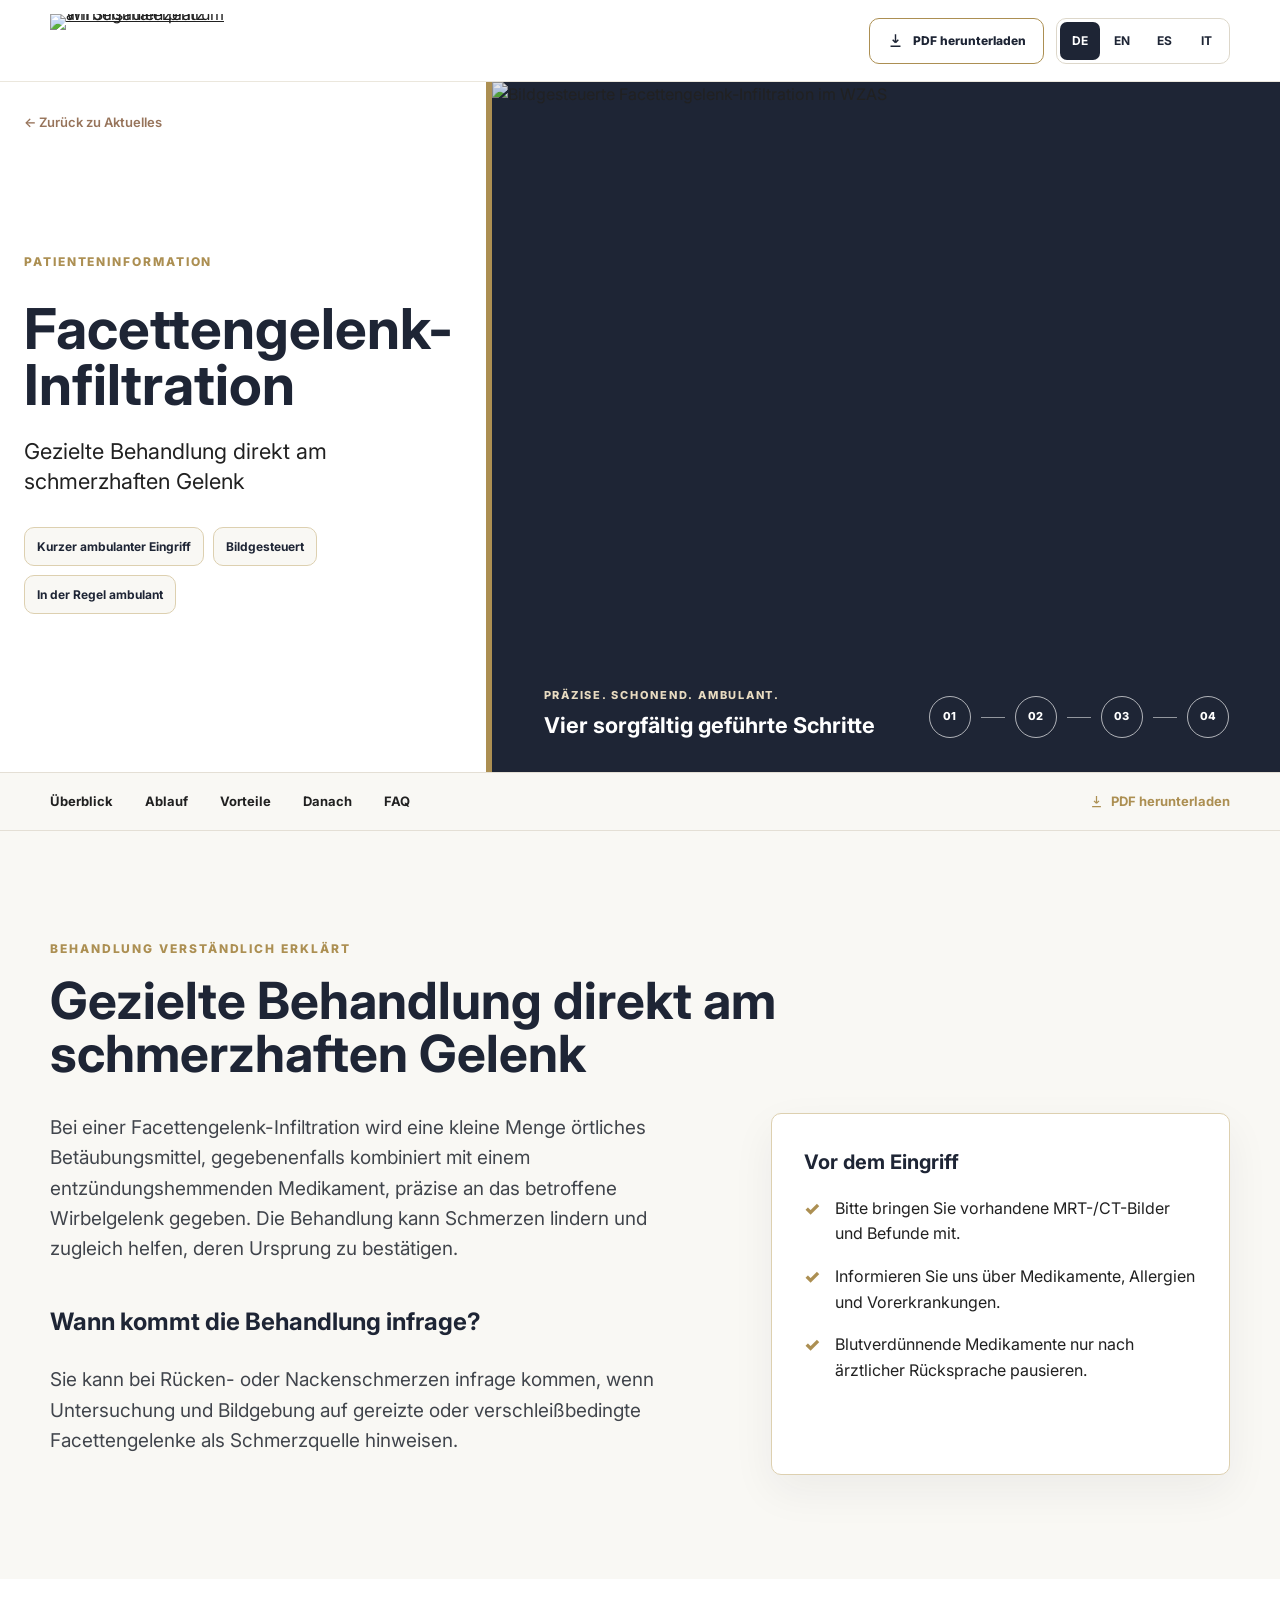
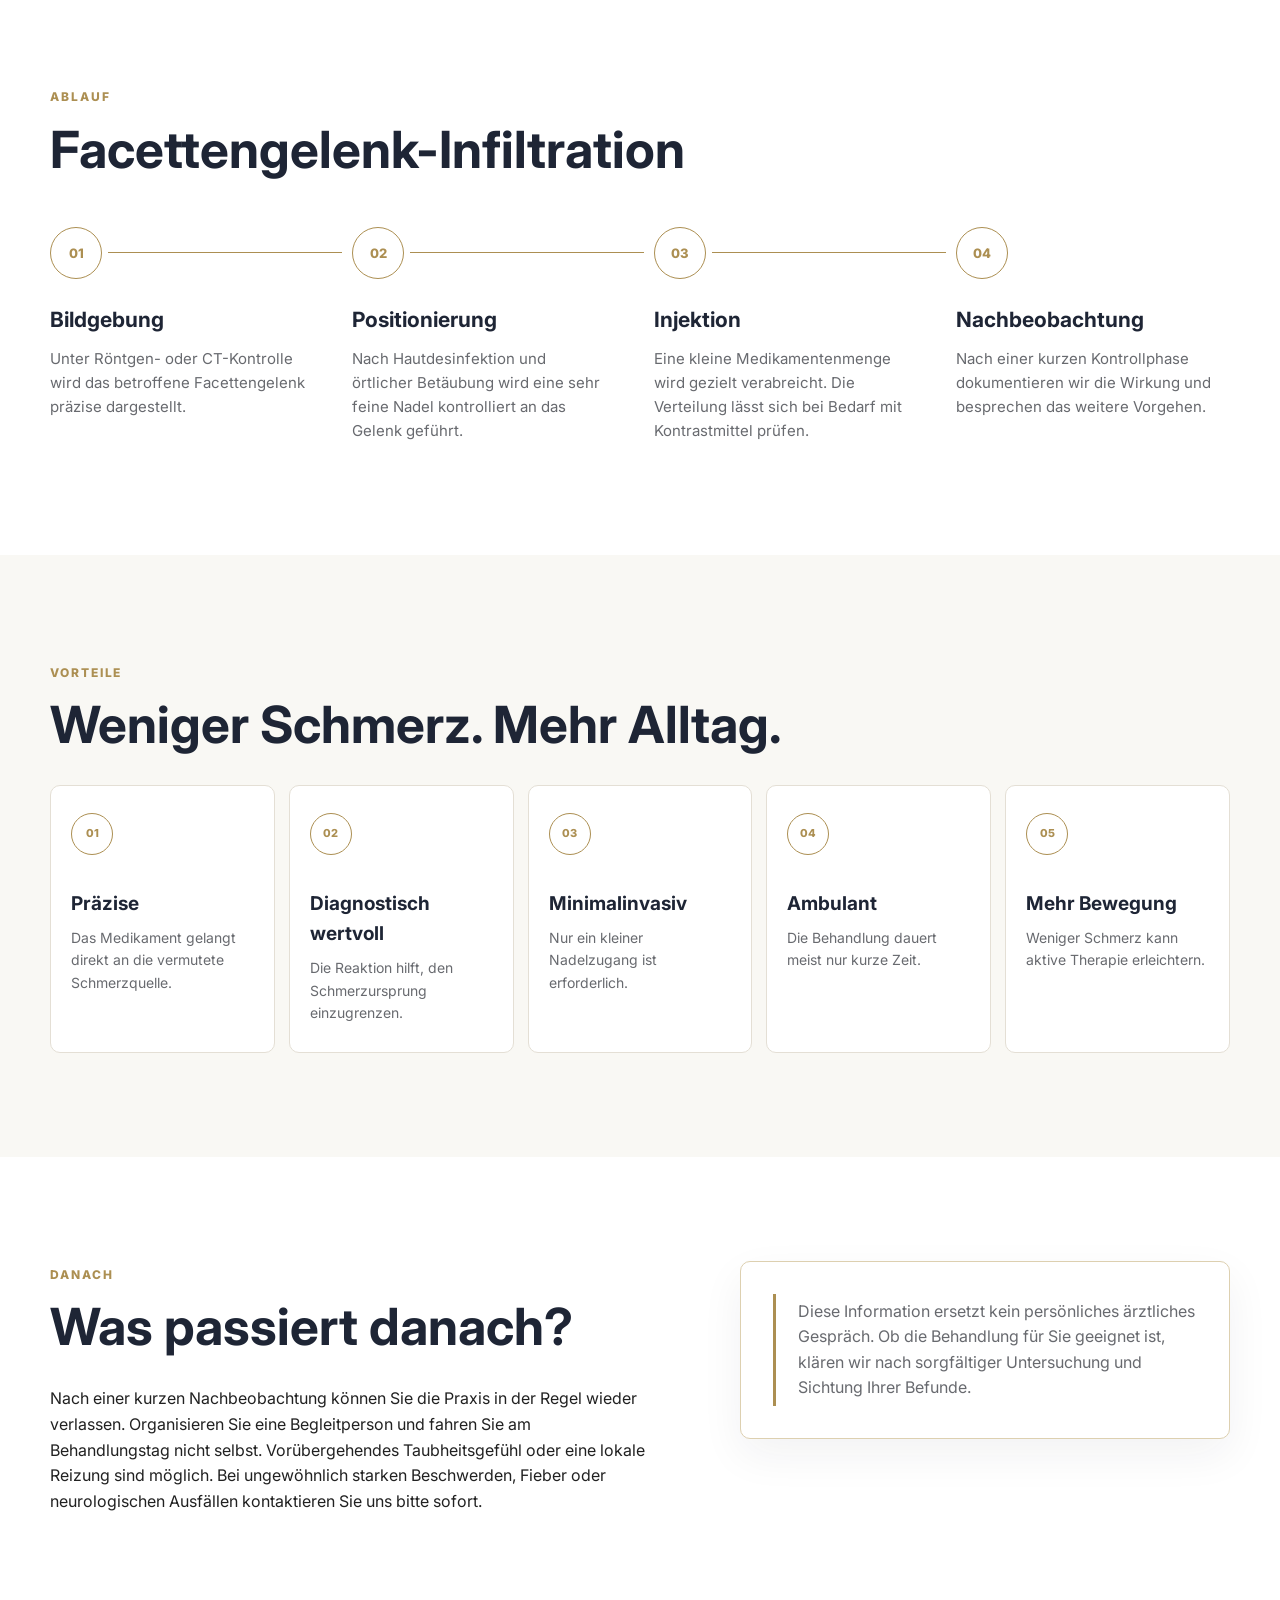
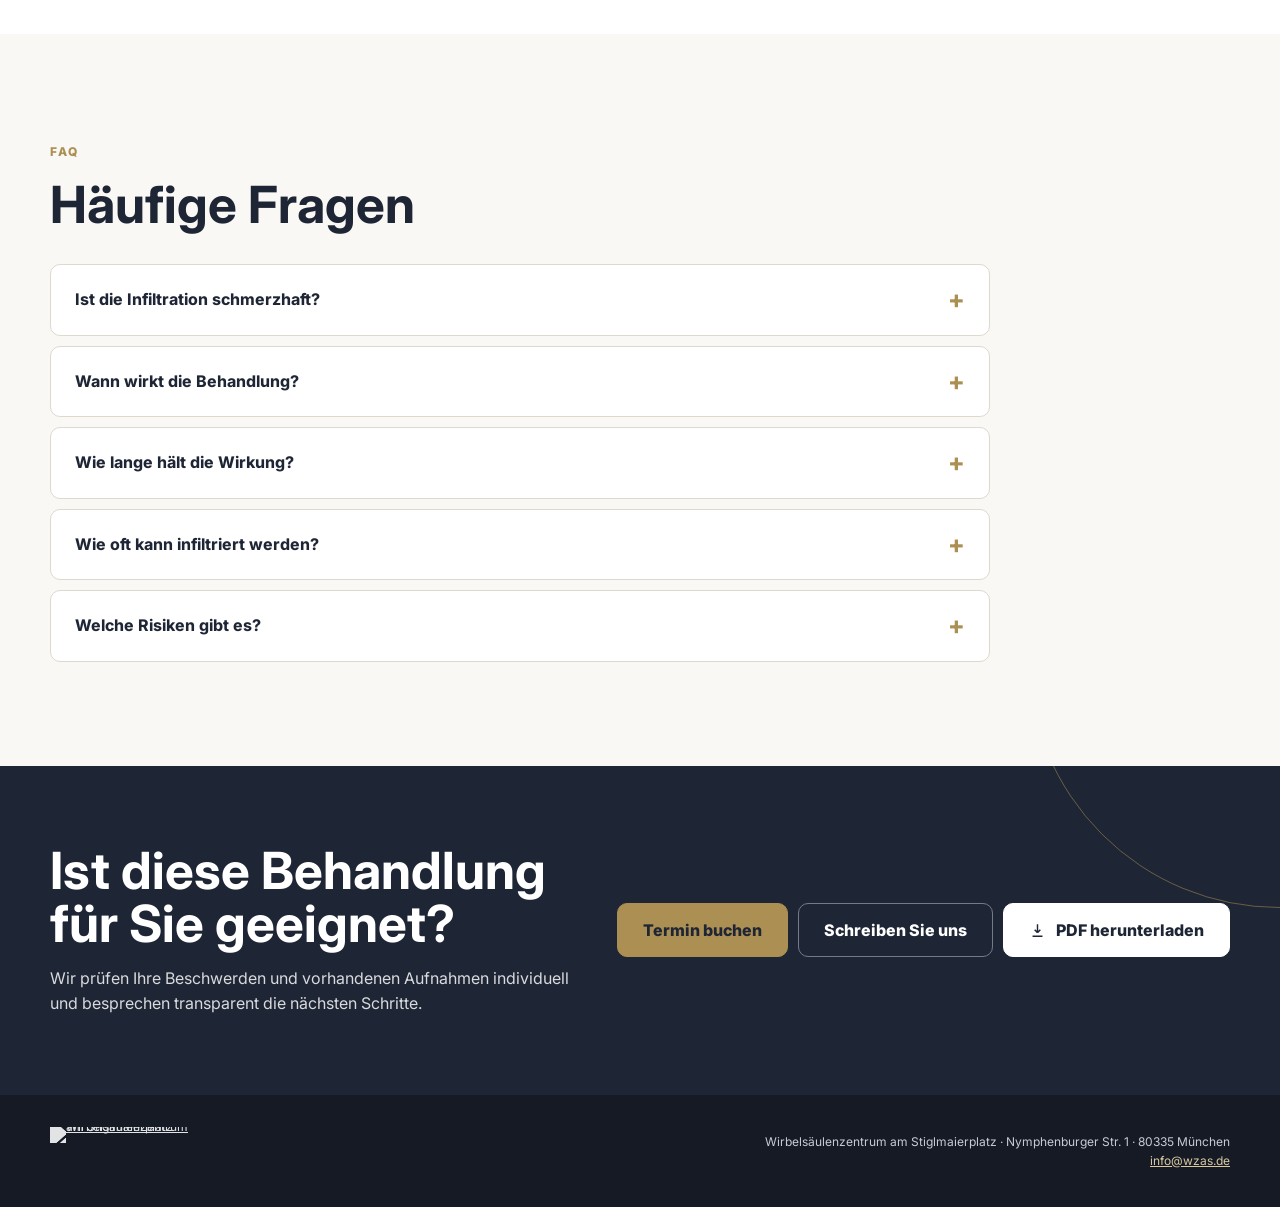
==== commit 9e7d870e: "Changes Co-authored-by: yuribethmolina-cmd <274023216+yuribethmolina-cmd@users.noreply.github.com>" ====
--- a/public/facettengelenk-infiltration.html
+++ b/public/facettengelenk-infiltration.html
@@ -1,7 +1,7 @@
 <!doctype html><html lang="de"><head><meta charset="utf-8"><meta name="viewport" content="width=device-width,initial-scale=1"><meta name="robots" content="noindex,nofollow"><title id="doc-title"></title><meta name="description" id="doc-description" content=""><meta property="og:type" content="article"><meta property="og:title" id="og-title" content=""><meta property="og:description" id="og-description" content=""><link rel="preconnect" href="https://fonts.googleapis.com"><link rel="preconnect" href="https://fonts.gstatic.com" crossorigin><link href="https://fonts.googleapis.com/css2?family=Inter:wght@400;600;700;800&display=swap" rel="stylesheet"><style>
 :root{--navy:#1E2535;--gold:#AC8F52;--warm:#F9F8F4;--rose:#97745B;--ink:#212121;--muted:#686A6F;--line:#DDD0B0;--white:#fff;--r:10px}
 *{box-sizing:border-box}html{scroll-behavior:smooth}body{margin:0;background:var(--warm);color:var(--ink);font-family:Inter,Arial,sans-serif;line-height:1.6}a{color:inherit}.wrap{width:min(1180px,calc(100% - 48px));margin:auto}.top{height:82px;background:rgba(255,255,255,.97);border-bottom:1px solid #ebe7dd;display:flex;align-items:center;position:relative;z-index:10}.top .wrap{display:flex;align-items:center;justify-content:space-between;gap:24px}.brand{display:block;line-height:0}.brand img{display:block;width:180px;height:54px;object-fit:contain;object-position:left center}.top-actions{display:flex;align-items:center;gap:12px}.langs{display:flex;border:1px solid #ddd7ca;border-radius:var(--r);padding:3px;gap:2px}.langs button{border:0;background:transparent;color:var(--navy);min-width:40px;height:38px;border-radius:7px;font:700 12px Inter;cursor:pointer}.langs button[aria-pressed=true]{background:var(--navy);color:var(--white)}.pdf-top{display:inline-flex;align-items:center;gap:9px;height:46px;padding:0 17px;border:1px solid var(--gold);border-radius:var(--r);color:var(--navy);text-decoration:none;font-size:12px;font-weight:800}.pdf-top svg,.button svg{width:17px;height:17px;flex:none}
-.hero{position:relative;background:var(--white);overflow:hidden}.hero-grid{min-height:690px;display:grid;grid-template-columns:minmax(400px,.76fr) minmax(620px,1.24fr);position:relative}.hero-copy{padding:70px 54px 70px max(24px,calc((100vw - 1280px)/2));display:flex;flex-direction:column;justify-content:center;position:relative;z-index:2}.back{position:absolute;top:30px;color:var(--rose);text-decoration:none;font-size:13px;font-weight:600}.eyebrow,.kicker{color:var(--gold);text-transform:uppercase;font-size:12px;font-weight:800;letter-spacing:.16em}.hero h1{font-size:clamp(45px,4.4vw,68px);line-height:1;letter-spacing:0;margin:18px 0 22px;max-width:680px;overflow-wrap:anywhere;color:var(--navy)}.lead{font-size:clamp(19px,1.7vw,24px);line-height:1.4;color:var(--ink);max-width:610px;margin:0}.facts{display:flex;flex-wrap:wrap;gap:9px;margin-top:30px}.fact{font-size:12px;border:1px solid var(--line);background:var(--warm);padding:9px 12px;border-radius:var(--r);color:var(--navy);font-weight:700}.hero-media{min-height:690px;position:relative;overflow:hidden;background:var(--navy);border-left:6px solid var(--gold)}.hero-media:after{content:'';position:absolute;inset:0;background:linear-gradient(90deg,rgba(30,37,53,.12),transparent 18%),linear-gradient(0deg,rgba(30,37,53,.72) 0%,transparent 33%);pointer-events:none}.hero-media img{width:100%;height:100%;object-fit:cover;object-position:center;transition:transform .8s ease}.hero:hover .hero-media img{transform:scale(1.018)}.hero-caption{position:absolute;z-index:2;left:clamp(24px,4vw,56px);right:clamp(24px,4vw,56px);bottom:34px;color:var(--white);display:flex;align-items:flex-end;justify-content:space-between;gap:24px}.hero-caption strong{display:block;font-size:clamp(18px,1.7vw,25px);line-height:1.15;max-width:420px}.hero-caption span{display:block;color:#E8DBC1;font-size:11px;font-weight:800;text-transform:uppercase;letter-spacing:.16em;margin-bottom:8px}.procedure-markers{display:flex;align-items:center;gap:10px;flex:none}.procedure-markers i{display:grid;place-items:center;width:42px;height:42px;border:1px solid rgba(255,255,255,.65);border-radius:50%;font-style:normal;font-size:11px;font-weight:800}.procedure-markers b{width:24px;border-top:1px solid rgba(255,255,255,.52)}
+.hero{position:relative;background:var(--white);overflow:hidden}.hero-grid{min-height:690px;display:grid;grid-template-columns:minmax(400px,.76fr) minmax(620px,1.24fr);position:relative}.hero-copy{padding:70px 54px 70px max(24px,calc((100vw - 1280px)/2));display:flex;flex-direction:column;justify-content:center;position:relative;z-index:2}.back{position:absolute;top:30px;color:var(--rose);text-decoration:none;font-size:13px;font-weight:600}.eyebrow,.kicker{color:var(--gold);text-transform:uppercase;font-size:12px;font-weight:800;letter-spacing:.16em}.hero h1{font-size:clamp(45px,4.4vw,68px);line-height:1;letter-spacing:0;margin:18px 0 22px;max-width:680px;overflow-wrap:normal;word-break:normal;hyphens:auto;color:var(--navy)}.lead{font-size:clamp(19px,1.7vw,24px);line-height:1.4;color:var(--ink);max-width:610px;margin:0}.facts{display:flex;flex-wrap:wrap;gap:9px;margin-top:30px}.fact{font-size:12px;border:1px solid var(--line);background:var(--warm);padding:9px 12px;border-radius:var(--r);color:var(--navy);font-weight:700}.hero-media{min-height:690px;position:relative;overflow:hidden;background:var(--navy);border-left:6px solid var(--gold)}.hero-media:after{content:'';position:absolute;inset:0;background:linear-gradient(90deg,rgba(30,37,53,.12),transparent 18%),linear-gradient(0deg,rgba(30,37,53,.72) 0%,transparent 33%);pointer-events:none}.hero-media img{width:100%;height:100%;object-fit:cover;object-position:center;transition:transform .8s ease}.hero:hover .hero-media img{transform:scale(1.018)}.hero-caption{position:absolute;z-index:2;left:clamp(24px,4vw,56px);right:clamp(24px,4vw,56px);bottom:34px;color:var(--white);display:flex;align-items:flex-end;justify-content:space-between;gap:24px}.hero-caption strong{display:block;font-size:clamp(18px,1.7vw,25px);line-height:1.15;max-width:420px}.hero-caption span{display:block;color:#E8DBC1;font-size:11px;font-weight:800;text-transform:uppercase;letter-spacing:.16em;margin-bottom:8px}.procedure-markers{display:flex;align-items:center;gap:10px;flex:none}.procedure-markers i{display:grid;place-items:center;width:42px;height:42px;border:1px solid rgba(255,255,255,.65);border-radius:50%;font-style:normal;font-size:11px;font-weight:800}.procedure-markers b{width:24px;border-top:1px solid rgba(255,255,255,.52)}
 .anchorbar{position:sticky;top:0;z-index:8;background:rgba(249,248,244,.96);border-block:1px solid #e4dfd5;backdrop-filter:blur(12px)}.anchorbar .wrap{display:flex;align-items:center;gap:32px;overflow:auto;scrollbar-width:none}.anchorbar a{white-space:nowrap;text-decoration:none;padding:18px 0 15px;font-size:13px;font-weight:700;border-bottom:3px solid transparent}.anchorbar a:hover{border-color:var(--gold)}.anchor-download{margin-left:auto!important;color:var(--gold)!important;display:flex;gap:7px;align-items:center}.anchor-download svg{width:15px}
 .section{padding:104px 0;scroll-margin-top:68px}.section.alt{background:var(--white)}.section h2{font-size:clamp(36px,4vw,58px);line-height:1.02;letter-spacing:0;margin:14px 0 34px;color:var(--navy);max-width:900px}.intro-grid{display:grid;grid-template-columns:1.15fr .85fr;gap:100px}.intro-grid p{font-size:19px;color:#41454c;margin-top:0}.intro-grid h3{font-size:24px;color:var(--navy);margin-top:38px}.panel{background:var(--white);border:1px solid var(--line);border-radius:var(--r);padding:32px;box-shadow:0 16px 44px rgba(30,37,53,.06)}.panel h3{margin:0 0 18px;font-size:20px}.clean-list{margin:0;padding:0;list-style:none;display:grid;gap:17px}.clean-list li{position:relative;padding-left:31px}.clean-list li:before{content:'✓';position:absolute;left:0;top:-1px;color:var(--gold);font-weight:900;font-size:18px}.steps{display:grid;grid-template-columns:repeat(4,1fr);gap:28px;margin-top:52px;counter-reset:step}.step{position:relative;padding:76px 18px 8px 0}.step:not(:last-child):after{content:'';position:absolute;top:25px;left:58px;right:-18px;border-top:1px solid var(--gold)}.num{position:absolute;top:0;left:0;width:52px;height:52px;border:1px solid var(--gold);border-radius:50%;display:grid;place-items:center;font-size:13px;font-weight:800;color:var(--gold);background:var(--white);z-index:1}.step h3{font-size:21px;color:var(--navy);margin:0 0 10px}.step p{color:var(--muted);font-size:15px;margin:0}.benefit-grid{display:grid;grid-template-columns:repeat(5,1fr);gap:14px}.benefit{background:var(--white);border:1px solid #e4dfd5;border-radius:var(--r);padding:27px 20px;min-height:224px;transition:transform .3s ease,box-shadow .3s ease}.benefit:hover{transform:translateY(-4px);box-shadow:0 18px 38px rgba(30,37,53,.08)}.benefit span{display:grid;place-items:center;width:42px;height:42px;border:1px solid var(--gold);border-radius:50%;color:var(--gold);font-size:11px;font-weight:800;margin-bottom:34px}.benefit h3{font-size:19px;color:var(--navy);margin:0 0 8px}.benefit p{font-size:14px;color:var(--muted);margin:0}.after-grid{display:grid;grid-template-columns:1.1fr .9fr;gap:90px;align-items:start}.note{border-left:3px solid var(--gold);padding:5px 0 5px 22px;color:var(--muted);margin:0}.faqs{display:grid;gap:10px;max-width:940px}.faqs details{background:var(--white);border:1px solid #ded9cf;border-radius:var(--r);padding:0 24px}.faqs summary{cursor:pointer;font-weight:750;padding:22px 40px 22px 0;list-style:none;position:relative;color:var(--navy)}.faqs summary:after{content:'+';position:absolute;right:0;color:var(--gold);font-size:25px;top:14px}.faqs details[open] summary:after{content:'−'}.faqs details p{margin:0;padding:0 40px 22px 0;color:var(--muted)}.cta{background:var(--navy);color:var(--white);padding:78px 0;position:relative;overflow:hidden}.cta:after{content:'';position:absolute;width:500px;height:500px;border:1px solid rgba(172,143,82,.55);border-radius:50%;right:-250px;top:-360px}.cta .wrap{display:flex;justify-content:space-between;align-items:center;gap:44px;position:relative;z-index:1}.cta h2{font-size:clamp(34px,4vw,52px);line-height:1.04;margin:0 0 15px;max-width:720px}.cta p{color:#d9dadd;margin:0;max-width:680px}.actions{display:flex;gap:10px;flex-shrink:0;flex-wrap:wrap}.button{display:inline-flex;align-items:center;justify-content:center;gap:10px;min-height:54px;padding:0 25px;border-radius:var(--r);text-decoration:none;font-weight:800;background:var(--gold);color:var(--navy);border:1px solid var(--gold)}.button.secondary{background:transparent;color:var(--white);border-color:#747b88}.button.pdf{background:var(--white);border-color:var(--white);color:var(--navy)}.footer{background:#151A25;color:#c8cbd1;padding:32px 0;font-size:12px}.footer .wrap{display:flex;align-items:center;justify-content:space-between;gap:20px}.footer img{width:150px;height:48px;object-fit:contain;filter:brightness(0) invert(1);opacity:.88}.footer-copy{text-align:right}.footer a{color:#dac99f}
 @media(max-width:1000px){.hero-grid{grid-template-columns:1fr}.hero-copy{padding:54px 34px 48px;order:2}.hero-media{min-height:520px;order:1;border-left:0;border-bottom:5px solid var(--gold)}.hero-media:after{background:linear-gradient(0deg,rgba(30,37,53,.76) 0%,transparent 40%)}.intro-grid,.after-grid{grid-template-columns:1fr;gap:36px}.steps{grid-template-columns:1fr 1fr}.step:nth-child(2):after{display:none}.benefit-grid{grid-template-columns:repeat(2,1fr)}.benefit:last-child{grid-column:1/-1}.cta .wrap{align-items:flex-start;flex-direction:column}.pdf-top span{display:none}}
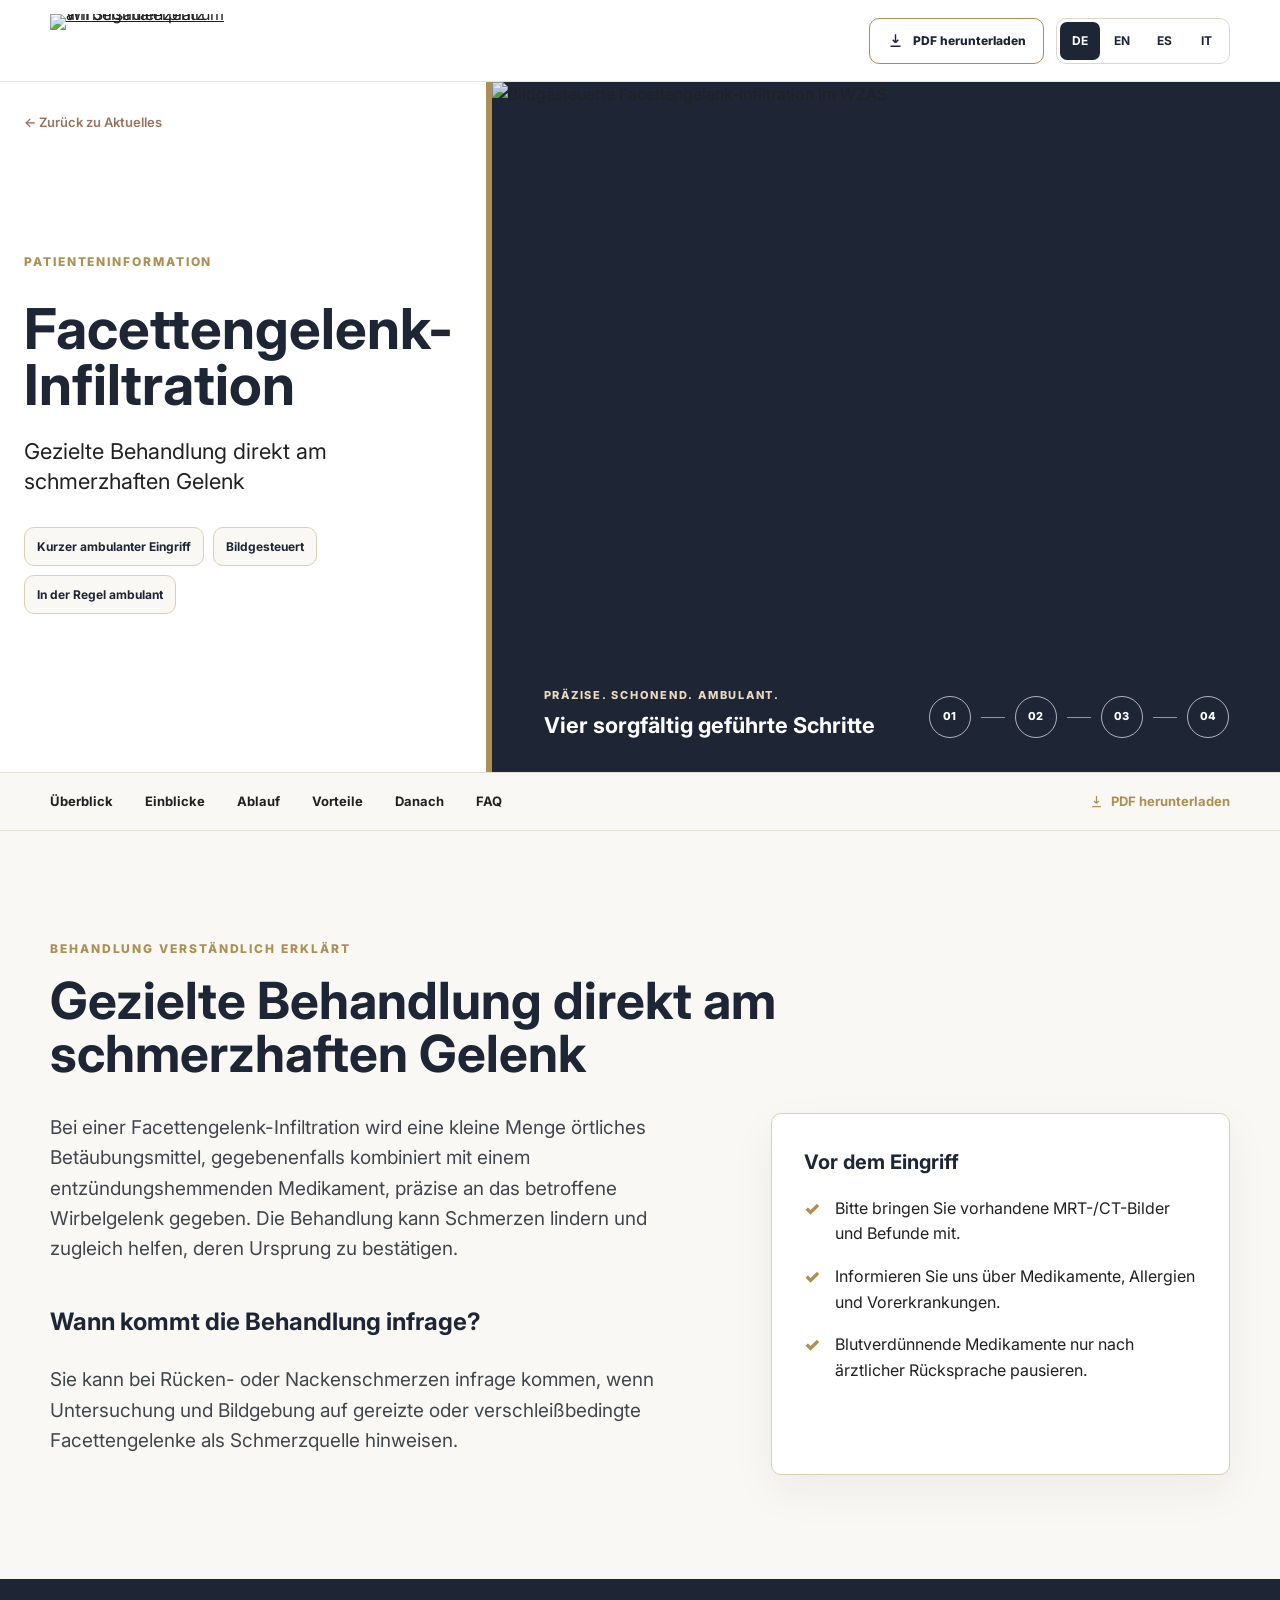
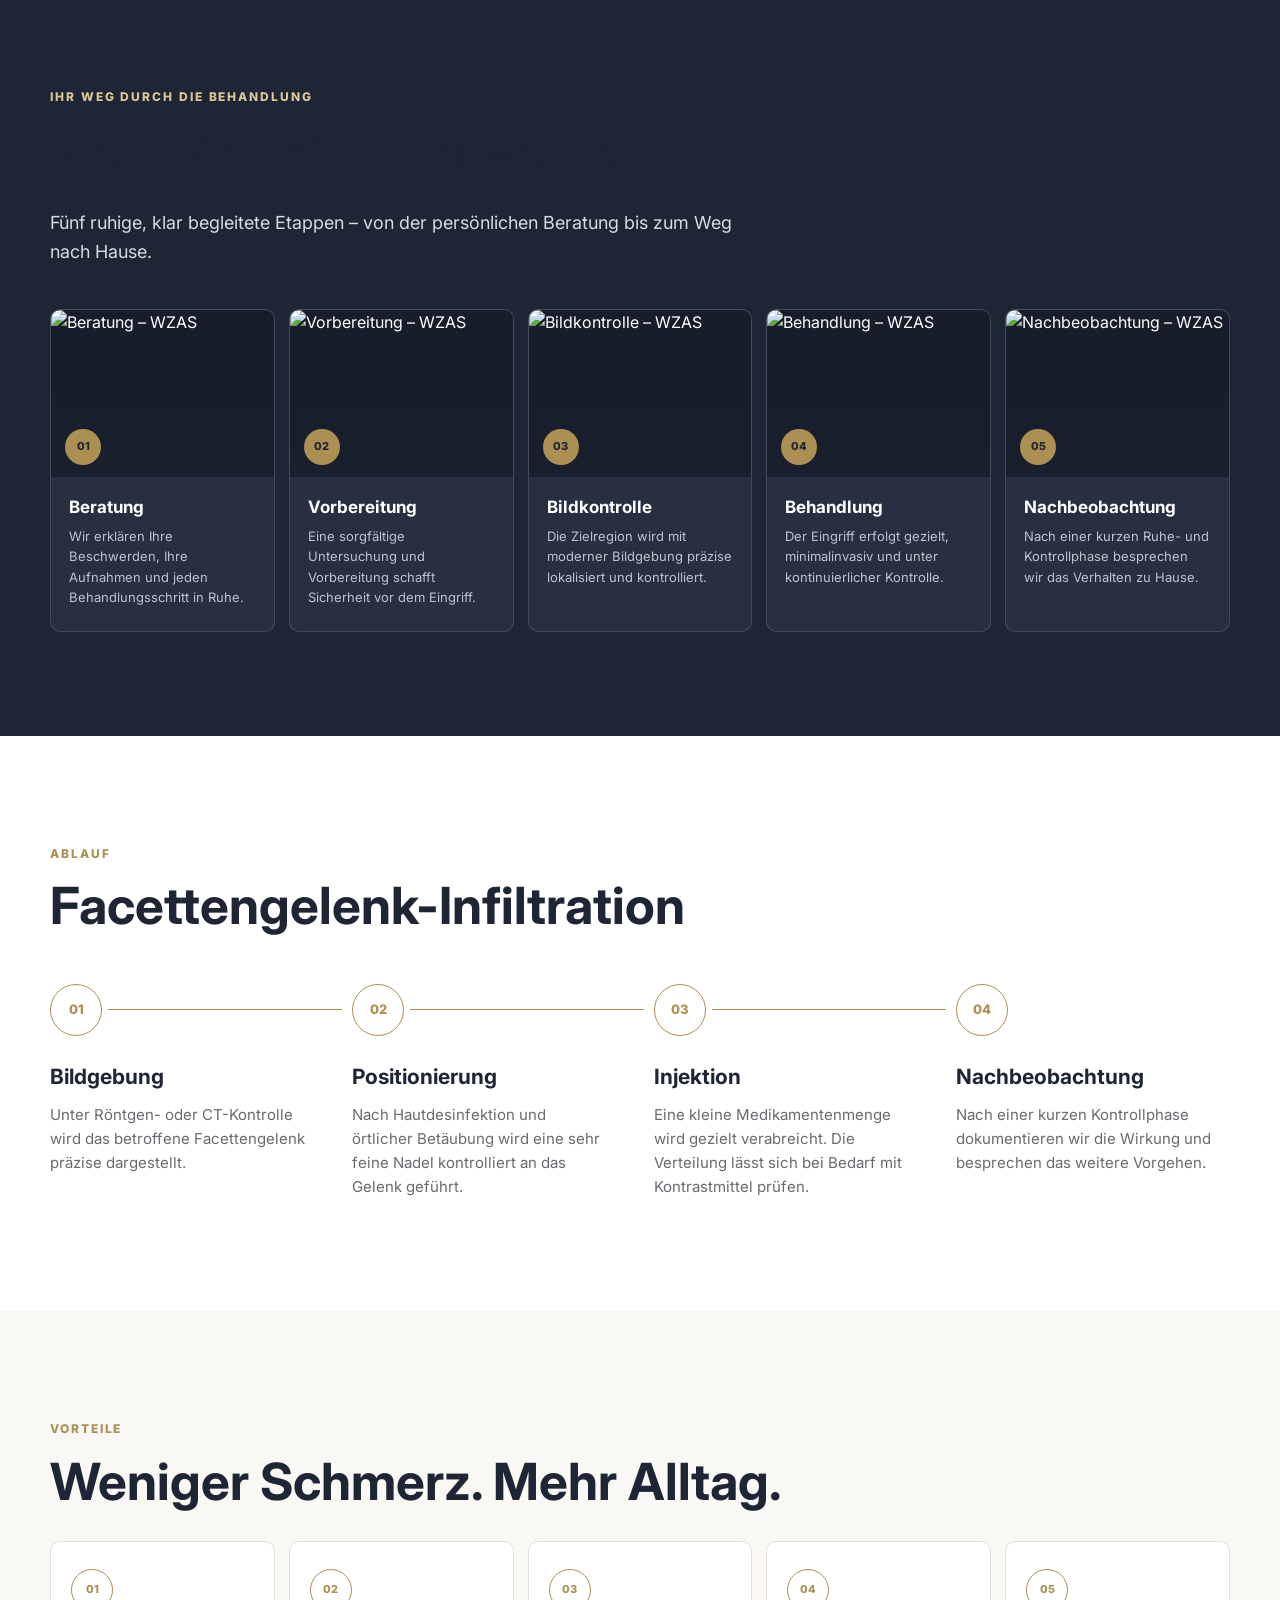
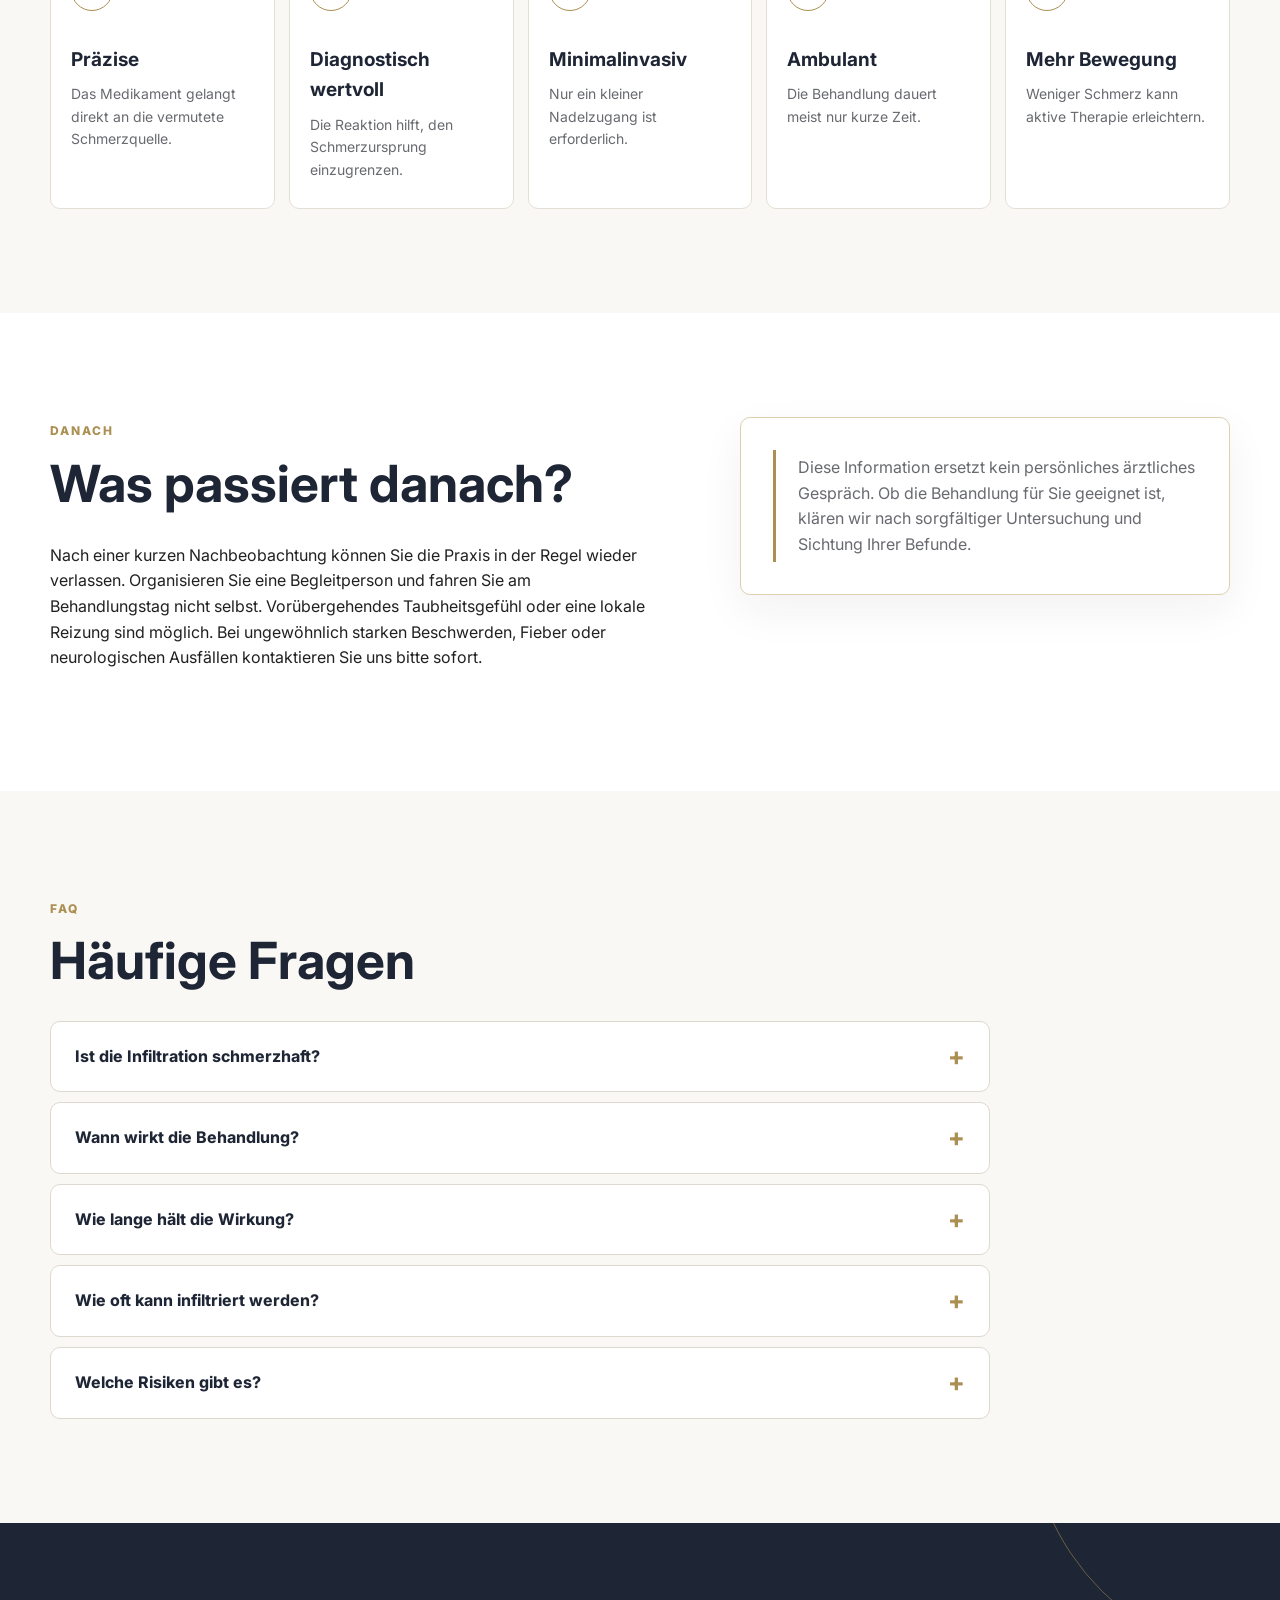
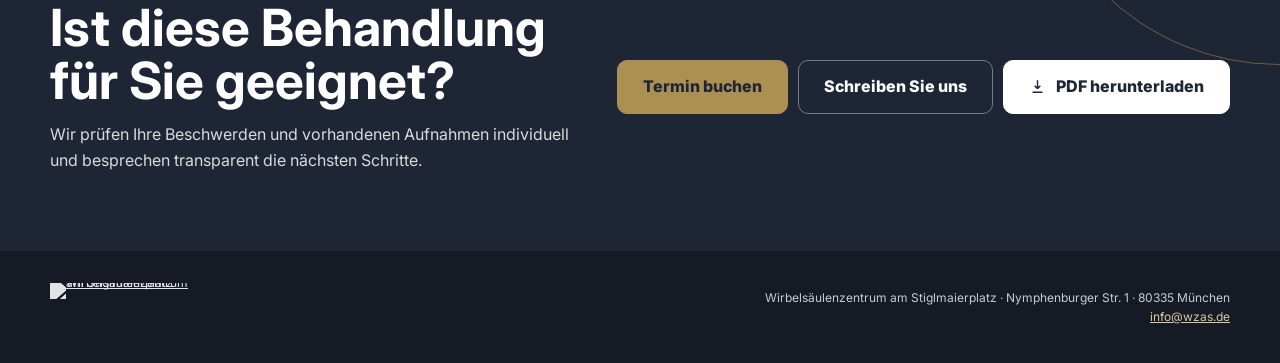
==== commit c451e490: "Changes Co-authored-by: yuribethmolina-cmd <274023216+yuribethmolina-cmd@users.noreply.github.com>" ====
--- a/public/facettengelenk-infiltration.html
+++ b/public/facettengelenk-infiltration.html
@@ -2,20 +2,20 @@
 :root{--navy:#1E2535;--gold:#AC8F52;--warm:#F9F8F4;--rose:#97745B;--ink:#212121;--muted:#686A6F;--line:#DDD0B0;--white:#fff;--r:10px}
 *{box-sizing:border-box}html{scroll-behavior:smooth}body{margin:0;background:var(--warm);color:var(--ink);font-family:Inter,Arial,sans-serif;line-height:1.6}a{color:inherit}.wrap{width:min(1180px,calc(100% - 48px));margin:auto}.top{height:82px;background:rgba(255,255,255,.97);border-bottom:1px solid #ebe7dd;display:flex;align-items:center;position:relative;z-index:10}.top .wrap{display:flex;align-items:center;justify-content:space-between;gap:24px}.brand{display:block;line-height:0}.brand img{display:block;width:180px;height:54px;object-fit:contain;object-position:left center}.top-actions{display:flex;align-items:center;gap:12px}.langs{display:flex;border:1px solid #ddd7ca;border-radius:var(--r);padding:3px;gap:2px}.langs button{border:0;background:transparent;color:var(--navy);min-width:40px;height:38px;border-radius:7px;font:700 12px Inter;cursor:pointer}.langs button[aria-pressed=true]{background:var(--navy);color:var(--white)}.pdf-top{display:inline-flex;align-items:center;gap:9px;height:46px;padding:0 17px;border:1px solid var(--gold);border-radius:var(--r);color:var(--navy);text-decoration:none;font-size:12px;font-weight:800}.pdf-top svg,.button svg{width:17px;height:17px;flex:none}
 .hero{position:relative;background:var(--white);overflow:hidden}.hero-grid{min-height:690px;display:grid;grid-template-columns:minmax(400px,.76fr) minmax(620px,1.24fr);position:relative}.hero-copy{padding:70px 54px 70px max(24px,calc((100vw - 1280px)/2));display:flex;flex-direction:column;justify-content:center;position:relative;z-index:2}.back{position:absolute;top:30px;color:var(--rose);text-decoration:none;font-size:13px;font-weight:600}.eyebrow,.kicker{color:var(--gold);text-transform:uppercase;font-size:12px;font-weight:800;letter-spacing:.16em}.hero h1{font-size:clamp(45px,4.4vw,68px);line-height:1;letter-spacing:0;margin:18px 0 22px;max-width:680px;overflow-wrap:normal;word-break:normal;hyphens:auto;color:var(--navy)}.lead{font-size:clamp(19px,1.7vw,24px);line-height:1.4;color:var(--ink);max-width:610px;margin:0}.facts{display:flex;flex-wrap:wrap;gap:9px;margin-top:30px}.fact{font-size:12px;border:1px solid var(--line);background:var(--warm);padding:9px 12px;border-radius:var(--r);color:var(--navy);font-weight:700}.hero-media{min-height:690px;position:relative;overflow:hidden;background:var(--navy);border-left:6px solid var(--gold)}.hero-media:after{content:'';position:absolute;inset:0;background:linear-gradient(90deg,rgba(30,37,53,.12),transparent 18%),linear-gradient(0deg,rgba(30,37,53,.72) 0%,transparent 33%);pointer-events:none}.hero-media img{width:100%;height:100%;object-fit:cover;object-position:center;transition:transform .8s ease}.hero:hover .hero-media img{transform:scale(1.018)}.hero-caption{position:absolute;z-index:2;left:clamp(24px,4vw,56px);right:clamp(24px,4vw,56px);bottom:34px;color:var(--white);display:flex;align-items:flex-end;justify-content:space-between;gap:24px}.hero-caption strong{display:block;font-size:clamp(18px,1.7vw,25px);line-height:1.15;max-width:420px}.hero-caption span{display:block;color:#E8DBC1;font-size:11px;font-weight:800;text-transform:uppercase;letter-spacing:.16em;margin-bottom:8px}.procedure-markers{display:flex;align-items:center;gap:10px;flex:none}.procedure-markers i{display:grid;place-items:center;width:42px;height:42px;border:1px solid rgba(255,255,255,.65);border-radius:50%;font-style:normal;font-size:11px;font-weight:800}.procedure-markers b{width:24px;border-top:1px solid rgba(255,255,255,.52)}
-.anchorbar{position:sticky;top:0;z-index:8;background:rgba(249,248,244,.96);border-block:1px solid #e4dfd5;backdrop-filter:blur(12px)}.anchorbar .wrap{display:flex;align-items:center;gap:32px;overflow:auto;scrollbar-width:none}.anchorbar a{white-space:nowrap;text-decoration:none;padding:18px 0 15px;font-size:13px;font-weight:700;border-bottom:3px solid transparent}.anchorbar a:hover{border-color:var(--gold)}.anchor-download{margin-left:auto!important;color:var(--gold)!important;display:flex;gap:7px;align-items:center}.anchor-download svg{width:15px}
+.journey-section{background:var(--navy);color:var(--white);overflow:hidden}.journey-section .kicker{color:#D9C796}.journey-section h2{color:var(--white);margin-bottom:18px}.journey-lead{color:#D8DBE1;font-size:18px;max-width:720px;margin:0 0 42px}.journey-grid{display:grid;grid-template-columns:repeat(5,minmax(0,1fr));gap:14px}.journey-card{min-width:0;background:#272F41;border:1px solid rgba(255,255,255,.13);border-radius:var(--r);overflow:hidden}.journey-image{position:relative;aspect-ratio:4/3;overflow:hidden;background:#171D2A}.journey-image:after{content:'';position:absolute;inset:0;background:linear-gradient(0deg,rgba(30,37,53,.32),transparent 55%)}.journey-image img{display:block;width:100%;height:100%;object-fit:cover;transition:transform .5s ease}.journey-card:hover img{transform:scale(1.035)}.journey-card:nth-child(1) img{object-position:56% center}.journey-card:nth-child(2) img{object-position:center}.journey-card:nth-child(3) img{object-position:42% center}.journey-card:nth-child(4) img{object-position:center}.journey-card:nth-child(5) img{object-position:48% center}.journey-number{position:absolute;left:14px;bottom:12px;z-index:1;width:36px;height:36px;border-radius:50%;display:grid;place-items:center;background:var(--gold);color:var(--navy);font-size:11px;font-weight:800}.journey-copy{padding:20px 18px 24px}.journey-copy h3{font-size:17px;line-height:1.2;margin:0 0 9px;color:var(--white)}.journey-copy p{font-size:13px;line-height:1.55;color:#BEC3CD;margin:0}.swipe-hint{display:none;color:#D9C796;font-size:12px;font-weight:800;text-transform:uppercase;letter-spacing:.12em;margin:0 0 18px}.anchorbar{position:sticky;top:0;z-index:8;background:rgba(249,248,244,.96);border-block:1px solid #e4dfd5;backdrop-filter:blur(12px)}.anchorbar .wrap{display:flex;align-items:center;gap:32px;overflow:auto;scrollbar-width:none}.anchorbar a{white-space:nowrap;text-decoration:none;padding:18px 0 15px;font-size:13px;font-weight:700;border-bottom:3px solid transparent}.anchorbar a:hover{border-color:var(--gold)}.anchor-download{margin-left:auto!important;color:var(--gold)!important;display:flex;gap:7px;align-items:center}.anchor-download svg{width:15px}
 .section{padding:104px 0;scroll-margin-top:68px}.section.alt{background:var(--white)}.section h2{font-size:clamp(36px,4vw,58px);line-height:1.02;letter-spacing:0;margin:14px 0 34px;color:var(--navy);max-width:900px}.intro-grid{display:grid;grid-template-columns:1.15fr .85fr;gap:100px}.intro-grid p{font-size:19px;color:#41454c;margin-top:0}.intro-grid h3{font-size:24px;color:var(--navy);margin-top:38px}.panel{background:var(--white);border:1px solid var(--line);border-radius:var(--r);padding:32px;box-shadow:0 16px 44px rgba(30,37,53,.06)}.panel h3{margin:0 0 18px;font-size:20px}.clean-list{margin:0;padding:0;list-style:none;display:grid;gap:17px}.clean-list li{position:relative;padding-left:31px}.clean-list li:before{content:'✓';position:absolute;left:0;top:-1px;color:var(--gold);font-weight:900;font-size:18px}.steps{display:grid;grid-template-columns:repeat(4,1fr);gap:28px;margin-top:52px;counter-reset:step}.step{position:relative;padding:76px 18px 8px 0}.step:not(:last-child):after{content:'';position:absolute;top:25px;left:58px;right:-18px;border-top:1px solid var(--gold)}.num{position:absolute;top:0;left:0;width:52px;height:52px;border:1px solid var(--gold);border-radius:50%;display:grid;place-items:center;font-size:13px;font-weight:800;color:var(--gold);background:var(--white);z-index:1}.step h3{font-size:21px;color:var(--navy);margin:0 0 10px}.step p{color:var(--muted);font-size:15px;margin:0}.benefit-grid{display:grid;grid-template-columns:repeat(5,1fr);gap:14px}.benefit{background:var(--white);border:1px solid #e4dfd5;border-radius:var(--r);padding:27px 20px;min-height:224px;transition:transform .3s ease,box-shadow .3s ease}.benefit:hover{transform:translateY(-4px);box-shadow:0 18px 38px rgba(30,37,53,.08)}.benefit span{display:grid;place-items:center;width:42px;height:42px;border:1px solid var(--gold);border-radius:50%;color:var(--gold);font-size:11px;font-weight:800;margin-bottom:34px}.benefit h3{font-size:19px;color:var(--navy);margin:0 0 8px}.benefit p{font-size:14px;color:var(--muted);margin:0}.after-grid{display:grid;grid-template-columns:1.1fr .9fr;gap:90px;align-items:start}.note{border-left:3px solid var(--gold);padding:5px 0 5px 22px;color:var(--muted);margin:0}.faqs{display:grid;gap:10px;max-width:940px}.faqs details{background:var(--white);border:1px solid #ded9cf;border-radius:var(--r);padding:0 24px}.faqs summary{cursor:pointer;font-weight:750;padding:22px 40px 22px 0;list-style:none;position:relative;color:var(--navy)}.faqs summary:after{content:'+';position:absolute;right:0;color:var(--gold);font-size:25px;top:14px}.faqs details[open] summary:after{content:'−'}.faqs details p{margin:0;padding:0 40px 22px 0;color:var(--muted)}.cta{background:var(--navy);color:var(--white);padding:78px 0;position:relative;overflow:hidden}.cta:after{content:'';position:absolute;width:500px;height:500px;border:1px solid rgba(172,143,82,.55);border-radius:50%;right:-250px;top:-360px}.cta .wrap{display:flex;justify-content:space-between;align-items:center;gap:44px;position:relative;z-index:1}.cta h2{font-size:clamp(34px,4vw,52px);line-height:1.04;margin:0 0 15px;max-width:720px}.cta p{color:#d9dadd;margin:0;max-width:680px}.actions{display:flex;gap:10px;flex-shrink:0;flex-wrap:wrap}.button{display:inline-flex;align-items:center;justify-content:center;gap:10px;min-height:54px;padding:0 25px;border-radius:var(--r);text-decoration:none;font-weight:800;background:var(--gold);color:var(--navy);border:1px solid var(--gold)}.button.secondary{background:transparent;color:var(--white);border-color:#747b88}.button.pdf{background:var(--white);border-color:var(--white);color:var(--navy)}.footer{background:#151A25;color:#c8cbd1;padding:32px 0;font-size:12px}.footer .wrap{display:flex;align-items:center;justify-content:space-between;gap:20px}.footer img{width:150px;height:48px;object-fit:contain;filter:brightness(0) invert(1);opacity:.88}.footer-copy{text-align:right}.footer a{color:#dac99f}
-@media(max-width:1000px){.hero-grid{grid-template-columns:1fr}.hero-copy{padding:54px 34px 48px;order:2}.hero-media{min-height:520px;order:1;border-left:0;border-bottom:5px solid var(--gold)}.hero-media:after{background:linear-gradient(0deg,rgba(30,37,53,.76) 0%,transparent 40%)}.intro-grid,.after-grid{grid-template-columns:1fr;gap:36px}.steps{grid-template-columns:1fr 1fr}.step:nth-child(2):after{display:none}.benefit-grid{grid-template-columns:repeat(2,1fr)}.benefit:last-child{grid-column:1/-1}.cta .wrap{align-items:flex-start;flex-direction:column}.pdf-top span{display:none}}
-@media(max-width:620px){.wrap{width:min(100% - 32px,1180px)}.top{height:70px}.brand img{width:128px;height:44px}.top-actions{gap:7px}.langs button{min-width:34px;height:36px}.pdf-top{height:43px;padding:0 12px}.hero-grid{min-height:0}.hero-copy{padding:58px 16px 38px}.back{top:20px}.eyebrow{margin-top:16px}.hero h1{font-size:clamp(36px,10.8vw,46px);line-height:1.02;margin-top:14px}.lead{font-size:18px}.facts{margin-top:24px}.hero-media{height:390px;min-height:390px}.hero-media img{object-position:40% center}.hero-media.thermo img{object-position:57% center}.hero-caption{left:20px;right:20px;bottom:20px;align-items:flex-end}.hero-caption strong{font-size:19px;max-width:230px}.procedure-markers{gap:6px}.procedure-markers i{width:31px;height:31px;font-size:9px}.procedure-markers b{display:none}.anchorbar .wrap{gap:23px}.anchorbar a{padding-block:16px 13px}.anchor-download{display:none}.section{padding:68px 0}.section h2{font-size:36px}.intro-grid p{font-size:17px}.panel{padding:24px}.steps,.benefit-grid{grid-template-columns:1fr}.step{display:grid;grid-template-columns:52px 1fr;column-gap:15px;padding:0 0 24px}.step:not(:last-child):after{display:none}.num{position:relative;grid-row:1/3}.step h3,.step p{grid-column:2}.benefit,.benefit:last-child{grid-column:auto;min-height:0}.benefit span{margin-bottom:18px}.actions{width:100%;flex-direction:column}.button{width:100%}.footer .wrap{flex-direction:column;align-items:flex-start}.footer-copy{text-align:left}.cta{padding:62px 0}}
+@media(max-width:1000px){.journey-grid{grid-template-columns:repeat(5,260px);overflow-x:auto;scroll-snap-type:x mandatory;scrollbar-width:none;padding-bottom:12px}.journey-grid::-webkit-scrollbar{display:none}.journey-card{scroll-snap-align:start}.swipe-hint{display:block}.hero-grid{grid-template-columns:1fr}.hero-copy{padding:54px 34px 48px;order:2}.hero-media{min-height:520px;order:1;border-left:0;border-bottom:5px solid var(--gold)}.hero-media:after{background:linear-gradient(0deg,rgba(30,37,53,.76) 0%,transparent 40%)}.intro-grid,.after-grid{grid-template-columns:1fr;gap:36px}.steps{grid-template-columns:1fr 1fr}.step:nth-child(2):after{display:none}.benefit-grid{grid-template-columns:repeat(2,1fr)}.benefit:last-child{grid-column:1/-1}.cta .wrap{align-items:flex-start;flex-direction:column}.pdf-top span{display:none}}
+@media(max-width:620px){.journey-section .wrap{width:100%}.journey-section .kicker,.journey-section h2,.journey-lead,.swipe-hint{margin-left:16px;margin-right:16px}.journey-section h2{font-size:36px}.journey-lead{font-size:16px;margin-bottom:26px}.journey-grid{grid-template-columns:repeat(5,82vw);gap:12px;padding:0 16px 10px;scroll-padding-left:16px}.journey-copy{padding:18px 17px 22px}.journey-copy h3{font-size:18px}.journey-copy p{font-size:14px}.wrap{width:min(100% - 32px,1180px)}.top{height:70px}.brand img{width:128px;height:44px}.top-actions{gap:7px}.langs button{min-width:34px;height:36px}.pdf-top{height:43px;padding:0 12px}.hero-grid{min-height:0}.hero-copy{padding:58px 16px 38px}.back{top:20px}.eyebrow{margin-top:16px}.hero h1{font-size:clamp(36px,10.8vw,46px);line-height:1.02;margin-top:14px}.lead{font-size:18px}.facts{margin-top:24px}.hero-media{height:390px;min-height:390px}.hero-media img{object-position:40% center}.hero-media.thermo img{object-position:57% center}.hero-caption{left:20px;right:20px;bottom:20px;align-items:flex-end}.hero-caption strong{font-size:19px;max-width:230px}.procedure-markers{gap:6px}.procedure-markers i{width:31px;height:31px;font-size:9px}.procedure-markers b{display:none}.anchorbar .wrap{gap:23px}.anchorbar a{padding-block:16px 13px}.anchor-download{display:none}.section{padding:68px 0}.section h2{font-size:36px}.intro-grid p{font-size:17px}.panel{padding:24px}.steps,.benefit-grid{grid-template-columns:1fr}.step{display:grid;grid-template-columns:52px 1fr;column-gap:15px;padding:0 0 24px}.step:not(:last-child):after{display:none}.num{position:relative;grid-row:1/3}.step h3,.step p{grid-column:2}.benefit,.benefit:last-child{grid-column:auto;min-height:0}.benefit span{margin-bottom:18px}.actions{width:100%;flex-direction:column}.button{width:100%}.footer .wrap{flex-direction:column;align-items:flex-start}.footer-copy{text-align:left}.cta{padding:62px 0}}
 @media(prefers-reduced-motion:reduce){*{scroll-behavior:auto!important;transition:none!important}}
 </style></head><body>
 <header class="top"><div class="wrap"><a class="brand" href="/" aria-label="WZAS Startseite"><img src="/__l5e/assets-v1/926fc23d-403e-44f4-a01a-3afbbdc7f606/logo.png" alt="Wirbelsäulenzentrum am Stiglmaierplatz" width="300" height="193"></a><div class="top-actions"><a class="pdf-top" href="/__l5e/assets-v1/19a00c81-4768-485a-90c6-114eb1850ce7/facettengelenk-infiltration.pdf" download><svg aria-hidden="true" viewBox="0 0 24 24" fill="none" stroke="currentColor" stroke-width="2"><path d="M12 3v12m0 0 4-4m-4 4-4-4M5 20h14"/></svg><span data-key="download"></span></a><div class="langs" role="group" aria-label="Sprache wählen"><button type="button" data-lang="de" aria-pressed="false">DE</button><button type="button" data-lang="en" aria-pressed="false">EN</button><button type="button" data-lang="es" aria-pressed="false">ES</button><button type="button" data-lang="it" aria-pressed="false">IT</button></div></div></div></header>
 <main><section class="hero"><div class="hero-grid"><div class="hero-copy"><a class="back" href="/aktuelles">← <span data-key="back"></span></a><p class="eyebrow" data-key="guide"></p><h1 data-treatment="title"></h1><p class="lead" data-treatment="subtitle"></p><div class="facts"><span class="fact" data-key="duration"></span><span class="fact" data-key="imaging"></span><span class="fact" data-key="outpatient"></span></div></div><div class="hero-media"><img src="/treatment-ct-injection.webp" alt="Bildgesteuerte Facettengelenk-Infiltration im WZAS" width="1920" height="1080"><div class="hero-caption"><div><span data-key="photoLabel"></span><strong data-key="photoStatement"></strong></div><div class="procedure-markers" aria-hidden="true"><i>01</i><b></b><i>02</i><b></b><i>03</i><b></b><i>04</i></div></div></div></div></section>
-<nav class="anchorbar" aria-label="Inhaltsnavigation"><div class="wrap"><a href="#ueberblick" data-key="overview"></a><a href="#ablauf" data-key="procedure"></a><a href="#vorteile" data-key="benefits"></a><a href="#danach" data-key="aftercare"></a><a href="#fragen" data-key="faq"></a><a class="anchor-download" href="/__l5e/assets-v1/19a00c81-4768-485a-90c6-114eb1850ce7/facettengelenk-infiltration.pdf" download><svg aria-hidden="true" viewBox="0 0 24 24" fill="none" stroke="currentColor" stroke-width="2"><path d="M12 3v12m0 0 4-4m-4 4-4-4M5 20h14"/></svg><span data-key="download"></span></a></div></nav>
+<nav class="anchorbar" aria-label="Inhaltsnavigation"><div class="wrap"><a href="#ueberblick" data-key="overview"></a><a href="#einblicke" data-key="galleryNav"></a><a href="#ablauf" data-key="procedure"></a><a href="#vorteile" data-key="benefits"></a><a href="#danach" data-key="aftercare"></a><a href="#fragen" data-key="faq"></a><a class="anchor-download" href="/__l5e/assets-v1/19a00c81-4768-485a-90c6-114eb1850ce7/facettengelenk-infiltration.pdf" download><svg aria-hidden="true" viewBox="0 0 24 24" fill="none" stroke="currentColor" stroke-width="2"><path d="M12 3v12m0 0 4-4m-4 4-4-4M5 20h14"/></svg><span data-key="download"></span></a></div></nav>
 <section class="section" id="ueberblick"><div class="wrap"><span class="kicker" data-key="sectionLabel"></span><h2 data-treatment="subtitle"></h2><div class="intro-grid"><div><p data-treatment="intro"></p><h3 data-key="whenTitle"></h3><p data-treatment="when"></p></div><aside class="panel"><h3 data-key="prepTitle"></h3><ul class="clean-list" id="prep"></ul></aside></div></div></section>
-<section class="section alt" id="ablauf"><div class="wrap"><span class="kicker" data-key="procedure"></span><h2 data-treatment="title"></h2><div class="steps" id="steps"></div></div></section>
+<section class="section journey-section" id="einblicke"><div class="wrap"><span class="kicker" data-key="galleryKicker"></span><h2 data-key="galleryTitle"></h2><p class="journey-lead" data-key="galleryLead"></p><p class="swipe-hint" data-key="swipe"></p><div class="journey-grid" id="journey-grid"></div></div></section><section class="section alt" id="ablauf"><div class="wrap"><span class="kicker" data-key="procedure"></span><h2 data-treatment="title"></h2><div class="steps" id="steps"></div></div></section>
 <section class="section" id="vorteile"><div class="wrap"><span class="kicker" data-key="benefits"></span><h2 data-key="benefitTitle"></h2><div class="benefit-grid" id="benefit-grid"></div></div></section>
 <section class="section alt" id="danach"><div class="wrap after-grid"><div><span class="kicker" data-key="aftercare"></span><h2 data-key="afterTitle"></h2><p data-key="afterText"></p></div><aside class="panel"><p class="note" data-key="medicalNote"></p></aside></div></section>
 <section class="section" id="fragen"><div class="wrap"><span class="kicker" data-key="faq"></span><h2 data-key="faqTitle"></h2><div class="faqs" id="faqs"></div></div></section>
 <section class="cta"><div class="wrap"><div><h2 data-key="ctaTitle"></h2><p data-key="ctaText"></p></div><div class="actions"><a class="button" href="/#termin" data-key="appointment"></a><a class="button secondary" href="mailto:info@wzas.de"><span data-key="contactLink"></span></a><a class="button pdf" href="/__l5e/assets-v1/19a00c81-4768-485a-90c6-114eb1850ce7/facettengelenk-infiltration.pdf" download><svg aria-hidden="true" viewBox="0 0 24 24" fill="none" stroke="currentColor" stroke-width="2"><path d="M12 3v12m0 0 4-4m-4 4-4-4M5 20h14"/></svg><span data-key="download"></span></a></div></div></section></main>
 <footer class="footer"><div class="wrap"><a class="brand" href="/"><img src="/__l5e/assets-v1/926fc23d-403e-44f4-a01a-3afbbdc7f606/logo.png" alt="Wirbelsäulenzentrum am Stiglmaierplatz" width="300" height="193"></a><div class="footer-copy"><span data-key="footer"></span><br><a href="mailto:info@wzas.de">info@wzas.de</a></div></div></footer>
-<script>const base={"de":{"back":"Zurück zu Aktuelles","guide":"Patienteninformation","photoLabel":"Präzise. Schonend. Ambulant.","photoStatement":"Vier sorgfältig geführte Schritte","langLabel":"Sprache wählen","overview":"Überblick","procedure":"Ablauf","benefits":"Vorteile","aftercare":"Danach","faq":"FAQ","appointment":"Termin buchen","contact":"Fragen vor dem Termin?","contactLink":"Schreiben Sie uns","medicalNote":"Diese Information ersetzt kein persönliches ärztliches Gespräch. Ob die Behandlung für Sie geeignet ist, klären wir nach sorgfältiger Untersuchung und Sichtung Ihrer Befunde.","duration":"Kurzer ambulanter Eingriff","imaging":"Bildgesteuert","outpatient":"In der Regel ambulant","sectionLabel":"Behandlung verständlich erklärt","whenTitle":"Wann kommt die Behandlung infrage?","prepTitle":"Vor dem Eingriff","prep":["Bitte bringen Sie vorhandene MRT-/CT-Bilder und Befunde mit.","Informieren Sie uns über Medikamente, Allergien und Vorerkrankungen.","Blutverdünnende Medikamente nur nach ärztlicher Rücksprache pausieren."],"benefitTitle":"Weniger Schmerz. Mehr Alltag.","afterTitle":"Was passiert danach?","afterText":"Nach einer kurzen Nachbeobachtung können Sie die Praxis in der Regel wieder verlassen. Organisieren Sie eine Begleitperson und fahren Sie am Behandlungstag nicht selbst. Vorübergehendes Taubheitsgefühl oder eine lokale Reizung sind möglich. Bei ungewöhnlich starken Beschwerden, Fieber oder neurologischen Ausfällen kontaktieren Sie uns bitte sofort.","faqTitle":"Häufige Fragen","ctaTitle":"Ist diese Behandlung für Sie geeignet?","ctaText":"Wir prüfen Ihre Beschwerden und vorhandenen Aufnahmen individuell und besprechen transparent die nächsten Schritte.","footer":"Wirbelsäulenzentrum am Stiglmaierplatz · Nymphenburger Str. 1 · 80335 München","download":"PDF herunterladen"},"en":{"back":"Back to News","guide":"Patient guide","photoLabel":"Precise. Gentle. Outpatient.","photoStatement":"Four carefully guided steps","langLabel":"Choose language","overview":"Overview","procedure":"Procedure","benefits":"Benefits","aftercare":"Aftercare","faq":"FAQ","appointment":"Book appointment","contact":"Questions before booking?","contactLink":"Write to us","medicalNote":"This information does not replace a personal medical consultation. We determine whether the treatment is suitable for you after a careful examination and review of your findings.","duration":"Short outpatient procedure","imaging":"Image-guided","outpatient":"Usually outpatient","sectionLabel":"Treatment explained clearly","whenTitle":"When may this treatment be considered?","prepTitle":"Before the procedure","prep":["Please bring any existing MRI/CT images and reports.","Tell us about medication, allergies and pre-existing conditions.","Only stop blood-thinning medication after medical advice."],"benefitTitle":"Less pain. More everyday life.","afterTitle":"What happens afterwards?","afterText":"After a short observation period, you can usually leave the practice. Arrange for someone to accompany you and do not drive yourself on the day of treatment. Temporary numbness or local irritation may occur. Contact us immediately if you experience unusually severe symptoms, fever or neurological deficits.","faqTitle":"Frequently asked questions","ctaTitle":"Is this treatment right for you?","ctaText":"We assess your symptoms and available scans individually and discuss the next steps transparently.","footer":"Spine Center at Stiglmaierplatz · Nymphenburger Str. 1 · 80335 Munich","download":"Download PDF"},"es":{"back":"Volver a Actualidad","guide":"Información para pacientes","photoLabel":"Preciso. Cuidadoso. Ambulatorio.","photoStatement":"Cuatro pasos guiados con precisión","langLabel":"Elegir idioma","overview":"Resumen","procedure":"Procedimiento","benefits":"Beneficios","aftercare":"Después","faq":"Preguntas","appointment":"Solicitar cita","contact":"¿Tiene preguntas antes de pedir cita?","contactLink":"Escríbanos","medicalNote":"Esta información no sustituye una consulta médica personal. Determinamos si el tratamiento es adecuado para usted tras una exploración cuidadosa y la revisión de sus informes.","duration":"Procedimiento ambulatorio breve","imaging":"Guiado por imagen","outpatient":"Normalmente ambulatorio","sectionLabel":"El tratamiento, explicado con claridad","whenTitle":"¿Cuándo puede considerarse este tratamiento?","prepTitle":"Antes del procedimiento","prep":["Traiga las imágenes e informes de RM/TC disponibles.","Infórmenos sobre medicación, alergias y enfermedades previas.","Suspenda anticoagulantes únicamente tras indicación médica."],"benefitTitle":"Menos dolor. Más vida cotidiana.","afterTitle":"¿Qué ocurre después?","afterText":"Tras un breve periodo de observación, normalmente puede abandonar la consulta. Organice que alguien le acompañe y no conduzca el día del tratamiento. Puede aparecer entumecimiento temporal o irritación local. Contáctenos de inmediato ante síntomas inusualmente intensos, fiebre o déficits neurológicos.","faqTitle":"Preguntas frecuentes","ctaTitle":"¿Es este tratamiento adecuado para usted?","ctaText":"Valoramos individualmente sus síntomas y estudios disponibles y explicamos con transparencia los siguientes pasos.","footer":"Centro de Columna de Stiglmaierplatz · Nymphenburger Str. 1 · 80335 Múnich","download":"Descargar PDF"},"it":{"back":"Torna alle Novità","guide":"Informazioni per i pazienti","photoLabel":"Precisa. Delicata. Ambulatoriale.","photoStatement":"Quattro passaggi guidati con cura","langLabel":"Scegli la lingua","overview":"Panoramica","procedure":"Procedura","benefits":"Benefici","aftercare":"Dopo","faq":"Domande","appointment":"Prenota una visita","contact":"Domande prima dell'appuntamento?","contactLink":"Scriveteci","medicalNote":"Queste informazioni non sostituiscono un colloquio medico personale. Valutiamo se il trattamento è adatto a lei dopo un esame accurato e la revisione dei referti.","duration":"Breve procedura ambulatoriale","imaging":"Guidata da immagini","outpatient":"Generalmente ambulatoriale","sectionLabel":"Il trattamento spiegato con chiarezza","whenTitle":"Quando può essere indicato questo trattamento?","prepTitle":"Prima della procedura","prep":["Porti con sé immagini e referti RM/TC disponibili.","Ci informi su farmaci, allergie e patologie preesistenti.","Sospenda gli anticoagulanti solo su indicazione medica."],"benefitTitle":"Meno dolore. Più vita quotidiana.","afterTitle":"Cosa succede dopo?","afterText":"Dopo un breve periodo di osservazione, di norma può lasciare lo studio. Si faccia accompagnare e non guidi il giorno del trattamento. Possono comparire intorpidimento temporaneo o irritazione locale. In caso di sintomi insolitamente intensi, febbre o deficit neurologici, ci contatti immediatamente.","faqTitle":"Domande frequenti","ctaTitle":"Questo trattamento è adatto a lei?","ctaText":"Valutiamo individualmente i sintomi e le immagini disponibili e discutiamo con trasparenza i passi successivi.","footer":"Centro della Colonna di Stiglmaierplatz · Nymphenburger Str. 1 · 80335 Monaco","download":"Scarica PDF"}};const content={"de":{"title":"Facettengelenk-Infiltration","subtitle":"Gezielte Behandlung direkt am schmerzhaften Gelenk","intro":"Bei einer Facettengelenk-Infiltration wird eine kleine Menge örtliches Betäubungsmittel, gegebenenfalls kombiniert mit einem entzündungshemmenden Medikament, präzise an das betroffene Wirbelgelenk gegeben. Die Behandlung kann Schmerzen lindern und zugleich helfen, deren Ursprung zu bestätigen.","when":"Sie kann bei Rücken- oder Nackenschmerzen infrage kommen, wenn Untersuchung und Bildgebung auf gereizte oder verschleißbedingte Facettengelenke als Schmerzquelle hinweisen.","steps":[["Bildgebung","Unter Röntgen- oder CT-Kontrolle wird das betroffene Facettengelenk präzise dargestellt."],["Positionierung","Nach Hautdesinfektion und örtlicher Betäubung wird eine sehr feine Nadel kontrolliert an das Gelenk geführt."],["Injektion","Eine kleine Medikamentenmenge wird gezielt verabreicht. Die Verteilung lässt sich bei Bedarf mit Kontrastmittel prüfen."],["Nachbeobachtung","Nach einer kurzen Kontrollphase dokumentieren wir die Wirkung und besprechen das weitere Vorgehen."]],"benefits":[["Präzise","Das Medikament gelangt direkt an die vermutete Schmerzquelle."],["Diagnostisch wertvoll","Die Reaktion hilft, den Schmerzursprung einzugrenzen."],["Minimalinvasiv","Nur ein kleiner Nadelzugang ist erforderlich."],["Ambulant","Die Behandlung dauert meist nur kurze Zeit."],["Mehr Bewegung","Weniger Schmerz kann aktive Therapie erleichtern."]],"faqs":[["Ist die Infiltration schmerzhaft?","Die Haut wird örtlich betäubt. Beim Vorschieben der Nadel oder bei der Injektion kann kurz ein Druckgefühl auftreten."],["Wann wirkt die Behandlung?","Das örtliche Betäubungsmittel kann rasch wirken. Die entzündungshemmende Wirkung kann sich über mehrere Tage entwickeln."],["Wie lange hält die Wirkung?","Das ist individuell und hängt unter anderem von der Ursache der Beschwerden ab. Die Wirkung kann vorübergehend sein; ihr Verlauf liefert wichtige diagnostische Hinweise."],["Wie oft kann infiltriert werden?","Ob und wann eine Wiederholung sinnvoll ist, wird anhand von Wirkung, Diagnose, Medikament und Ihrer individuellen Situation entschieden."],["Welche Risiken gibt es?","Möglich sind Bluterguss, vorübergehende Taubheit, eine kurzfristige Schmerzverstärkung, allergische Reaktion oder Infektion. Ernste Komplikationen sind selten."]]},"en":{"title":"Facet Joint Injection","subtitle":"Targeted treatment directly at the painful joint","intro":"A facet joint injection delivers a small amount of local anaesthetic, sometimes combined with anti-inflammatory medication, precisely to the affected spinal joint. It may relieve pain and also help confirm where the pain originates.","when":"It may be considered for back or neck pain when examination and imaging suggest irritated or degenerative facet joints as the source.","steps":[["Imaging","X-ray or CT guidance shows the affected facet joint precisely."],["Positioning","After skin disinfection and local anaesthesia, a very fine needle is guided to the joint under continuous control."],["Injection","A small amount of medication is administered precisely. Contrast medium may be used to verify distribution."],["Observation","After a short monitoring period, we document the response and discuss the next steps."]],"benefits":[["Precise","Medication is delivered directly to the suspected pain source."],["Diagnostic value","Your response helps narrow down the source of pain."],["Minimally invasive","Only a small needle entry is required."],["Outpatient","The treatment usually takes only a short time."],["More movement","Less pain can make active therapy easier."]],"faqs":[["Is the injection painful?","The skin is numbed locally. You may briefly feel pressure as the needle advances or the medication is injected."],["When does it work?","The local anaesthetic can work quickly. The anti-inflammatory effect may develop over several days."],["How long does it last?","This varies and depends partly on the cause of the symptoms. Relief may be temporary; its course provides useful diagnostic information."],["How often can it be repeated?","Whether and when repetition is appropriate depends on the response, diagnosis, medication and your individual situation."],["What are the risks?","Bruising, temporary numbness, a short-term pain flare, allergic reaction or infection are possible. Serious complications are rare."]]},"es":{"title":"Infiltración de las articulaciones facetarias","subtitle":"Tratamiento preciso directamente en la articulación dolorosa","intro":"La infiltración facetaria administra una pequeña cantidad de anestésico local, a veces combinado con un antiinflamatorio, directamente en la articulación vertebral afectada. Puede aliviar el dolor y ayudar a confirmar su origen.","when":"Puede considerarse para dolor cervical o lumbar cuando la exploración y las imágenes indican que las facetas irritadas o degeneradas son la posible fuente.","steps":[["Imagen","La guía por rayos X o TC muestra con precisión la articulación afectada."],["Posicionamiento","Tras desinfectar y anestesiar la piel, se guía una aguja muy fina hasta la articulación."],["Infiltración","Se administra una pequeña cantidad de medicación. Si es necesario, se comprueba su distribución con contraste."],["Observación","Tras un breve control, documentamos la respuesta y explicamos los siguientes pasos."]],"benefits":[["Preciso","El medicamento llega directamente a la posible fuente del dolor."],["Valor diagnóstico","La respuesta ayuda a delimitar el origen del dolor."],["Mínimamente invasivo","Solo requiere la entrada de una aguja fina."],["Ambulatorio","El tratamiento suele durar poco tiempo."],["Más movimiento","Menos dolor puede facilitar la terapia activa."]],"faqs":[["¿Duele la infiltración?","La piel se anestesia localmente. Puede sentir presión brevemente al avanzar la aguja o inyectar la medicación."],["¿Cuándo hace efecto?","El anestésico local puede actuar rápidamente. El efecto antiinflamatorio puede desarrollarse durante varios días."],["¿Cuánto dura?","Varía y depende, entre otros factores, de la causa. El alivio puede ser temporal; su evolución aporta información diagnóstica útil."],["¿Cuántas veces puede repetirse?","La conveniencia y el momento de repetirla dependen de la respuesta, el diagnóstico, el medicamento y su situación individual."],["¿Qué riesgos existen?","Son posibles hematoma, entumecimiento temporal, aumento breve del dolor, reacción alérgica o infección. Las complicaciones graves son raras."]]},"it":{"title":"Infiltrazione delle faccette articolari","subtitle":"Trattamento mirato direttamente sull'articolazione dolorosa","intro":"L'infiltrazione delle faccette somministra una piccola quantità di anestetico locale, talvolta associato a un farmaco antinfiammatorio, direttamente nell'articolazione interessata. Può alleviare il dolore e aiutare a confermarne l'origine.","when":"Può essere indicata per dolore cervicale o lombare quando esame e immagini suggeriscono faccette irritate o degenerative come possibile fonte.","steps":[["Imaging","La guida radiografica o TC mostra con precisione la faccetta interessata."],["Posizionamento","Dopo disinfezione e anestesia locale, un ago molto sottile viene guidato fino all'articolazione."],["Infiltrazione","Viene somministrata una piccola quantità di farmaco. Se necessario, il contrasto ne verifica la distribuzione."],["Osservazione","Dopo un breve controllo, documentiamo la risposta e discutiamo i passi successivi."]],"benefits":[["Precisa","Il farmaco arriva direttamente alla sospetta fonte del dolore."],["Valore diagnostico","La risposta aiuta a individuare l'origine del dolore."],["Mininvasiva","Richiede solo l'accesso di un ago sottile."],["Ambulatoriale","Il trattamento richiede in genere poco tempo."],["Più movimento","Meno dolore può facilitare la terapia attiva."]],"faqs":[["L'infiltrazione è dolorosa?","La pelle viene anestetizzata localmente. Può avvertire brevemente pressione durante l'avanzamento dell'ago o l'iniezione."],["Quando fa effetto?","L'anestetico locale può agire rapidamente. L'effetto antinfiammatorio può svilupparsi nell'arco di alcuni giorni."],["Quanto dura?","Varia e dipende anche dalla causa dei disturbi. Il sollievo può essere temporaneo; il suo andamento fornisce utili informazioni diagnostiche."],["Quante volte si può ripetere?","L'opportunità e il momento di una ripetizione dipendono da risposta, diagnosi, farmaco e situazione individuale."],["Quali sono i rischi?","Sono possibili ematoma, intorpidimento temporaneo, breve aumento del dolore, reazione allergica o infezione. Le complicanze gravi sono rare."]]}};const buttons=[...document.querySelectorAll('.langs button')];function setLang(lang){if(!base[lang]||!content[lang])lang='de';document.documentElement.lang=lang;document.querySelectorAll('[data-key]').forEach(el=>el.textContent=base[lang][el.dataset.key]||'');document.querySelectorAll('[data-treatment]').forEach(el=>el.textContent=content[lang][el.dataset.treatment]||'');document.getElementById('prep').innerHTML=base[lang].prep.map(x=>`<li>${x}</li>`).join('');document.getElementById('steps').innerHTML=content[lang].steps.map((x,i)=>`<article class="step"><span class="num">0${i+1}</span><h3>${x[0]}</h3><p>${x[1]}</p></article>`).join('');document.getElementById('benefit-grid').innerHTML=content[lang].benefits.map((x,i)=>`<article class="benefit"><span>0${i+1}</span><h3>${x[0]}</h3><p>${x[1]}</p></article>`).join('');document.getElementById('faqs').innerHTML=content[lang].faqs.map(x=>`<details><summary>${x[0]}</summary><p>${x[1]}</p></details>`).join('');document.title=content[lang].title+' · WZAS München';document.getElementById('doc-description').content=content[lang].intro;document.getElementById('og-title').content=document.title;document.getElementById('og-description').content=content[lang].intro;buttons.forEach(b=>b.setAttribute('aria-pressed',String(b.dataset.lang===lang)));localStorage.setItem('wzas-guide-lang',lang)}buttons.forEach(b=>b.addEventListener('click',()=>setLang(b.dataset.lang)));setLang(localStorage.getItem('wzas-guide-lang')||'de');</script></body></html>+<script>const base={"de":{"back":"Zurück zu Aktuelles","guide":"Patienteninformation","photoLabel":"Präzise. Schonend. Ambulant.","photoStatement":"Vier sorgfältig geführte Schritte","langLabel":"Sprache wählen","overview":"Überblick","procedure":"Ablauf","galleryNav":"Einblicke","galleryKicker":"Ihr Weg durch die Behandlung","galleryTitle":"Was Sie bei uns erwartet","galleryLead":"Fünf ruhige, klar begleitete Etappen – von der persönlichen Beratung bis zum Weg nach Hause.","swipe":"Zum Ansehen wischen →","journey":[["Beratung","Wir erklären Ihre Beschwerden, Ihre Aufnahmen und jeden Behandlungsschritt in Ruhe."],["Vorbereitung","Eine sorgfältige Untersuchung und Vorbereitung schafft Sicherheit vor dem Eingriff."],["Bildkontrolle","Die Zielregion wird mit moderner Bildgebung präzise lokalisiert und kontrolliert."],["Behandlung","Der Eingriff erfolgt gezielt, minimalinvasiv und unter kontinuierlicher Kontrolle."],["Nachbeobachtung","Nach einer kurzen Ruhe- und Kontrollphase besprechen wir das Verhalten zu Hause."]],"benefits":"Vorteile","aftercare":"Danach","faq":"FAQ","appointment":"Termin buchen","contact":"Fragen vor dem Termin?","contactLink":"Schreiben Sie uns","medicalNote":"Diese Information ersetzt kein persönliches ärztliches Gespräch. Ob die Behandlung für Sie geeignet ist, klären wir nach sorgfältiger Untersuchung und Sichtung Ihrer Befunde.","duration":"Kurzer ambulanter Eingriff","imaging":"Bildgesteuert","outpatient":"In der Regel ambulant","sectionLabel":"Behandlung verständlich erklärt","whenTitle":"Wann kommt die Behandlung infrage?","prepTitle":"Vor dem Eingriff","prep":["Bitte bringen Sie vorhandene MRT-/CT-Bilder und Befunde mit.","Informieren Sie uns über Medikamente, Allergien und Vorerkrankungen.","Blutverdünnende Medikamente nur nach ärztlicher Rücksprache pausieren."],"benefitTitle":"Weniger Schmerz. Mehr Alltag.","afterTitle":"Was passiert danach?","afterText":"Nach einer kurzen Nachbeobachtung können Sie die Praxis in der Regel wieder verlassen. Organisieren Sie eine Begleitperson und fahren Sie am Behandlungstag nicht selbst. Vorübergehendes Taubheitsgefühl oder eine lokale Reizung sind möglich. Bei ungewöhnlich starken Beschwerden, Fieber oder neurologischen Ausfällen kontaktieren Sie uns bitte sofort.","faqTitle":"Häufige Fragen","ctaTitle":"Ist diese Behandlung für Sie geeignet?","ctaText":"Wir prüfen Ihre Beschwerden und vorhandenen Aufnahmen individuell und besprechen transparent die nächsten Schritte.","footer":"Wirbelsäulenzentrum am Stiglmaierplatz · Nymphenburger Str. 1 · 80335 München","download":"PDF herunterladen"},"en":{"back":"Back to News","guide":"Patient guide","photoLabel":"Precise. Gentle. Outpatient.","photoStatement":"Four carefully guided steps","langLabel":"Choose language","overview":"Overview","procedure":"Procedure","galleryNav":"Inside WZAS","galleryKicker":"Your treatment journey","galleryTitle":"What to expect at WZAS","galleryLead":"Five calm, clearly supported stages—from your personal consultation to going home.","swipe":"Swipe to explore →","journey":[["Consultation","We calmly explain your symptoms, scans and every step of the treatment."],["Preparation","A careful examination and preparation provide reassurance before the procedure."],["Image guidance","Modern imaging precisely locates and monitors the target area."],["Treatment","The procedure is targeted, minimally invasive and continuously monitored."],["Observation","After a short rest and check, we explain what to observe at home."]],"benefits":"Benefits","aftercare":"Aftercare","faq":"FAQ","appointment":"Book appointment","contact":"Questions before booking?","contactLink":"Write to us","medicalNote":"This information does not replace a personal medical consultation. We determine whether the treatment is suitable for you after a careful examination and review of your findings.","duration":"Short outpatient procedure","imaging":"Image-guided","outpatient":"Usually outpatient","sectionLabel":"Treatment explained clearly","whenTitle":"When may this treatment be considered?","prepTitle":"Before the procedure","prep":["Please bring any existing MRI/CT images and reports.","Tell us about medication, allergies and pre-existing conditions.","Only stop blood-thinning medication after medical advice."],"benefitTitle":"Less pain. More everyday life.","afterTitle":"What happens afterwards?","afterText":"After a short observation period, you can usually leave the practice. Arrange for someone to accompany you and do not drive yourself on the day of treatment. Temporary numbness or local irritation may occur. Contact us immediately if you experience unusually severe symptoms, fever or neurological deficits.","faqTitle":"Frequently asked questions","ctaTitle":"Is this treatment right for you?","ctaText":"We assess your symptoms and available scans individually and discuss the next steps transparently.","footer":"Spine Center at Stiglmaierplatz · Nymphenburger Str. 1 · 80335 Munich","download":"Download PDF"},"es":{"back":"Volver a Actualidad","guide":"Información para pacientes","photoLabel":"Preciso. Cuidadoso. Ambulatorio.","photoStatement":"Cuatro pasos guiados con precisión","langLabel":"Elegir idioma","overview":"Resumen","procedure":"Procedimiento","galleryNav":"Así será","galleryKicker":"Su recorrido durante el tratamiento","galleryTitle":"Qué puede esperar en WZAS","galleryLead":"Cinco etapas tranquilas y claramente acompañadas, desde la consulta personal hasta volver a casa.","swipe":"Deslice para ver →","journey":[["Consulta","Le explicamos con calma sus síntomas, sus imágenes y cada paso del tratamiento."],["Preparación","Una exploración y preparación cuidadosas aportan seguridad antes del procedimiento."],["Control por imagen","La zona se localiza y controla con precisión mediante tecnología de imagen moderna."],["Procedimiento","El tratamiento se realiza de forma precisa, mínimamente invasiva y bajo control continuo."],["Observación","Tras un breve descanso y control, explicamos las indicaciones para casa."]],"benefits":"Beneficios","aftercare":"Después","faq":"Preguntas","appointment":"Solicitar cita","contact":"¿Tiene preguntas antes de pedir cita?","contactLink":"Escríbanos","medicalNote":"Esta información no sustituye una consulta médica personal. Determinamos si el tratamiento es adecuado para usted tras una exploración cuidadosa y la revisión de sus informes.","duration":"Procedimiento ambulatorio breve","imaging":"Guiado por imagen","outpatient":"Normalmente ambulatorio","sectionLabel":"El tratamiento, explicado con claridad","whenTitle":"¿Cuándo puede considerarse este tratamiento?","prepTitle":"Antes del procedimiento","prep":["Traiga las imágenes e informes de RM/TC disponibles.","Infórmenos sobre medicación, alergias y enfermedades previas.","Suspenda anticoagulantes únicamente tras indicación médica."],"benefitTitle":"Menos dolor. Más vida cotidiana.","afterTitle":"¿Qué ocurre después?","afterText":"Tras un breve periodo de observación, normalmente puede abandonar la consulta. Organice que alguien le acompañe y no conduzca el día del tratamiento. Puede aparecer entumecimiento temporal o irritación local. Contáctenos de inmediato ante síntomas inusualmente intensos, fiebre o déficits neurológicos.","faqTitle":"Preguntas frecuentes","ctaTitle":"¿Es este tratamiento adecuado para usted?","ctaText":"Valoramos individualmente sus síntomas y estudios disponibles y explicamos con transparencia los siguientes pasos.","footer":"Centro de Columna de Stiglmaierplatz · Nymphenburger Str. 1 · 80335 Múnich","download":"Descargar PDF"},"it":{"back":"Torna alle Novità","guide":"Informazioni per i pazienti","photoLabel":"Precisa. Delicata. Ambulatoriale.","photoStatement":"Quattro passaggi guidati con cura","langLabel":"Scegli la lingua","overview":"Panoramica","procedure":"Procedura","galleryNav":"Il percorso","galleryKicker":"Il suo percorso di trattamento","galleryTitle":"Cosa aspettarsi al WZAS","galleryLead":"Cinque fasi tranquille e ben accompagnate, dal colloquio personale fino al ritorno a casa.","swipe":"Scorra per vedere →","journey":[["Colloquio","Spieghiamo con calma i sintomi, le immagini e ogni fase del trattamento."],["Preparazione","Un esame e una preparazione accurati offrono sicurezza prima della procedura."],["Controllo immagini","La zona viene localizzata e controllata con precisione mediante immagini moderne."],["Trattamento","La procedura è mirata, mininvasiva e costantemente controllata."],["Osservazione","Dopo un breve riposo e controllo, spieghiamo le indicazioni per casa."]],"benefits":"Benefici","aftercare":"Dopo","faq":"Domande","appointment":"Prenota una visita","contact":"Domande prima dell'appuntamento?","contactLink":"Scriveteci","medicalNote":"Queste informazioni non sostituiscono un colloquio medico personale. Valutiamo se il trattamento è adatto a lei dopo un esame accurato e la revisione dei referti.","duration":"Breve procedura ambulatoriale","imaging":"Guidata da immagini","outpatient":"Generalmente ambulatoriale","sectionLabel":"Il trattamento spiegato con chiarezza","whenTitle":"Quando può essere indicato questo trattamento?","prepTitle":"Prima della procedura","prep":["Porti con sé immagini e referti RM/TC disponibili.","Ci informi su farmaci, allergie e patologie preesistenti.","Sospenda gli anticoagulanti solo su indicazione medica."],"benefitTitle":"Meno dolore. Più vita quotidiana.","afterTitle":"Cosa succede dopo?","afterText":"Dopo un breve periodo di osservazione, di norma può lasciare lo studio. Si faccia accompagnare e non guidi il giorno del trattamento. Possono comparire intorpidimento temporaneo o irritazione locale. In caso di sintomi insolitamente intensi, febbre o deficit neurologici, ci contatti immediatamente.","faqTitle":"Domande frequenti","ctaTitle":"Questo trattamento è adatto a lei?","ctaText":"Valutiamo individualmente i sintomi e le immagini disponibili e discutiamo con trasparenza i passi successivi.","footer":"Centro della Colonna di Stiglmaierplatz · Nymphenburger Str. 1 · 80335 Monaco","download":"Scarica PDF"}};const content={"de":{"title":"Facettengelenk-Infiltration","subtitle":"Gezielte Behandlung direkt am schmerzhaften Gelenk","intro":"Bei einer Facettengelenk-Infiltration wird eine kleine Menge örtliches Betäubungsmittel, gegebenenfalls kombiniert mit einem entzündungshemmenden Medikament, präzise an das betroffene Wirbelgelenk gegeben. Die Behandlung kann Schmerzen lindern und zugleich helfen, deren Ursprung zu bestätigen.","when":"Sie kann bei Rücken- oder Nackenschmerzen infrage kommen, wenn Untersuchung und Bildgebung auf gereizte oder verschleißbedingte Facettengelenke als Schmerzquelle hinweisen.","steps":[["Bildgebung","Unter Röntgen- oder CT-Kontrolle wird das betroffene Facettengelenk präzise dargestellt."],["Positionierung","Nach Hautdesinfektion und örtlicher Betäubung wird eine sehr feine Nadel kontrolliert an das Gelenk geführt."],["Injektion","Eine kleine Medikamentenmenge wird gezielt verabreicht. Die Verteilung lässt sich bei Bedarf mit Kontrastmittel prüfen."],["Nachbeobachtung","Nach einer kurzen Kontrollphase dokumentieren wir die Wirkung und besprechen das weitere Vorgehen."]],"benefits":[["Präzise","Das Medikament gelangt direkt an die vermutete Schmerzquelle."],["Diagnostisch wertvoll","Die Reaktion hilft, den Schmerzursprung einzugrenzen."],["Minimalinvasiv","Nur ein kleiner Nadelzugang ist erforderlich."],["Ambulant","Die Behandlung dauert meist nur kurze Zeit."],["Mehr Bewegung","Weniger Schmerz kann aktive Therapie erleichtern."]],"faqs":[["Ist die Infiltration schmerzhaft?","Die Haut wird örtlich betäubt. Beim Vorschieben der Nadel oder bei der Injektion kann kurz ein Druckgefühl auftreten."],["Wann wirkt die Behandlung?","Das örtliche Betäubungsmittel kann rasch wirken. Die entzündungshemmende Wirkung kann sich über mehrere Tage entwickeln."],["Wie lange hält die Wirkung?","Das ist individuell und hängt unter anderem von der Ursache der Beschwerden ab. Die Wirkung kann vorübergehend sein; ihr Verlauf liefert wichtige diagnostische Hinweise."],["Wie oft kann infiltriert werden?","Ob und wann eine Wiederholung sinnvoll ist, wird anhand von Wirkung, Diagnose, Medikament und Ihrer individuellen Situation entschieden."],["Welche Risiken gibt es?","Möglich sind Bluterguss, vorübergehende Taubheit, eine kurzfristige Schmerzverstärkung, allergische Reaktion oder Infektion. Ernste Komplikationen sind selten."]]},"en":{"title":"Facet Joint Injection","subtitle":"Targeted treatment directly at the painful joint","intro":"A facet joint injection delivers a small amount of local anaesthetic, sometimes combined with anti-inflammatory medication, precisely to the affected spinal joint. It may relieve pain and also help confirm where the pain originates.","when":"It may be considered for back or neck pain when examination and imaging suggest irritated or degenerative facet joints as the source.","steps":[["Imaging","X-ray or CT guidance shows the affected facet joint precisely."],["Positioning","After skin disinfection and local anaesthesia, a very fine needle is guided to the joint under continuous control."],["Injection","A small amount of medication is administered precisely. Contrast medium may be used to verify distribution."],["Observation","After a short monitoring period, we document the response and discuss the next steps."]],"benefits":[["Precise","Medication is delivered directly to the suspected pain source."],["Diagnostic value","Your response helps narrow down the source of pain."],["Minimally invasive","Only a small needle entry is required."],["Outpatient","The treatment usually takes only a short time."],["More movement","Less pain can make active therapy easier."]],"faqs":[["Is the injection painful?","The skin is numbed locally. You may briefly feel pressure as the needle advances or the medication is injected."],["When does it work?","The local anaesthetic can work quickly. The anti-inflammatory effect may develop over several days."],["How long does it last?","This varies and depends partly on the cause of the symptoms. Relief may be temporary; its course provides useful diagnostic information."],["How often can it be repeated?","Whether and when repetition is appropriate depends on the response, diagnosis, medication and your individual situation."],["What are the risks?","Bruising, temporary numbness, a short-term pain flare, allergic reaction or infection are possible. Serious complications are rare."]]},"es":{"title":"Infiltración de las articulaciones facetarias","subtitle":"Tratamiento preciso directamente en la articulación dolorosa","intro":"La infiltración facetaria administra una pequeña cantidad de anestésico local, a veces combinado con un antiinflamatorio, directamente en la articulación vertebral afectada. Puede aliviar el dolor y ayudar a confirmar su origen.","when":"Puede considerarse para dolor cervical o lumbar cuando la exploración y las imágenes indican que las facetas irritadas o degeneradas son la posible fuente.","steps":[["Imagen","La guía por rayos X o TC muestra con precisión la articulación afectada."],["Posicionamiento","Tras desinfectar y anestesiar la piel, se guía una aguja muy fina hasta la articulación."],["Infiltración","Se administra una pequeña cantidad de medicación. Si es necesario, se comprueba su distribución con contraste."],["Observación","Tras un breve control, documentamos la respuesta y explicamos los siguientes pasos."]],"benefits":[["Preciso","El medicamento llega directamente a la posible fuente del dolor."],["Valor diagnóstico","La respuesta ayuda a delimitar el origen del dolor."],["Mínimamente invasivo","Solo requiere la entrada de una aguja fina."],["Ambulatorio","El tratamiento suele durar poco tiempo."],["Más movimiento","Menos dolor puede facilitar la terapia activa."]],"faqs":[["¿Duele la infiltración?","La piel se anestesia localmente. Puede sentir presión brevemente al avanzar la aguja o inyectar la medicación."],["¿Cuándo hace efecto?","El anestésico local puede actuar rápidamente. El efecto antiinflamatorio puede desarrollarse durante varios días."],["¿Cuánto dura?","Varía y depende, entre otros factores, de la causa. El alivio puede ser temporal; su evolución aporta información diagnóstica útil."],["¿Cuántas veces puede repetirse?","La conveniencia y el momento de repetirla dependen de la respuesta, el diagnóstico, el medicamento y su situación individual."],["¿Qué riesgos existen?","Son posibles hematoma, entumecimiento temporal, aumento breve del dolor, reacción alérgica o infección. Las complicaciones graves son raras."]]},"it":{"title":"Infiltrazione delle faccette articolari","subtitle":"Trattamento mirato direttamente sull'articolazione dolorosa","intro":"L'infiltrazione delle faccette somministra una piccola quantità di anestetico locale, talvolta associato a un farmaco antinfiammatorio, direttamente nell'articolazione interessata. Può alleviare il dolore e aiutare a confermarne l'origine.","when":"Può essere indicata per dolore cervicale o lombare quando esame e immagini suggeriscono faccette irritate o degenerative come possibile fonte.","steps":[["Imaging","La guida radiografica o TC mostra con precisione la faccetta interessata."],["Posizionamento","Dopo disinfezione e anestesia locale, un ago molto sottile viene guidato fino all'articolazione."],["Infiltrazione","Viene somministrata una piccola quantità di farmaco. Se necessario, il contrasto ne verifica la distribuzione."],["Osservazione","Dopo un breve controllo, documentiamo la risposta e discutiamo i passi successivi."]],"benefits":[["Precisa","Il farmaco arriva direttamente alla sospetta fonte del dolore."],["Valore diagnostico","La risposta aiuta a individuare l'origine del dolore."],["Mininvasiva","Richiede solo l'accesso di un ago sottile."],["Ambulatoriale","Il trattamento richiede in genere poco tempo."],["Più movimento","Meno dolore può facilitare la terapia attiva."]],"faqs":[["L'infiltrazione è dolorosa?","La pelle viene anestetizzata localmente. Può avvertire brevemente pressione durante l'avanzamento dell'ago o l'iniezione."],["Quando fa effetto?","L'anestetico locale può agire rapidamente. L'effetto antinfiammatorio può svilupparsi nell'arco di alcuni giorni."],["Quanto dura?","Varia e dipende anche dalla causa dei disturbi. Il sollievo può essere temporaneo; il suo andamento fornisce utili informazioni diagnostiche."],["Quante volte si può ripetere?","L'opportunità e il momento di una ripetizione dipendono da risposta, diagnosi, farmaco e situazione individuale."],["Quali sono i rischi?","Sono possibili ematoma, intorpidimento temporaneo, breve aumento del dolore, reazione allergica o infezione. Le complicanze gravi sono rare."]]}};const journeyImages=["/__l5e/assets-v1/585dff7d-8041-4df7-8a05-01dfce2d77d0/praxis-beratung.webp", "/__l5e/assets-v1/da9f0c65-6117-4246-aceb-2f199ee798cc/praxis-untersuchung.webp", "/__l5e/assets-v1/263941fa-7105-4002-83e9-3b53e5c8bf67/praxis-ct.webp", "/treatment-ct-injection.webp", "/__l5e/assets-v1/dff5919a-4e94-413f-8d40-29456cd1100e/praxis-empfang.webp"];const buttons=[...document.querySelectorAll('.langs button')];function setLang(lang){if(!base[lang]||!content[lang])lang='de';document.documentElement.lang=lang;document.querySelectorAll('[data-key]').forEach(el=>el.textContent=base[lang][el.dataset.key]||'');document.querySelectorAll('[data-treatment]').forEach(el=>el.textContent=content[lang][el.dataset.treatment]||'');document.getElementById('prep').innerHTML=base[lang].prep.map(x=>`<li>${x}</li>`).join('');document.getElementById('journey-grid').innerHTML=base[lang].journey.map((x,i)=>`<article class="journey-card"><div class="journey-image"><img src="${journeyImages[i]}" alt="${x[0]} – WZAS" width="1366" height="768" loading="lazy" decoding="async"><span class="journey-number">0${i+1}</span></div><div class="journey-copy"><h3>${x[0]}</h3><p>${x[1]}</p></div></article>`).join('');document.getElementById('steps').innerHTML=content[lang].steps.map((x,i)=>`<article class="step"><span class="num">0${i+1}</span><h3>${x[0]}</h3><p>${x[1]}</p></article>`).join('');document.getElementById('benefit-grid').innerHTML=content[lang].benefits.map((x,i)=>`<article class="benefit"><span>0${i+1}</span><h3>${x[0]}</h3><p>${x[1]}</p></article>`).join('');document.getElementById('faqs').innerHTML=content[lang].faqs.map(x=>`<details><summary>${x[0]}</summary><p>${x[1]}</p></details>`).join('');document.title=content[lang].title+' · WZAS München';document.getElementById('doc-description').content=content[lang].intro;document.getElementById('og-title').content=document.title;document.getElementById('og-description').content=content[lang].intro;buttons.forEach(b=>b.setAttribute('aria-pressed',String(b.dataset.lang===lang)));localStorage.setItem('wzas-guide-lang',lang)}buttons.forEach(b=>b.addEventListener('click',()=>setLang(b.dataset.lang)));setLang(localStorage.getItem('wzas-guide-lang')||'de');</script></body></html>
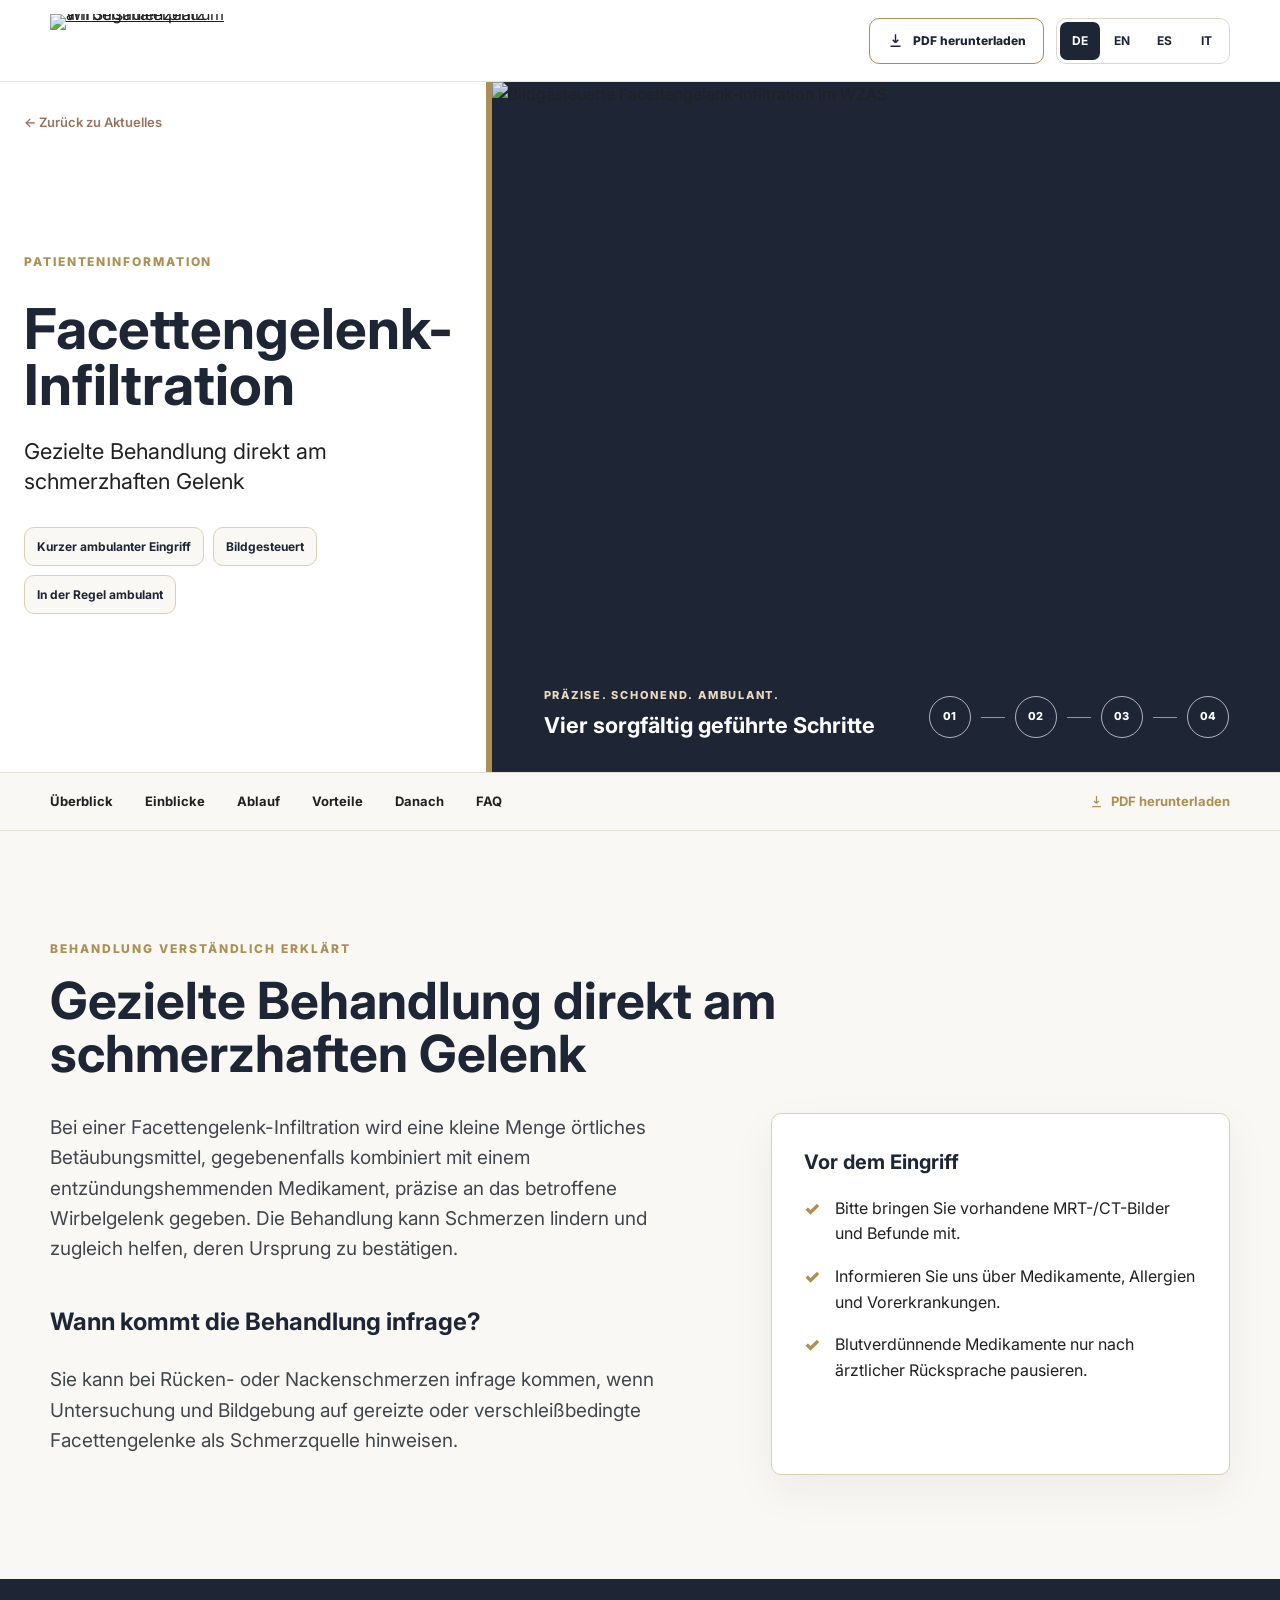
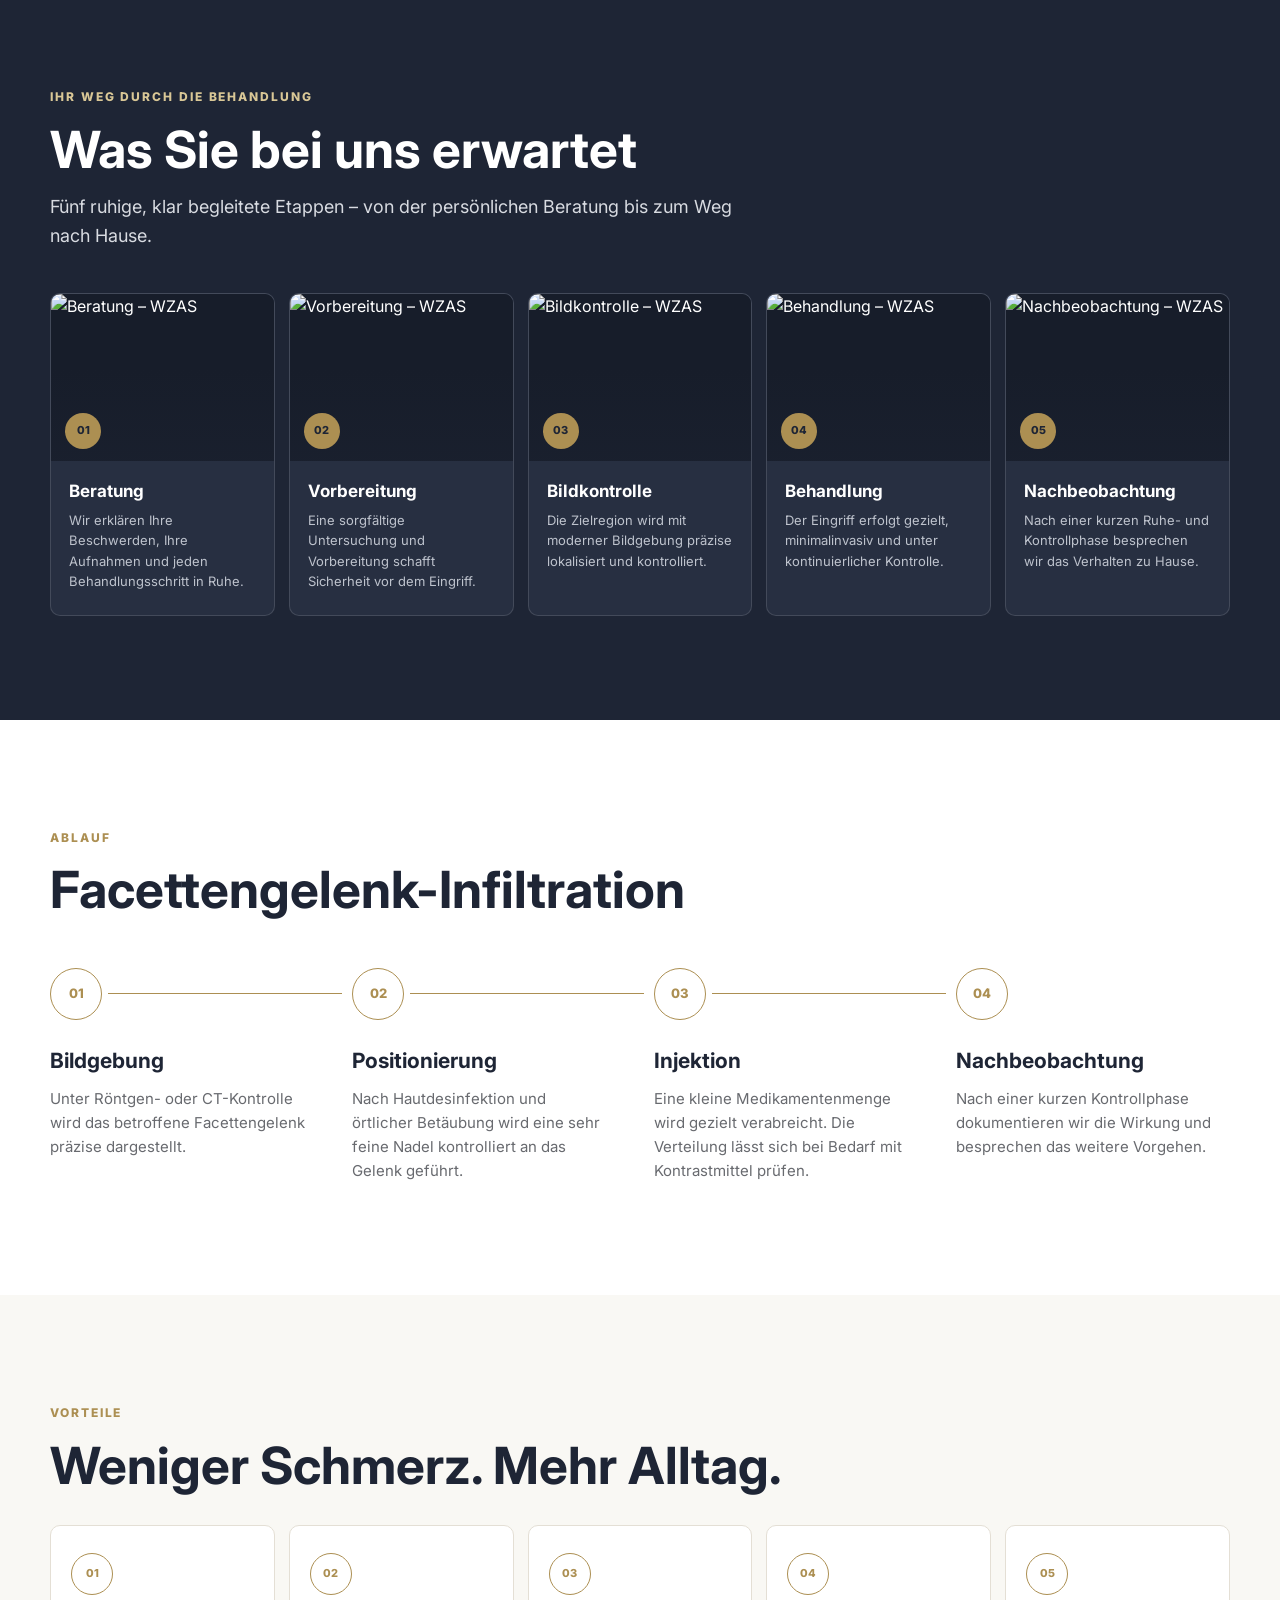
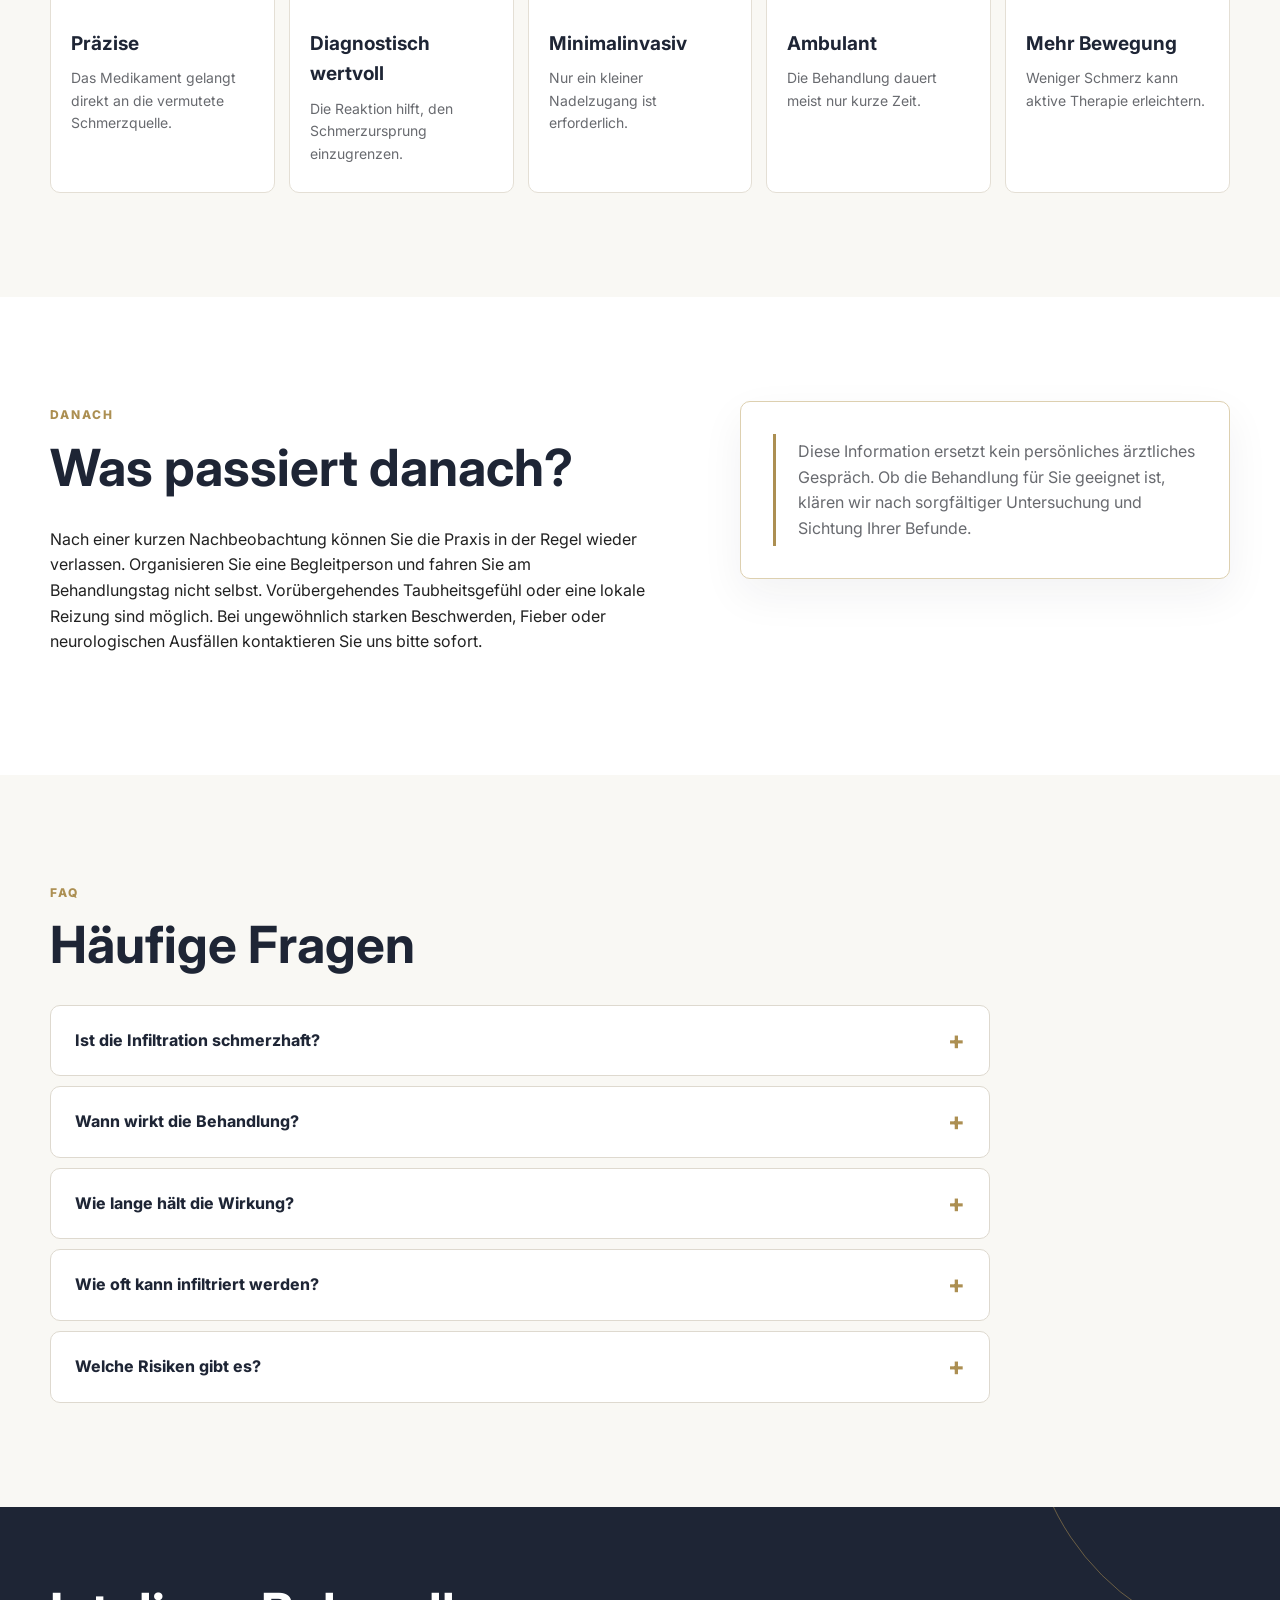
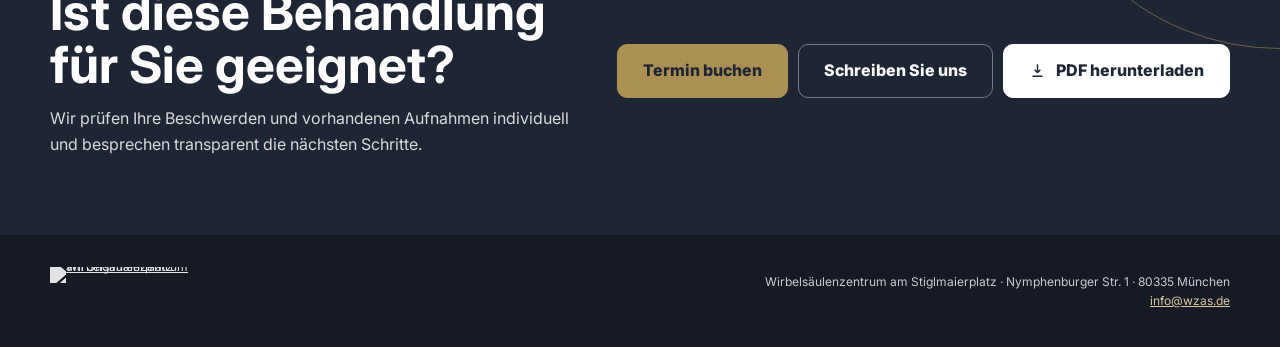
==== commit dc371a00: "Changes Co-authored-by: yuribethmolina-cmd <274023216+yuribethmolina-cmd@users.noreply.github.com>" ====
--- a/public/facettengelenk-infiltration.html
+++ b/public/facettengelenk-infiltration.html
@@ -2,7 +2,7 @@
 :root{--navy:#1E2535;--gold:#AC8F52;--warm:#F9F8F4;--rose:#97745B;--ink:#212121;--muted:#686A6F;--line:#DDD0B0;--white:#fff;--r:10px}
 *{box-sizing:border-box}html{scroll-behavior:smooth}body{margin:0;background:var(--warm);color:var(--ink);font-family:Inter,Arial,sans-serif;line-height:1.6}a{color:inherit}.wrap{width:min(1180px,calc(100% - 48px));margin:auto}.top{height:82px;background:rgba(255,255,255,.97);border-bottom:1px solid #ebe7dd;display:flex;align-items:center;position:relative;z-index:10}.top .wrap{display:flex;align-items:center;justify-content:space-between;gap:24px}.brand{display:block;line-height:0}.brand img{display:block;width:180px;height:54px;object-fit:contain;object-position:left center}.top-actions{display:flex;align-items:center;gap:12px}.langs{display:flex;border:1px solid #ddd7ca;border-radius:var(--r);padding:3px;gap:2px}.langs button{border:0;background:transparent;color:var(--navy);min-width:40px;height:38px;border-radius:7px;font:700 12px Inter;cursor:pointer}.langs button[aria-pressed=true]{background:var(--navy);color:var(--white)}.pdf-top{display:inline-flex;align-items:center;gap:9px;height:46px;padding:0 17px;border:1px solid var(--gold);border-radius:var(--r);color:var(--navy);text-decoration:none;font-size:12px;font-weight:800}.pdf-top svg,.button svg{width:17px;height:17px;flex:none}
 .hero{position:relative;background:var(--white);overflow:hidden}.hero-grid{min-height:690px;display:grid;grid-template-columns:minmax(400px,.76fr) minmax(620px,1.24fr);position:relative}.hero-copy{padding:70px 54px 70px max(24px,calc((100vw - 1280px)/2));display:flex;flex-direction:column;justify-content:center;position:relative;z-index:2}.back{position:absolute;top:30px;color:var(--rose);text-decoration:none;font-size:13px;font-weight:600}.eyebrow,.kicker{color:var(--gold);text-transform:uppercase;font-size:12px;font-weight:800;letter-spacing:.16em}.hero h1{font-size:clamp(45px,4.4vw,68px);line-height:1;letter-spacing:0;margin:18px 0 22px;max-width:680px;overflow-wrap:normal;word-break:normal;hyphens:auto;color:var(--navy)}.lead{font-size:clamp(19px,1.7vw,24px);line-height:1.4;color:var(--ink);max-width:610px;margin:0}.facts{display:flex;flex-wrap:wrap;gap:9px;margin-top:30px}.fact{font-size:12px;border:1px solid var(--line);background:var(--warm);padding:9px 12px;border-radius:var(--r);color:var(--navy);font-weight:700}.hero-media{min-height:690px;position:relative;overflow:hidden;background:var(--navy);border-left:6px solid var(--gold)}.hero-media:after{content:'';position:absolute;inset:0;background:linear-gradient(90deg,rgba(30,37,53,.12),transparent 18%),linear-gradient(0deg,rgba(30,37,53,.72) 0%,transparent 33%);pointer-events:none}.hero-media img{width:100%;height:100%;object-fit:cover;object-position:center;transition:transform .8s ease}.hero:hover .hero-media img{transform:scale(1.018)}.hero-caption{position:absolute;z-index:2;left:clamp(24px,4vw,56px);right:clamp(24px,4vw,56px);bottom:34px;color:var(--white);display:flex;align-items:flex-end;justify-content:space-between;gap:24px}.hero-caption strong{display:block;font-size:clamp(18px,1.7vw,25px);line-height:1.15;max-width:420px}.hero-caption span{display:block;color:#E8DBC1;font-size:11px;font-weight:800;text-transform:uppercase;letter-spacing:.16em;margin-bottom:8px}.procedure-markers{display:flex;align-items:center;gap:10px;flex:none}.procedure-markers i{display:grid;place-items:center;width:42px;height:42px;border:1px solid rgba(255,255,255,.65);border-radius:50%;font-style:normal;font-size:11px;font-weight:800}.procedure-markers b{width:24px;border-top:1px solid rgba(255,255,255,.52)}
-.journey-section{background:var(--navy);color:var(--white);overflow:hidden}.journey-section .kicker{color:#D9C796}.journey-section h2{color:var(--white);margin-bottom:18px}.journey-lead{color:#D8DBE1;font-size:18px;max-width:720px;margin:0 0 42px}.journey-grid{display:grid;grid-template-columns:repeat(5,minmax(0,1fr));gap:14px}.journey-card{min-width:0;background:#272F41;border:1px solid rgba(255,255,255,.13);border-radius:var(--r);overflow:hidden}.journey-image{position:relative;aspect-ratio:4/3;overflow:hidden;background:#171D2A}.journey-image:after{content:'';position:absolute;inset:0;background:linear-gradient(0deg,rgba(30,37,53,.32),transparent 55%)}.journey-image img{display:block;width:100%;height:100%;object-fit:cover;transition:transform .5s ease}.journey-card:hover img{transform:scale(1.035)}.journey-card:nth-child(1) img{object-position:56% center}.journey-card:nth-child(2) img{object-position:center}.journey-card:nth-child(3) img{object-position:42% center}.journey-card:nth-child(4) img{object-position:center}.journey-card:nth-child(5) img{object-position:48% center}.journey-number{position:absolute;left:14px;bottom:12px;z-index:1;width:36px;height:36px;border-radius:50%;display:grid;place-items:center;background:var(--gold);color:var(--navy);font-size:11px;font-weight:800}.journey-copy{padding:20px 18px 24px}.journey-copy h3{font-size:17px;line-height:1.2;margin:0 0 9px;color:var(--white)}.journey-copy p{font-size:13px;line-height:1.55;color:#BEC3CD;margin:0}.swipe-hint{display:none;color:#D9C796;font-size:12px;font-weight:800;text-transform:uppercase;letter-spacing:.12em;margin:0 0 18px}.anchorbar{position:sticky;top:0;z-index:8;background:rgba(249,248,244,.96);border-block:1px solid #e4dfd5;backdrop-filter:blur(12px)}.anchorbar .wrap{display:flex;align-items:center;gap:32px;overflow:auto;scrollbar-width:none}.anchorbar a{white-space:nowrap;text-decoration:none;padding:18px 0 15px;font-size:13px;font-weight:700;border-bottom:3px solid transparent}.anchorbar a:hover{border-color:var(--gold)}.anchor-download{margin-left:auto!important;color:var(--gold)!important;display:flex;gap:7px;align-items:center}.anchor-download svg{width:15px}
+.journey-section{background:var(--navy);color:var(--white);overflow:hidden}.journey-section .kicker{color:#D9C796}.section.journey-section h2{color:var(--white);margin-bottom:18px}.journey-lead{color:#D8DBE1;font-size:18px;max-width:720px;margin:0 0 42px}.journey-grid{display:grid;grid-template-columns:repeat(5,minmax(0,1fr));gap:14px}.journey-card{min-width:0;background:#272F41;border:1px solid rgba(255,255,255,.13);border-radius:var(--r);overflow:hidden}.journey-image{position:relative;aspect-ratio:4/3;overflow:hidden;background:#171D2A}.journey-image:after{content:'';position:absolute;inset:0;background:linear-gradient(0deg,rgba(30,37,53,.32),transparent 55%)}.journey-image img{display:block;width:100%;height:100%;object-fit:cover;transition:transform .5s ease}.journey-card:hover img{transform:scale(1.035)}.journey-card:nth-child(1) img{object-position:56% center}.journey-card:nth-child(2) img{object-position:center}.journey-card:nth-child(3) img{object-position:42% center}.journey-card:nth-child(4) img{object-position:center}.journey-card:nth-child(5) img{object-position:48% center}.journey-number{position:absolute;left:14px;bottom:12px;z-index:1;width:36px;height:36px;border-radius:50%;display:grid;place-items:center;background:var(--gold);color:var(--navy);font-size:11px;font-weight:800}.journey-copy{padding:20px 18px 24px}.journey-copy h3{font-size:17px;line-height:1.2;margin:0 0 9px;color:var(--white)}.journey-copy p{font-size:13px;line-height:1.55;color:#BEC3CD;margin:0}.swipe-hint{display:none;color:#D9C796;font-size:12px;font-weight:800;text-transform:uppercase;letter-spacing:.12em;margin:0 0 18px}.anchorbar{position:sticky;top:0;z-index:8;background:rgba(249,248,244,.96);border-block:1px solid #e4dfd5;backdrop-filter:blur(12px)}.anchorbar .wrap{display:flex;align-items:center;gap:32px;overflow:auto;scrollbar-width:none}.anchorbar a{white-space:nowrap;text-decoration:none;padding:18px 0 15px;font-size:13px;font-weight:700;border-bottom:3px solid transparent}.anchorbar a:hover{border-color:var(--gold)}.anchor-download{margin-left:auto!important;color:var(--gold)!important;display:flex;gap:7px;align-items:center}.anchor-download svg{width:15px}
 .section{padding:104px 0;scroll-margin-top:68px}.section.alt{background:var(--white)}.section h2{font-size:clamp(36px,4vw,58px);line-height:1.02;letter-spacing:0;margin:14px 0 34px;color:var(--navy);max-width:900px}.intro-grid{display:grid;grid-template-columns:1.15fr .85fr;gap:100px}.intro-grid p{font-size:19px;color:#41454c;margin-top:0}.intro-grid h3{font-size:24px;color:var(--navy);margin-top:38px}.panel{background:var(--white);border:1px solid var(--line);border-radius:var(--r);padding:32px;box-shadow:0 16px 44px rgba(30,37,53,.06)}.panel h3{margin:0 0 18px;font-size:20px}.clean-list{margin:0;padding:0;list-style:none;display:grid;gap:17px}.clean-list li{position:relative;padding-left:31px}.clean-list li:before{content:'✓';position:absolute;left:0;top:-1px;color:var(--gold);font-weight:900;font-size:18px}.steps{display:grid;grid-template-columns:repeat(4,1fr);gap:28px;margin-top:52px;counter-reset:step}.step{position:relative;padding:76px 18px 8px 0}.step:not(:last-child):after{content:'';position:absolute;top:25px;left:58px;right:-18px;border-top:1px solid var(--gold)}.num{position:absolute;top:0;left:0;width:52px;height:52px;border:1px solid var(--gold);border-radius:50%;display:grid;place-items:center;font-size:13px;font-weight:800;color:var(--gold);background:var(--white);z-index:1}.step h3{font-size:21px;color:var(--navy);margin:0 0 10px}.step p{color:var(--muted);font-size:15px;margin:0}.benefit-grid{display:grid;grid-template-columns:repeat(5,1fr);gap:14px}.benefit{background:var(--white);border:1px solid #e4dfd5;border-radius:var(--r);padding:27px 20px;min-height:224px;transition:transform .3s ease,box-shadow .3s ease}.benefit:hover{transform:translateY(-4px);box-shadow:0 18px 38px rgba(30,37,53,.08)}.benefit span{display:grid;place-items:center;width:42px;height:42px;border:1px solid var(--gold);border-radius:50%;color:var(--gold);font-size:11px;font-weight:800;margin-bottom:34px}.benefit h3{font-size:19px;color:var(--navy);margin:0 0 8px}.benefit p{font-size:14px;color:var(--muted);margin:0}.after-grid{display:grid;grid-template-columns:1.1fr .9fr;gap:90px;align-items:start}.note{border-left:3px solid var(--gold);padding:5px 0 5px 22px;color:var(--muted);margin:0}.faqs{display:grid;gap:10px;max-width:940px}.faqs details{background:var(--white);border:1px solid #ded9cf;border-radius:var(--r);padding:0 24px}.faqs summary{cursor:pointer;font-weight:750;padding:22px 40px 22px 0;list-style:none;position:relative;color:var(--navy)}.faqs summary:after{content:'+';position:absolute;right:0;color:var(--gold);font-size:25px;top:14px}.faqs details[open] summary:after{content:'−'}.faqs details p{margin:0;padding:0 40px 22px 0;color:var(--muted)}.cta{background:var(--navy);color:var(--white);padding:78px 0;position:relative;overflow:hidden}.cta:after{content:'';position:absolute;width:500px;height:500px;border:1px solid rgba(172,143,82,.55);border-radius:50%;right:-250px;top:-360px}.cta .wrap{display:flex;justify-content:space-between;align-items:center;gap:44px;position:relative;z-index:1}.cta h2{font-size:clamp(34px,4vw,52px);line-height:1.04;margin:0 0 15px;max-width:720px}.cta p{color:#d9dadd;margin:0;max-width:680px}.actions{display:flex;gap:10px;flex-shrink:0;flex-wrap:wrap}.button{display:inline-flex;align-items:center;justify-content:center;gap:10px;min-height:54px;padding:0 25px;border-radius:var(--r);text-decoration:none;font-weight:800;background:var(--gold);color:var(--navy);border:1px solid var(--gold)}.button.secondary{background:transparent;color:var(--white);border-color:#747b88}.button.pdf{background:var(--white);border-color:var(--white);color:var(--navy)}.footer{background:#151A25;color:#c8cbd1;padding:32px 0;font-size:12px}.footer .wrap{display:flex;align-items:center;justify-content:space-between;gap:20px}.footer img{width:150px;height:48px;object-fit:contain;filter:brightness(0) invert(1);opacity:.88}.footer-copy{text-align:right}.footer a{color:#dac99f}
 @media(max-width:1000px){.journey-grid{grid-template-columns:repeat(5,260px);overflow-x:auto;scroll-snap-type:x mandatory;scrollbar-width:none;padding-bottom:12px}.journey-grid::-webkit-scrollbar{display:none}.journey-card{scroll-snap-align:start}.swipe-hint{display:block}.hero-grid{grid-template-columns:1fr}.hero-copy{padding:54px 34px 48px;order:2}.hero-media{min-height:520px;order:1;border-left:0;border-bottom:5px solid var(--gold)}.hero-media:after{background:linear-gradient(0deg,rgba(30,37,53,.76) 0%,transparent 40%)}.intro-grid,.after-grid{grid-template-columns:1fr;gap:36px}.steps{grid-template-columns:1fr 1fr}.step:nth-child(2):after{display:none}.benefit-grid{grid-template-columns:repeat(2,1fr)}.benefit:last-child{grid-column:1/-1}.cta .wrap{align-items:flex-start;flex-direction:column}.pdf-top span{display:none}}
 @media(max-width:620px){.journey-section .wrap{width:100%}.journey-section .kicker,.journey-section h2,.journey-lead,.swipe-hint{margin-left:16px;margin-right:16px}.journey-section h2{font-size:36px}.journey-lead{font-size:16px;margin-bottom:26px}.journey-grid{grid-template-columns:repeat(5,82vw);gap:12px;padding:0 16px 10px;scroll-padding-left:16px}.journey-copy{padding:18px 17px 22px}.journey-copy h3{font-size:18px}.journey-copy p{font-size:14px}.wrap{width:min(100% - 32px,1180px)}.top{height:70px}.brand img{width:128px;height:44px}.top-actions{gap:7px}.langs button{min-width:34px;height:36px}.pdf-top{height:43px;padding:0 12px}.hero-grid{min-height:0}.hero-copy{padding:58px 16px 38px}.back{top:20px}.eyebrow{margin-top:16px}.hero h1{font-size:clamp(36px,10.8vw,46px);line-height:1.02;margin-top:14px}.lead{font-size:18px}.facts{margin-top:24px}.hero-media{height:390px;min-height:390px}.hero-media img{object-position:40% center}.hero-media.thermo img{object-position:57% center}.hero-caption{left:20px;right:20px;bottom:20px;align-items:flex-end}.hero-caption strong{font-size:19px;max-width:230px}.procedure-markers{gap:6px}.procedure-markers i{width:31px;height:31px;font-size:9px}.procedure-markers b{display:none}.anchorbar .wrap{gap:23px}.anchorbar a{padding-block:16px 13px}.anchor-download{display:none}.section{padding:68px 0}.section h2{font-size:36px}.intro-grid p{font-size:17px}.panel{padding:24px}.steps,.benefit-grid{grid-template-columns:1fr}.step{display:grid;grid-template-columns:52px 1fr;column-gap:15px;padding:0 0 24px}.step:not(:last-child):after{display:none}.num{position:relative;grid-row:1/3}.step h3,.step p{grid-column:2}.benefit,.benefit:last-child{grid-column:auto;min-height:0}.benefit span{margin-bottom:18px}.actions{width:100%;flex-direction:column}.button{width:100%}.footer .wrap{flex-direction:column;align-items:flex-start}.footer-copy{text-align:left}.cta{padding:62px 0}}
